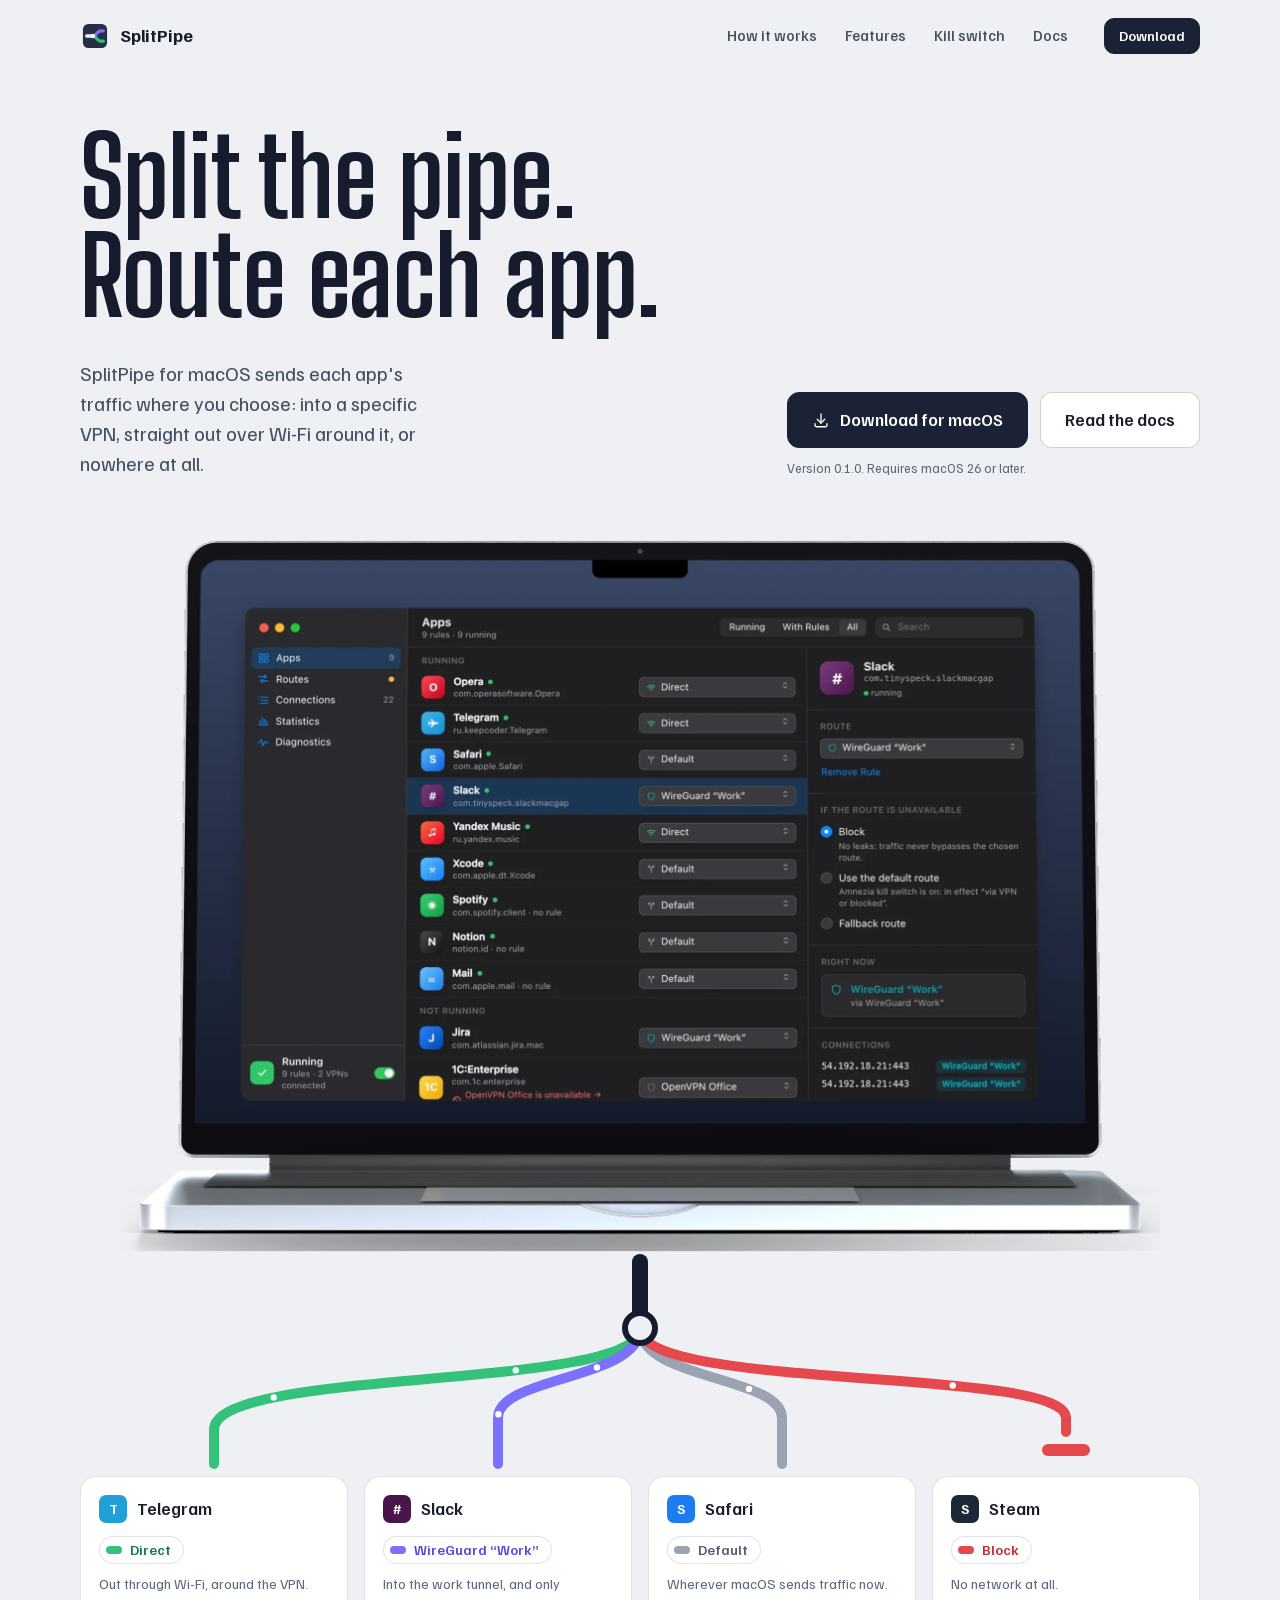
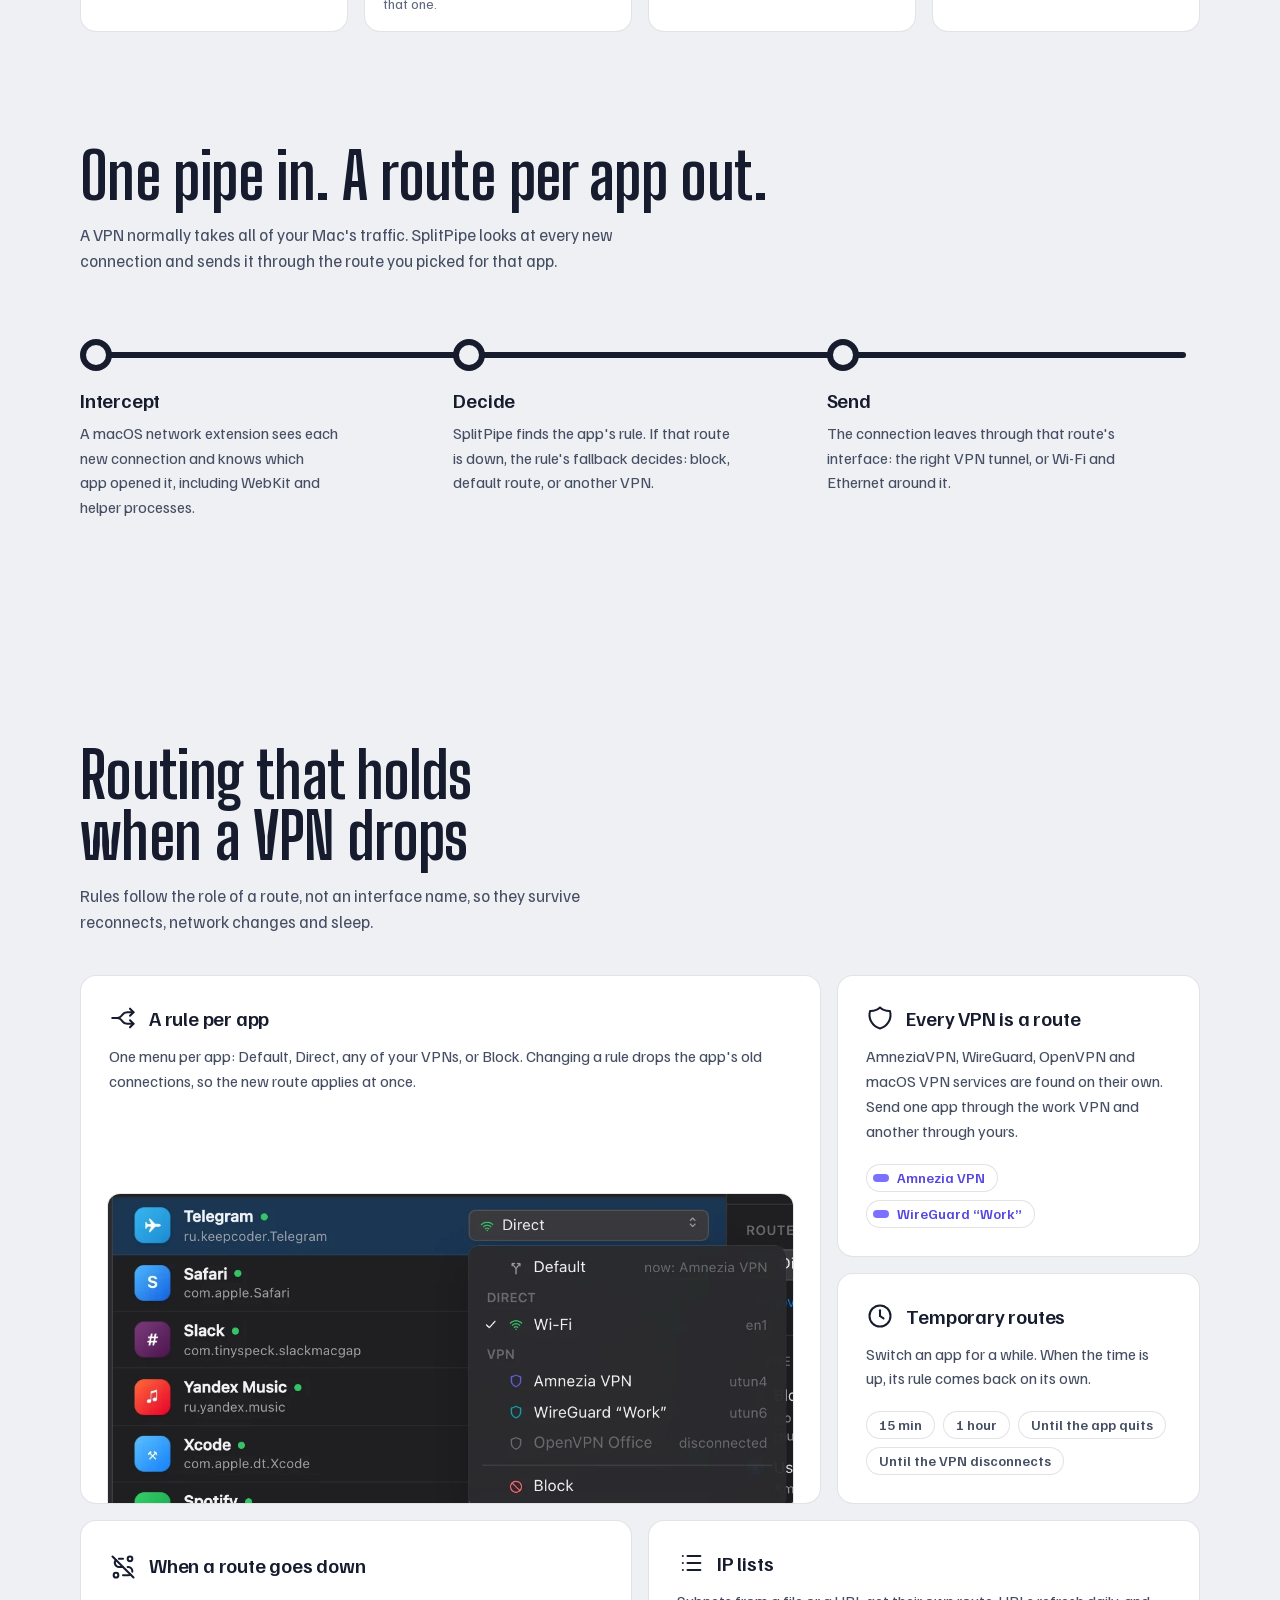
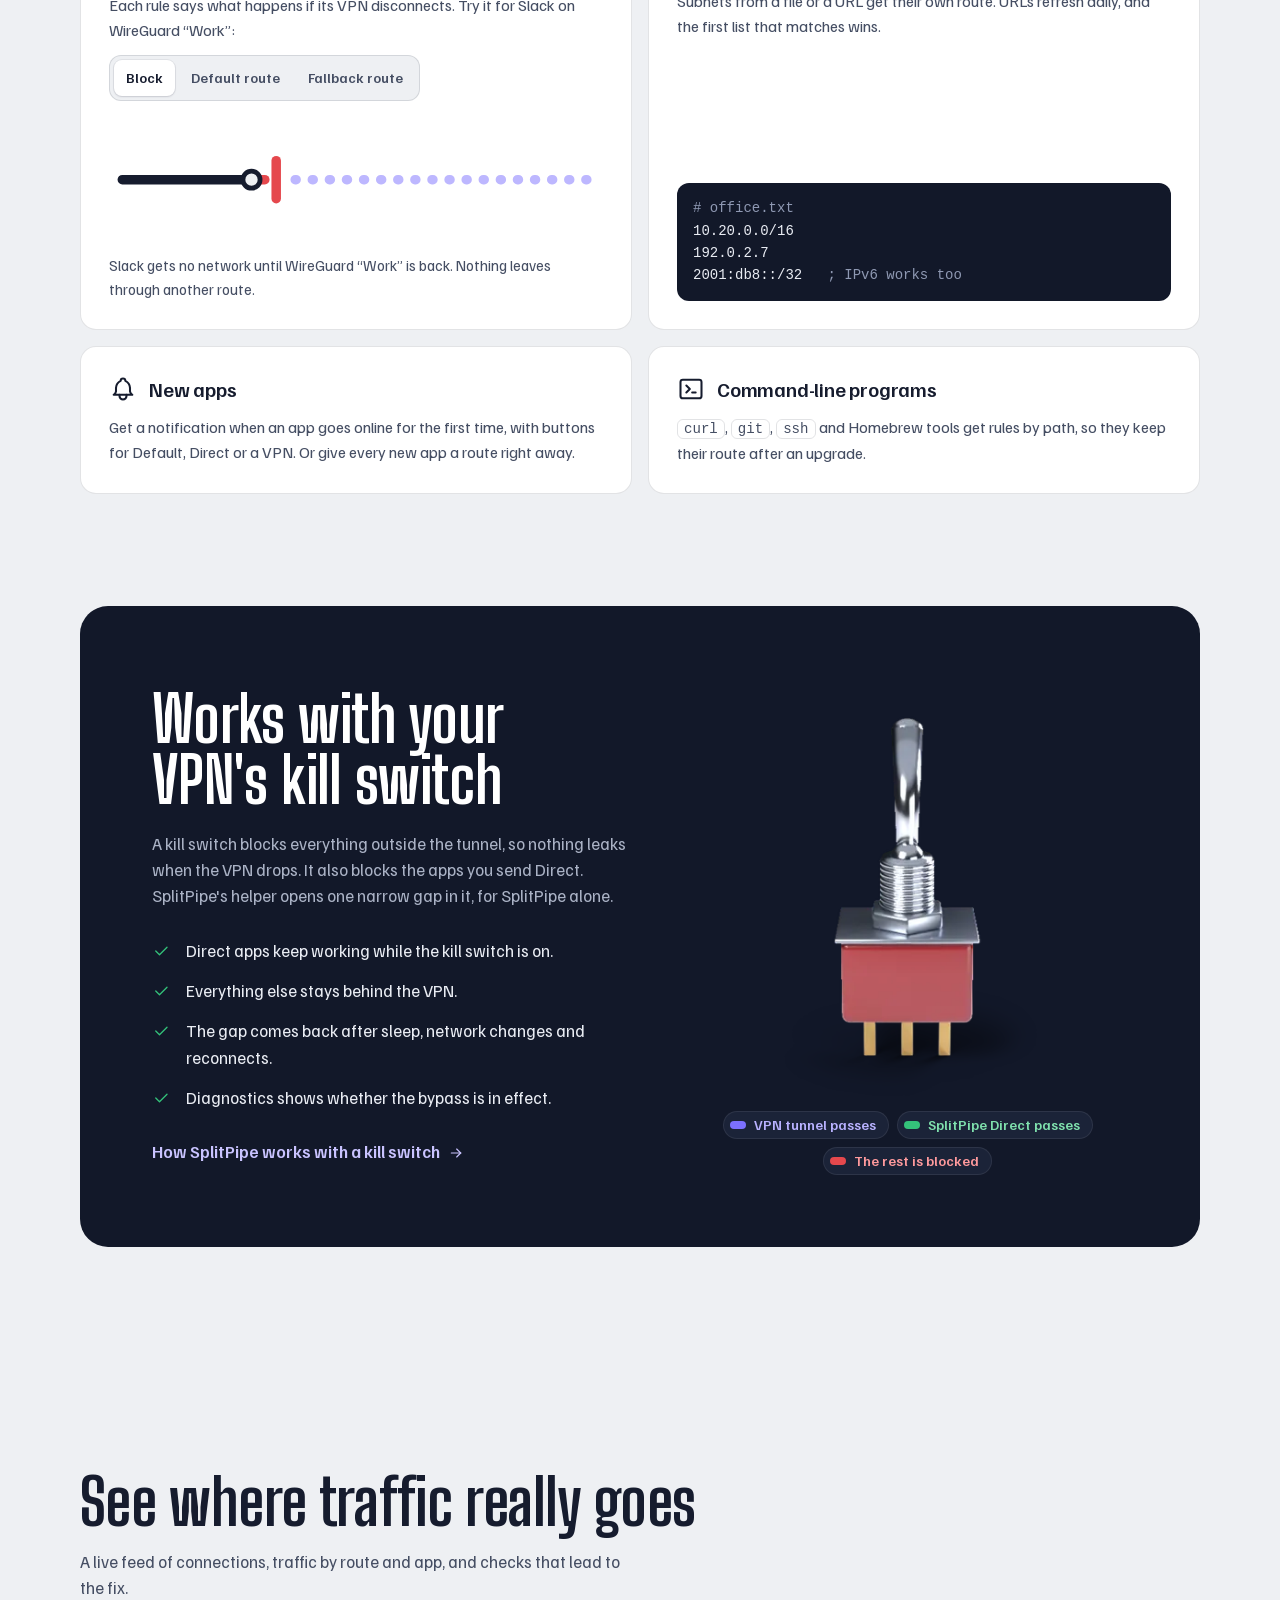
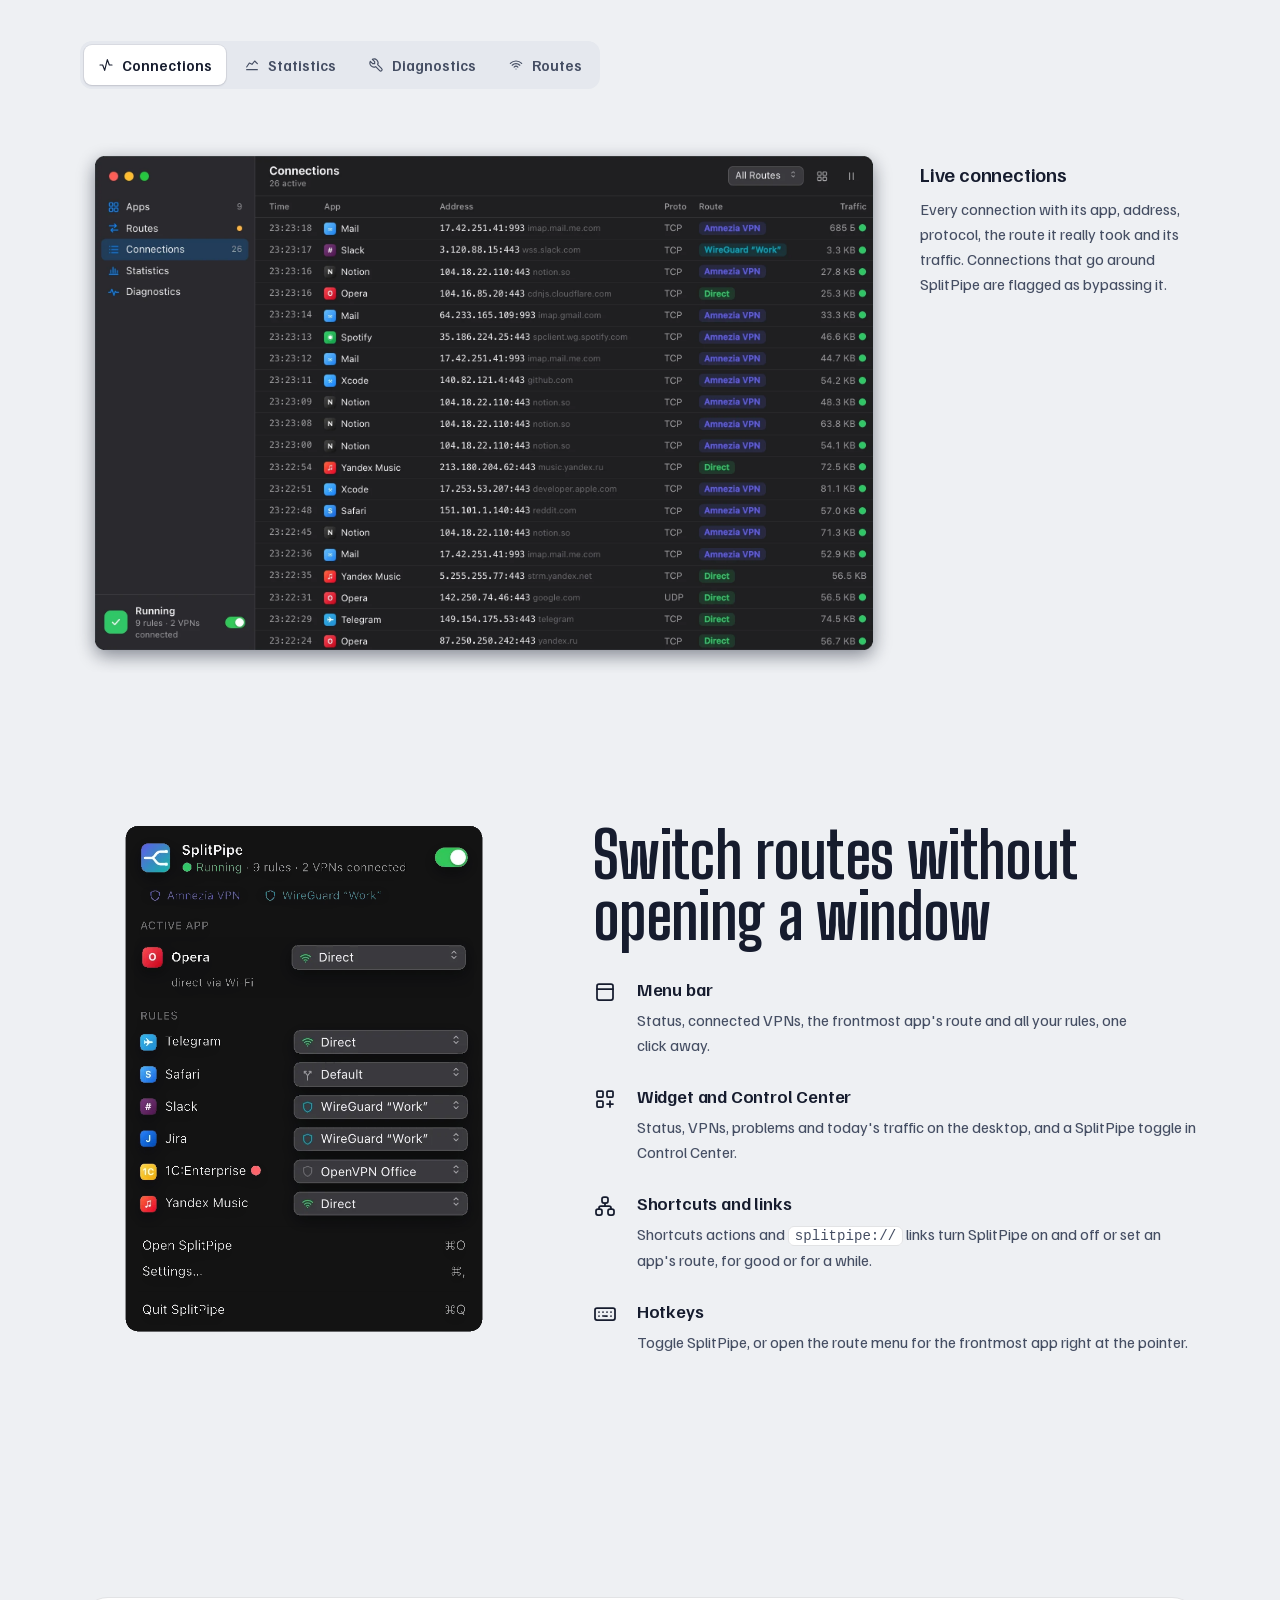
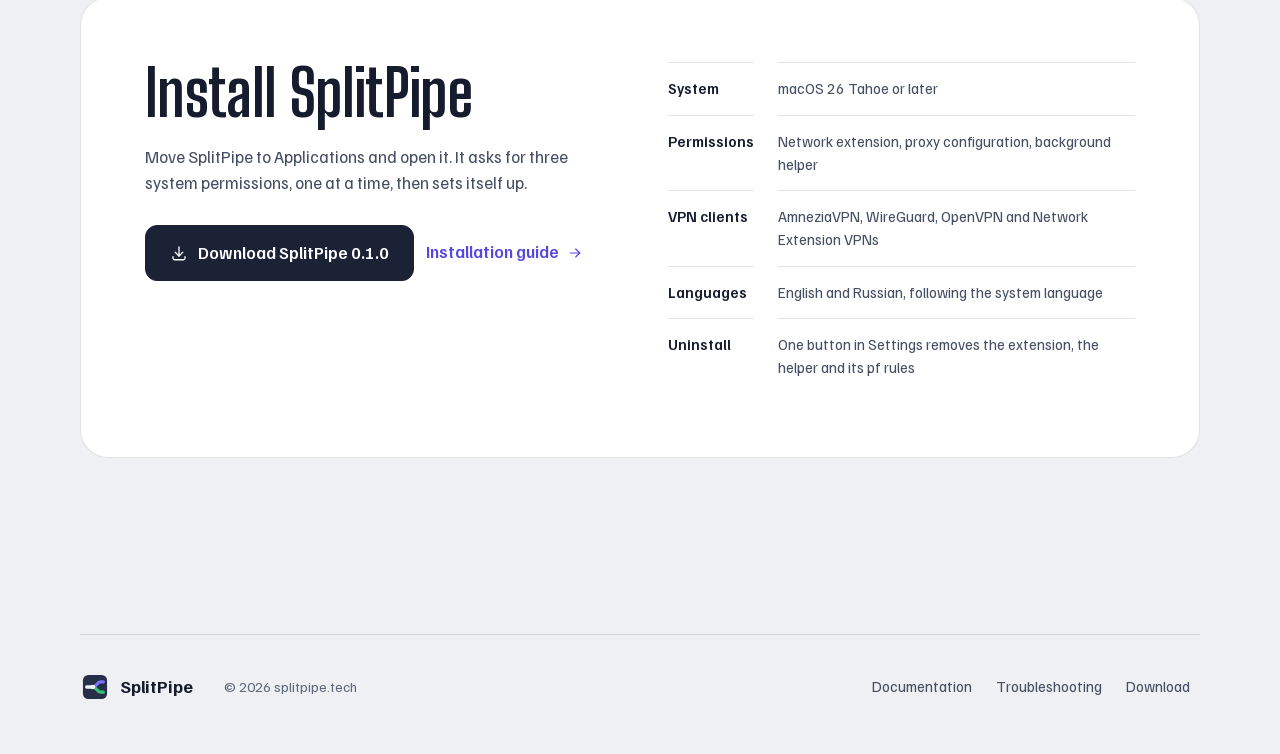
==== site/index.html @ aa74857c "Add splitpipe.tech site with own Blender renders - Replace Craftwork assets with OFL fonts, Tabler i" ====
<!doctype html>
<html lang="en">
<head>
<meta charset="utf-8">
<meta name="viewport" content="width=device-width, initial-scale=1">
<title>SplitPipe: a route for every app on your Mac</title>
<meta name="description" content="SplitPipe for macOS sends each app's traffic where you choose: into a specific VPN, straight out over Wi-Fi around it, or nowhere at all. Works with your VPN's kill switch.">
<meta name="theme-color" content="#eef0f3">
<link rel="canonical" href="https://splitpipe.tech/">
<link rel="icon" href="assets/icon.svg" type="image/svg+xml">
<link rel="apple-touch-icon" href="assets/apple-touch-icon.png">
<link rel="preload" href="assets/fonts/BigShouldersDisplay-latin.woff2" as="font" type="font/woff2" crossorigin>
<link rel="preload" href="assets/fonts/FamiljenGrotesk-latin.woff2" as="font" type="font/woff2" crossorigin>
<link rel="stylesheet" href="assets/site.css?v=2">
</head>
<body>
<a class="skip" href="#main">Skip to content</a>

<header class="top">
  <div class="wrap">
    <a class="brand" href="./" aria-label="SplitPipe home"><img src="assets/icon.svg" alt="" width="30" height="30"><span>SplitPipe</span></a>
    <nav class="nav" aria-label="Main">
      <a href="#how">How it works</a>
      <a href="#features">Features</a>
      <a href="#kill-switch">Kill switch</a>
      <a href="docs.html">Docs</a>
    </nav>
    <a class="btn sm primary dl" href="#install">Download</a>
  </div>
</header>

<main id="main">
  <section class="hero" aria-labelledby="hero-h">
    <div class="wrap">
      <h1 class="display" id="hero-h">Split the pipe.<br> Route each app.</h1>
      <div class="hero-row">
        <p class="lead">SplitPipe for macOS sends each app's traffic where you choose: into a specific VPN, straight out over Wi-Fi around it, or nowhere at all.</p>
        <div class="dl-card">
          <div class="btn-row">
            <a class="btn lg primary" href="download/SplitPipe-0.1.0.dmg"><svg class="icon" aria-hidden="true"><use href="assets/icons/sprite.svg#i-download"/></svg>Download for macOS</a>
            <a class="btn lg" href="docs.html">Read the docs</a>
          </div>
          <span class="meta">Version 0.1.0. Requires macOS 26 or later.</span>
        </div>
      </div>
      <div class="hero-device">
        <img src="assets/mockup/hero-laptop.webp" width="2092" height="1493" fetchpriority="high" alt="SplitPipe's Apps window on a laptop: Opera, Telegram and Yandex Music go Direct, Slack and Jira go through WireGuard “Work”, Safari, Xcode and Spotify use Default, and 1C:Enterprise waits for OpenVPN Office.">
      </div>
    </div>

    <div class="pipes">
      <div class="wrap">
        <svg class="wide" viewBox="0 0 1120 200" aria-hidden="true" data-pipes>
          <path id="p-direct" class="pipe direct" stroke-width="10" d="M560 60 C560 124 134 98 134 162 V196"/>
          <path id="p-vpn" class="pipe vpn" stroke-width="10" d="M560 60 C560 112 418 108 418 150 V196"/>
          <path id="p-default" class="pipe default" stroke-width="10" d="M560 60 C560 112 702 108 702 150 V196"/>
          <path id="p-block" class="pipe block" stroke-width="10" d="M560 60 C560 124 986 98 986 150 V164"/>
          <path class="pipe block" stroke-width="12" d="M968 182 H1004"/>
          <path class="pipe trunk" stroke-width="16" d="M560 -6 V60"/>
          <circle class="joint" cx="560" cy="60" r="15" stroke-width="6"/>
          <g class="packets">
            <circle class="packet" r="3.2"><animateMotion dur="2.6s" repeatCount="indefinite" begin="0s"><mpath href="#p-direct"/></animateMotion></circle>
            <circle class="packet" r="3.2"><animateMotion dur="2.6s" repeatCount="indefinite" begin="1.3s"><mpath href="#p-direct"/></animateMotion></circle>
            <circle class="packet" r="3.2"><animateMotion dur="2.1s" repeatCount="indefinite" begin="0.4s"><mpath href="#p-vpn"/></animateMotion></circle>
            <circle class="packet" r="3.2"><animateMotion dur="2.1s" repeatCount="indefinite" begin="1.45s"><mpath href="#p-vpn"/></animateMotion></circle>
            <circle class="packet" r="3.2"><animateMotion dur="2.1s" repeatCount="indefinite" begin="0.8s"><mpath href="#p-default"/></animateMotion></circle>
            <circle class="packet" r="3.2"><animateMotion dur="2.6s" repeatCount="indefinite" begin="0.2s"><mpath href="#p-block"/></animateMotion></circle>
          </g>
        </svg>
        <ul class="stations" role="list" aria-label="Example routes">
          <li class="station" style="--c: var(--direct)">
            <div class="app"><span class="glyph" style="background:#229ed9" aria-hidden="true">T</span>Telegram</div>
            <span class="chip direct">Direct</span>
            <p>Out through Wi-Fi, around the VPN.</p>
          </li>
          <li class="station" style="--c: var(--vpn)">
            <div class="app"><span class="glyph" style="background:#4a154b" aria-hidden="true">#</span>Slack</div>
            <span class="chip vpn">WireGuard “Work”</span>
            <p>Into the work tunnel, and only that one.</p>
          </li>
          <li class="station" style="--c: var(--default)">
            <div class="app"><span class="glyph" style="background:#1d7cf2" aria-hidden="true">S</span>Safari</div>
            <span class="chip">Default</span>
            <p>Wherever macOS sends traffic now.</p>
          </li>
          <li class="station" style="--c: var(--block)">
            <div class="app"><span class="glyph" style="background:#1b2838" aria-hidden="true">S</span>Steam</div>
            <span class="chip block">Block</span>
            <p>No network at all.</p>
          </li>
        </ul>
      </div>
    </div>
  </section>

  <section class="section tight" id="how" aria-labelledby="how-h">
    <div class="wrap">
      <div class="section-head reveal">
        <h2 class="display" id="how-h">One pipe in. A route per app out.</h2>
        <p class="sub">A VPN normally takes all of your Mac's traffic. SplitPipe looks at every new connection and sends it through the route you picked for that app.</p>
      </div>
      <ol class="steps reveal">
        <li>
          <h3>Intercept</h3>
          <p>A macOS network extension sees each new connection and knows which app opened it, including WebKit and helper processes.</p>
        </li>
        <li>
          <h3>Decide</h3>
          <p>SplitPipe finds the app's rule. If that route is down, the rule's fallback decides: block, default route, or another VPN.</p>
        </li>
        <li>
          <h3>Send</h3>
          <p>The connection leaves through that route's interface: the right VPN tunnel, or Wi-Fi and Ethernet around it.</p>
        </li>
      </ol>
    </div>
  </section>

  <section class="section" id="features" aria-labelledby="features-h">
    <div class="wrap">
      <div class="section-head reveal">
        <h2 class="display" id="features-h">Routing that holds when a VPN drops</h2>
        <p class="sub">Rules follow the role of a route, not an interface name, so they survive reconnects, network changes and sleep.</p>
      </div>
      <div class="bento">
        <article class="cell shot c-4 r-2">
          <h3><svg class="icon lg" aria-hidden="true"><use href="assets/icons/sprite.svg#i-route"/></svg>A rule per app</h3>
          <p>One menu per app: Default, Direct, any of your VPNs, or Block. Changing a rule drops the app's old connections, so the new route applies at once.</p>
          <figure>
            <img src="assets/shots/menu-crop.webp" width="1140" height="514" loading="lazy" alt="The route menu for Telegram: Default, Direct over Wi-Fi on en1, Amnezia VPN on utun4, WireGuard “Work” on utun6, OpenVPN Office shown as disconnected, and Block.">
          </figure>
        </article>
        <article class="cell c-2">
          <h3><svg class="icon lg" aria-hidden="true"><use href="assets/icons/sprite.svg#i-shield"/></svg>Every VPN is a route</h3>
          <p>AmneziaVPN, WireGuard, OpenVPN and macOS VPN services are found on their own. Send one app through the work VPN and another through yours.</p>
          <div class="chips"><span class="chip vpn">Amnezia VPN</span><span class="chip vpn">WireGuard “Work”</span></div>
        </article>
        <article class="cell c-2">
          <h3><svg class="icon lg" aria-hidden="true"><use href="assets/icons/sprite.svg#i-timer"/></svg>Temporary routes</h3>
          <p>Switch an app for a while. When the time is up, its rule comes back on its own.</p>
          <div class="chips"><span class="chip plain">15 min</span><span class="chip plain">1 hour</span><span class="chip plain">Until the app quits</span><span class="chip plain">Until the VPN disconnects</span></div>
        </article>
        <article class="cell c-3 outage" data-outage>
          <h3><svg class="icon lg" aria-hidden="true"><use href="assets/icons/sprite.svg#i-fallback"/></svg>When a route goes down</h3>
          <p>Each rule says what happens if its VPN disconnects. Try it for Slack on WireGuard “Work”:</p>
          <div class="seg" role="group" aria-label="If the route is unavailable">
            <button type="button" aria-pressed="true" data-mode="block">Block</button>
            <button type="button" aria-pressed="false" data-mode="default">Default route</button>
            <button type="button" aria-pressed="false" data-mode="fallback">Fallback route</button>
          </div>
          <svg viewBox="0 0 520 132" aria-hidden="true">
            <path class="pipe trunk" stroke-width="10" d="M14 66 H150"/>
            <path class="pipe vpn" stroke-width="10" stroke-dasharray="1 17" opacity="0.5" d="M196 66 H506"/>
            <g class="lane" data-lane="block"><path class="pipe block" stroke-width="10" d="M150 66 H164"/><path class="pipe block" stroke-width="10" d="M176 46 V86"/></g>
            <g class="lane off" data-lane="default"><path class="pipe default" stroke-width="10" d="M150 66 C178 66 172 112 210 112 H506"/></g>
            <g class="lane off" data-lane="fallback"><path class="pipe vpn" stroke-width="10" d="M150 66 C178 66 172 20 210 20 H506"/></g>
            <circle class="joint" cx="150" cy="66" r="9" stroke-width="5"/>
          </svg>
          <p class="result" aria-live="polite" data-result>Slack gets no network until WireGuard “Work” is back. Nothing leaves through another route.</p>
        </article>
        <article class="cell c-3">
          <h3><svg class="icon lg" aria-hidden="true"><use href="assets/icons/sprite.svg#i-list"/></svg>IP lists</h3>
          <p>Subnets from a file or a URL get their own route. URLs refresh daily, and the first list that matches wins.</p>
          <pre class="snippet"><span class="c"># office.txt</span>
10.20.0.0/16
192.0.2.7
2001:db8::/32   <span class="c">; IPv6 works too</span></pre>
        </article>
        <article class="cell c-3">
          <h3><svg class="icon lg" aria-hidden="true"><use href="assets/icons/sprite.svg#i-bell"/></svg>New apps</h3>
          <p>Get a notification when an app goes online for the first time, with buttons for Default, Direct or a VPN. Or give every new app a route right away.</p>
        </article>
        <article class="cell c-3">
          <h3><svg class="icon lg" aria-hidden="true"><use href="assets/icons/sprite.svg#i-code"/></svg>Command-line programs</h3>
          <p><code>curl</code>, <code>git</code>, <code>ssh</code> and Homebrew tools get rules by path, so they keep their route after an upgrade.</p>
        </article>
      </div>
    </div>
  </section>

  <section class="section tight" id="kill-switch" aria-labelledby="ks-h">
    <div class="wrap">
      <div class="band reveal">
        <div>
          <h2 class="display" id="ks-h">Works with your VPN's kill switch</h2>
          <p class="sub">A kill switch blocks everything outside the tunnel, so nothing leaks when the VPN drops. It also blocks the apps you send Direct. SplitPipe's helper opens one narrow gap in it, for SplitPipe alone.</p>
          <ul class="checks">
            <li><svg class="icon" aria-hidden="true"><use href="assets/icons/sprite.svg#i-check"/></svg>Direct apps keep working while the kill switch is on.</li>
            <li><svg class="icon" aria-hidden="true"><use href="assets/icons/sprite.svg#i-check"/></svg>Everything else stays behind the VPN.</li>
            <li><svg class="icon" aria-hidden="true"><use href="assets/icons/sprite.svg#i-check"/></svg>The gap comes back after sleep, network changes and reconnects.</li>
            <li><svg class="icon" aria-hidden="true"><use href="assets/icons/sprite.svg#i-check"/></svg>Diagnostics shows whether the bypass is in effect.</li>
          </ul>
          <p style="margin:28px 0 0"><a class="link-arrow" href="docs.html#kill-switch">How SplitPipe works with a kill switch<svg class="icon" aria-hidden="true"><use href="assets/icons/sprite.svg#i-arrow"/></svg></a></p>
        </div>
        <div>
          <div class="toggle-stage" data-turntable="assets/3d/toggle-switch-sprite.webp" data-frames="21">
            <img src="assets/3d/toggle-switch.webp" width="440" height="440" loading="lazy" alt="A metal toggle switch, the kill switch.">
          </div>
          <div class="cap">
            <span class="chip vpn">VPN tunnel passes</span>
            <span class="chip direct">SplitPipe Direct passes</span>
            <span class="chip block">The rest is blocked</span>
          </div>
        </div>
      </div>
    </div>
  </section>

  <section class="section" id="visibility" aria-labelledby="vis-h">
    <div class="wrap">
      <div class="section-head reveal">
        <h2 class="display" id="vis-h">See where traffic really goes</h2>
        <p class="sub">A live feed of connections, traffic by route and app, and checks that lead to the fix.</p>
      </div>
      <div class="tabs" role="tablist" aria-label="App sections" data-tabs>
        <button type="button" role="tab" id="t-conns" aria-controls="v-conns" aria-selected="true"><svg class="icon" aria-hidden="true"><use href="assets/icons/sprite.svg#i-pulse"/></svg>Connections</button>
        <button type="button" role="tab" id="t-stats" aria-controls="v-stats" aria-selected="false" tabindex="-1"><svg class="icon" aria-hidden="true"><use href="assets/icons/sprite.svg#i-graph"/></svg>Statistics</button>
        <button type="button" role="tab" id="t-diag" aria-controls="v-diag" aria-selected="false" tabindex="-1"><svg class="icon" aria-hidden="true"><use href="assets/icons/sprite.svg#i-wrench"/></svg>Diagnostics</button>
        <button type="button" role="tab" id="t-routes" aria-controls="v-routes" aria-selected="false" tabindex="-1"><svg class="icon" aria-hidden="true"><use href="assets/icons/sprite.svg#i-signal"/></svg>Routes</button>
      </div>
      <div class="viewer">
        <div>
          <div class="panel" role="tabpanel" id="v-conns" aria-labelledby="t-conns">
            <figure><img src="assets/shots/conns.webp" width="2244" height="1504" loading="lazy" alt="The Connections feed: time, app, address and host, protocol, the route each connection took, and traffic."></figure>
          </div>
          <div class="panel" role="tabpanel" id="v-stats" aria-labelledby="t-stats" hidden>
            <figure><img src="assets/shots/stats.webp" width="2244" height="1504" loading="lazy" alt="Statistics: traffic totals, a chart by route, and lists of routes and apps."></figure>
          </div>
          <div class="panel" role="tabpanel" id="v-diag" aria-labelledby="t-diag" hidden>
            <figure><img src="assets/shots/diag.webp" width="2244" height="1504" loading="lazy" alt="Diagnostics: checks for the extension, the helper, each route, the kill switch and DNS, with Fix buttons."></figure>
          </div>
          <div class="panel" role="tabpanel" id="v-routes" aria-labelledby="t-routes" hidden>
            <figure><img src="assets/shots/routes.webp" width="2244" height="1504" loading="lazy" alt="Routes: Wi-Fi and each VPN with its interface, IP addresses and the apps that use it."></figure>
          </div>
        </div>
        <div class="caption" data-captions>
          <div data-for="v-conns"><h3>Live connections</h3><p>Every connection with its app, address, protocol, the route it really took and its traffic. Connections that go around SplitPipe are flagged as bypassing it.</p></div>
          <div data-for="v-stats" hidden><h3>Statistics</h3><p>Traffic by route and by app for the last hour, today, 7 or 30 days. The extension keeps 30 days of it.</p></div>
          <div data-for="v-diag" hidden><h3>Diagnostics</h3><p>Checks the extension, the helper, each route's external IP, the kill switch and DNS. Problems come with a Fix button.</p></div>
          <div data-for="v-routes" hidden><h3>Routes</h3><p>Every route SplitPipe found, with its interface, local and external IP, and the apps that use it. Test Connection checks TCP and UDP.</p></div>
        </div>
      </div>
    </div>
  </section>

  <section class="section tight" id="control" aria-labelledby="control-h">
    <div class="wrap split">
      <figure class="reveal">
        <img src="assets/shots/menubar.webp" width="848" height="1096" loading="lazy" alt="The SplitPipe menu in the menu bar: status, connected VPNs, the active app's route and the list of rules.">
      </figure>
      <div>
        <h2 class="display" id="control-h">Switch routes without opening a window</h2>
        <ul class="rows">
          <li><svg class="icon" aria-hidden="true"><use href="assets/icons/sprite.svg#i-menubar"/></svg><div><h3>Menu bar</h3><p>Status, connected VPNs, the frontmost app's route and all your rules, one click away.</p></div></li>
          <li><svg class="icon" aria-hidden="true"><use href="assets/icons/sprite.svg#i-widget"/></svg><div><h3>Widget and Control Center</h3><p>Status, VPNs, problems and today's traffic on the desktop, and a SplitPipe toggle in Control Center.</p></div></li>
          <li><svg class="icon" aria-hidden="true"><use href="assets/icons/sprite.svg#i-flow"/></svg><div><h3>Shortcuts and links</h3><p>Shortcuts actions and <code>splitpipe://</code> links turn SplitPipe on and off or set an app's route, for good or for a while.</p></div></li>
          <li><svg class="icon" aria-hidden="true"><use href="assets/icons/sprite.svg#i-keyboard"/></svg><div><h3>Hotkeys</h3><p>Toggle SplitPipe, or open the route menu for the frontmost app right at the pointer.</p></div></li>
        </ul>
      </div>
    </div>
  </section>

  <section class="section" id="install" aria-labelledby="install-h">
    <div class="wrap">
      <div class="install reveal">
        <div>
          <h2 class="display" id="install-h">Install SplitPipe</h2>
          <p class="sub">Move SplitPipe to Applications and open it. It asks for three system permissions, one at a time, then sets itself up.</p>
          <div class="btn-row">
            <a class="btn lg primary" href="download/SplitPipe-0.1.0.dmg"><svg class="icon" aria-hidden="true"><use href="assets/icons/sprite.svg#i-download"/></svg>Download SplitPipe 0.1.0</a>
            <a class="link-arrow" href="docs.html#install">Installation guide<svg class="icon" aria-hidden="true"><use href="assets/icons/sprite.svg#i-arrow"/></svg></a>
          </div>
        </div>
        <dl class="specs">
          <dt>System</dt><dd>macOS 26 Tahoe or later</dd>
          <dt>Permissions</dt><dd>Network extension, proxy configuration, background helper</dd>
          <dt>VPN clients</dt><dd>AmneziaVPN, WireGuard, OpenVPN and Network Extension VPNs</dd>
          <dt>Languages</dt><dd>English and Russian, following the system language</dd>
          <dt>Uninstall</dt><dd>One button in Settings removes the extension, the helper and its pf rules</dd>
        </dl>
      </div>
    </div>
  </section>
</main>

<footer class="foot">
  <div class="wrap">
    <a class="brand" href="./" aria-label="SplitPipe home"><img src="assets/icon.svg" alt="" width="30" height="30"><span>SplitPipe</span></a>
    <span class="copy">© 2026 splitpipe.tech</span>
    <nav aria-label="Footer">
      <a href="docs.html">Documentation</a>
      <a href="docs.html#troubleshooting">Troubleshooting</a>
      <a href="#install">Download</a>
    </nav>
  </div>
</footer>

<script src="assets/site.js?v=2" defer></script>
</body>
</html>
---- site/assets/site.css ----
/* SplitPipe site, "pipework" design. Fonts: Big Shoulders Display and Familjen Grotesk, both SIL Open Font License 1.1 (see assets/fonts/*-OFL.txt). */

@font-face { font-family: "Big Shoulders Display"; src: url("fonts/BigShouldersDisplay-latin.woff2") format("woff2"); font-weight: 500 800; font-display: swap; }
@font-face { font-family: "Familjen Grotesk"; src: url("fonts/FamiljenGrotesk-latin.woff2") format("woff2"); font-weight: 400 700; font-style: normal; font-display: swap; }
@font-face { font-family: "Familjen Grotesk"; src: url("fonts/FamiljenGrotesk-Italic-latin.woff2") format("woff2"); font-weight: 400 700; font-style: italic; font-display: swap; }

:root {
  --bg: #eef0f3;
  --bg-2: #e5e8ee;
  --surface: #ffffff;
  --ink: #161c2e;
  --ink-2: #454e63;
  --ink-3: #5f687c;
  --line: rgba(22, 28, 46, 0.12);
  --line-2: rgba(22, 28, 46, 0.2);
  --navy: #1b2236;
  --navy-2: #252e47;
  --night: #121829;
  --night-2: #1b2338;
  --on-night: #e9ecf3;
  --on-night-2: #aab2c5;

  --vpn: #7c70ff;
  --vpn-ink: #5547e0;
  --direct: #34c27a;
  --direct-ink: #157a46;
  --default: #9aa2b3;
  --default-ink: #545d72;
  --block: #e5484d;
  --block-ink: #c22b31;
  --link: var(--vpn-ink);

  --display: "Big Shoulders Display", "Arial Narrow", sans-serif;
  --text: "Familjen Grotesk", ui-sans-serif, system-ui, sans-serif;
  --mono: ui-monospace, "SF Mono", SFMono-Regular, Menlo, monospace;

  --wrap: 1120px;
  --r-ctl: 10px;
  --r-card: 16px;
  --r-band: 28px;
  --ease: cubic-bezier(0.22, 1, 0.36, 1);
  --t: 200ms;
  --header: 72px;
}

*, *::before, *::after { box-sizing: border-box; }
html { -webkit-text-size-adjust: 100%; scroll-behavior: smooth; scroll-padding-top: calc(var(--header) + 16px); }
@media (prefers-reduced-motion: reduce) { html { scroll-behavior: auto; } }
body {
  margin: 0;
  background: var(--bg);
  color: var(--ink);
  font: 400 17px/1.55 var(--text);
  font-feature-settings: "ss01";
  -webkit-font-smoothing: antialiased;
  text-rendering: optimizeLegibility;
  overflow-x: hidden;
}
img, svg { display: block; max-width: 100%; }
a { color: var(--link); text-decoration-thickness: 1px; text-underline-offset: 3px; transition: color var(--t) var(--ease), text-decoration-color var(--t) var(--ease); }
@media (hover: hover) { a:hover { color: var(--ink); } }
:focus-visible { outline: 2px solid var(--vpn-ink); outline-offset: 2px; border-radius: 4px; }
code, kbd, pre { font-family: var(--mono); font-size: 0.88em; }
code { background: var(--surface); border: 1px solid var(--line); border-radius: 6px; padding: 1px 6px; white-space: nowrap; }
b, strong { font-weight: 600; }
p { margin: 0 0 16px; text-wrap: pretty; }
h1, h2, h3 { text-wrap: balance; margin: 0; }
.wrap { width: min(100% - 32px, var(--wrap)); margin-inline: auto; }
.skip { position: absolute; left: 16px; top: -48px; z-index: 50; background: var(--navy); color: #fff; padding: 10px 14px; border-radius: var(--r-ctl); transition: top var(--t) var(--ease); }
.skip:focus { top: 12px; }
.vh { position: absolute; width: 1px; height: 1px; overflow: hidden; clip: rect(0 0 0 0); white-space: nowrap; }

.icon { width: 20px; height: 20px; flex: none; }
.icon.lg { width: 28px; height: 28px; }

/* ---------- type ---------- */
.display { font-family: var(--display); font-weight: 700; letter-spacing: -0.01em; }
h1.display { font-size: clamp(60px, 8.4vw, 120px); line-height: 0.92; }
h2.display { font-size: clamp(42px, 5vw, 68px); line-height: 0.96; }
h3 { font-size: 20px; line-height: 1.3; font-weight: 600; letter-spacing: -0.01em; }
.lead { font-size: 20px; line-height: 1.5; color: var(--ink-2); max-width: 34ch; }
.sub { color: var(--ink-2); max-width: 58ch; }
.muted { color: var(--ink-3); }
.small { font-size: 14px; line-height: 1.5; }
.label { font-size: 12.5px; line-height: 1.2; font-weight: 600; letter-spacing: 0.08em; text-transform: uppercase; color: var(--ink-3); }

/* ---------- buttons ---------- */
.btn {
  --bh: 44px;
  display: inline-flex; align-items: center; justify-content: center; gap: 10px;
  height: var(--bh); padding: 0 18px;
  border-radius: var(--r-ctl); border: 1px solid var(--line-2);
  background: var(--surface); color: var(--ink);
  font: 600 15px/1 var(--text); text-decoration: none; white-space: nowrap; cursor: pointer;
  transition: background-color var(--t) var(--ease), color var(--t) var(--ease), transform 150ms var(--ease), box-shadow var(--t) var(--ease);
}
.btn .icon { width: 18px; height: 18px; }
.btn.primary { background: var(--navy); border-color: var(--navy); color: #fff; }
.btn.sm { --bh: 36px; padding: 0 14px; font-size: 14px; }
.btn.lg { --bh: 56px; padding: 0 24px; font-size: 17px; border-radius: 12px; }
@media (hover: hover) {
  .btn:hover { background: var(--bg-2); color: var(--ink); }
  .btn.primary:hover { background: var(--navy-2); color: #fff; }
}
.btn:active { transform: scale(0.96); }
.btn-row { display: flex; flex-wrap: wrap; gap: 12px; align-items: center; }
.link-arrow { display: inline-flex; align-items: center; gap: 8px; font-weight: 600; text-decoration: none; }
.link-arrow .icon { width: 16px; height: 16px; transition: transform var(--t) var(--ease); }
@media (hover: hover) { .link-arrow:hover .icon { transform: translateX(3px); } }

/* ---------- route chips (pipe markers) ---------- */
.chip {
  --c: var(--default); --ci: var(--default-ink);
  display: inline-flex; align-items: center; gap: 8px; height: 28px; padding: 0 12px 0 6px;
  border-radius: 999px; background: var(--surface); border: 1px solid var(--line);
  font-size: 14px; font-weight: 600; color: var(--ci); white-space: nowrap; line-height: 1;
}
.chip::before { content: ""; width: 16px; height: 8px; border-radius: 99px; background: var(--c); }
.chip.vpn { --c: var(--vpn); --ci: var(--vpn-ink); }
.chip.direct { --c: var(--direct); --ci: var(--direct-ink); }
.chip.block { --c: var(--block); --ci: var(--block-ink); }
.chip.plain::before { display: none; }
.chip.plain { padding: 0 12px; color: var(--ink-2); }
.chips { display: flex; flex-wrap: wrap; gap: 8px; }

/* ---------- header ---------- */
.top { position: sticky; top: 0; z-index: 40; height: var(--header); background: rgba(238, 240, 243, 0.86); -webkit-backdrop-filter: saturate(1.4) blur(14px); backdrop-filter: saturate(1.4) blur(14px); border-bottom: 1px solid transparent; transition: border-color var(--t) var(--ease); }
.top.scrolled { border-bottom-color: var(--line); }
.top .wrap { height: 100%; display: flex; align-items: center; gap: 24px; }
.brand { display: inline-flex; align-items: center; gap: 10px; color: var(--ink); text-decoration: none; font-weight: 700; font-size: 18px; letter-spacing: -0.01em; border-radius: 8px; }
.brand img { width: 30px; height: 30px; }
.brand { transition: opacity var(--t) var(--ease); }
@media (hover: hover) { .brand:hover { color: var(--ink); opacity: 0.72; } }
.nav { display: flex; gap: 4px; margin-left: auto; }
.nav a { display: inline-flex; align-items: center; height: 36px; padding: 0 12px; border-radius: 8px; color: var(--ink-2); font-size: 15px; font-weight: 500; text-decoration: none; transition: background-color var(--t) var(--ease), color var(--t) var(--ease); }
@media (hover: hover) { .nav a:hover { background: var(--bg-2); color: var(--ink); } }
.nav a[aria-current="page"] { color: var(--ink); background: var(--bg-2); }
.menu-btn { display: none; }
@media (max-width: 820px) {
  .nav { display: none; }
  .top .btn.dl { margin-left: auto; }
}

/* ---------- hero ---------- */
.hero { padding: 56px 0 0; }
.hero h1 { max-width: none; }
.hero-row { display: grid; grid-template-columns: minmax(0, 1fr) auto; gap: 32px 48px; align-items: end; margin-top: 32px; }
.hero-row .lead { margin: 0; }
.dl-card { display: grid; gap: 10px; justify-items: start; }
.dl-card .meta { font-size: 13px; color: var(--ink-3); }
.hero-device { position: relative; margin: 48px auto 0; width: min(100%, 1040px); }
.hero-device img { width: 100%; height: auto; }
@media (max-width: 820px) {
  .hero { padding-top: 32px; }
  .hero-row { grid-template-columns: 1fr; align-items: start; gap: 24px; }
  .lead { font-size: 18px; }
  .hero-device { margin-top: 32px; }
}

/* ---------- pipework ---------- */
.pipes { padding: 0 0 96px; }
.pipes svg { width: 100%; height: auto; overflow: visible; }
.pipe { fill: none; stroke-linecap: round; stroke-linejoin: round; }
.pipe.trunk { stroke: var(--ink); }
.pipe.vpn { stroke: var(--vpn); }
.pipe.direct { stroke: var(--direct); }
.pipe.default { stroke: var(--default); }
.pipe.block { stroke: var(--block); }
.joint { fill: var(--bg); stroke: var(--ink); }
.packet { fill: var(--surface); }
.stations { display: grid; grid-template-columns: repeat(4, minmax(0, 1fr)); gap: 16px; margin-top: 8px; }
.station { padding: 18px 18px 16px; border-radius: var(--r-card); background: var(--surface); border: 1px solid var(--line); }
.station .app { display: flex; align-items: center; gap: 10px; font-weight: 600; margin-bottom: 12px; }
.station .app img { width: 28px; height: 28px; border-radius: 7px; }
.station .glyph { width: 28px; height: 28px; border-radius: 7px; display: grid; place-items: center; color: #fff; font-size: 14px; font-weight: 700; }
.station p { margin: 10px 0 0; font-size: 14px; line-height: 1.45; color: var(--ink-3); }
.section-head { display: grid; gap: 16px; margin-bottom: 40px; max-width: 760px; }
.section-head .sub { margin: 0; }
.station { position: relative; }
.stations { list-style: none; padding: 0; }
@media (max-width: 900px) {
  .pipes svg.wide { display: none; }
  .pipes { padding-top: 0; }
  .stations { grid-template-columns: 1fr; gap: 12px; margin-top: 0; padding: 32px 0 0 44px; position: relative; }
  .stations::before { content: ""; position: absolute; left: 12px; top: 0; bottom: 44px; width: 10px; border-radius: 10px; background: var(--ink); }
  .station::before { content: ""; position: absolute; left: -36px; top: 34px; width: 36px; height: 8px; border-radius: 0 8px 8px 0; background: var(--c); }
  .station .app { margin-bottom: 0; }
  .station { display: grid; grid-template-columns: minmax(0, 1fr) auto; align-items: center; gap: 8px 12px; }
  .station p { grid-column: 1 / -1; margin: 0; }
}
@media (max-width: 420px) { .station { padding: 14px 16px; } .station .app { font-size: 16px; } }

.steps { list-style: none; margin: 64px 0 0; padding: 0; display: grid; grid-template-columns: repeat(3, minmax(0, 1fr)); position: relative; }
.steps::before { content: ""; position: absolute; left: 14px; right: 14px; top: 13px; height: 6px; border-radius: 6px; background: var(--ink); }
.steps li { position: relative; padding: 48px 24px 0 0; }
.steps li::before { content: ""; position: absolute; left: 0; top: 0; width: 32px; height: 32px; border-radius: 50%; background: var(--bg); border: 6px solid var(--ink); }
.steps h3 { margin-bottom: 8px; }
.steps p { margin: 0; color: var(--ink-2); font-size: 16px; max-width: 32ch; }
@media (max-width: 820px) {
  .steps { grid-template-columns: 1fr; gap: 28px; }
  .steps::before { left: 13px; right: auto; top: 14px; bottom: 14px; width: 6px; height: auto; }
  .steps li { padding: 0 0 0 52px; }
}

/* ---------- sections ---------- */
.section { padding: 112px 0; }
.section.tight { padding-top: 0; }
@media (max-width: 820px) { .section { padding: 72px 0; } }

/* ---------- bento ---------- */
.bento { display: grid; grid-template-columns: repeat(6, minmax(0, 1fr)); gap: 16px; }
.cell { background: var(--surface); border: 1px solid var(--line); border-radius: var(--r-card); padding: 28px; display: flex; flex-direction: column; gap: 12px; min-width: 0; }
.cell h3 { display: flex; align-items: center; gap: 12px; }
.cell p { margin: 0; color: var(--ink-2); font-size: 16px; }
.cell .icon { color: var(--ink); }
.c-4 { grid-column: span 4; }
.c-3 { grid-column: span 3; }
.c-2 { grid-column: span 2; }
.r-2 { grid-row: span 2; }
.cell.shot { padding-bottom: 0; overflow: hidden; }
.cell.shot figure { margin: auto -1px 0; padding-top: 12px; }
.cell.shot img { width: 100%; height: auto; border-radius: 12px 12px 0 0; box-shadow: 0 0 0 1px rgba(22, 28, 46, 0.1); }
.cell .chips { margin-top: auto; padding-top: 8px; }
.snippet { margin: auto 0 0; padding: 14px 16px; border-radius: 12px; background: var(--night); color: var(--on-night); font: 14px/1.6 var(--mono); overflow-x: auto; white-space: pre; }
.snippet .c { color: #8f99b3; }
@media (max-width: 960px) {
  .c-4, .c-3, .c-2 { grid-column: span 6; }
  .r-2 { grid-row: auto; }
}
@media (max-width: 420px) { .cell { padding: 22px; } }

/* outage demo */
.seg { display: inline-grid; grid-auto-flow: column; gap: 4px; padding: 4px; border-radius: 12px; background: var(--bg); border: 1px solid var(--line); max-width: 100%; }
.seg button { height: 36px; padding: 0 12px; border: 0; border-radius: 8px; background: transparent; color: var(--ink-2); font: 600 14px/1 var(--text); cursor: pointer; white-space: nowrap; transition: background-color var(--t) var(--ease), color var(--t) var(--ease), box-shadow var(--t) var(--ease); }
@media (hover: hover) { .seg button:hover { color: var(--ink); background: rgba(22, 28, 46, 0.05); } }
.seg button[aria-pressed="true"] { background: var(--surface); color: var(--ink); box-shadow: 0 1px 2px rgba(22, 28, 46, 0.12), 0 0 0 1px rgba(22, 28, 46, 0.06); }
.seg { align-self: start; }
.outage svg { width: 100%; height: auto; margin-top: 4px; }
.outage .lane { transition: opacity 300ms var(--ease); }
.outage .lane.off { opacity: 0; }
.outage .result { min-height: 3em; font-size: 15px; color: var(--ink-2); margin: 0; }
@media (max-width: 420px) { .seg { grid-auto-flow: row; width: 100%; } .seg button { width: 100%; } }

/* ---------- kill switch band ---------- */
.band { background: var(--night); color: var(--on-night); border-radius: var(--r-band); padding: 72px; display: grid; grid-template-columns: minmax(0, 1.05fr) minmax(0, 0.95fr); gap: 48px; align-items: center; position: relative; overflow: hidden; }
.band h2 { color: #fff; }
.band .sub { color: var(--on-night-2); margin: 20px 0 28px; }
.band a { color: #c9c3ff; }
@media (hover: hover) { .band a:hover { color: #fff; } }
.checks { list-style: none; margin: 0; padding: 0; display: grid; gap: 14px; }
.checks li { display: grid; grid-template-columns: 20px 1fr; gap: 14px; align-items: start; color: var(--on-night); }
.checks .icon { width: 18px; height: 18px; margin-top: 4px; color: var(--direct); }
.toggle-stage { position: relative; aspect-ratio: 1 / 1; width: 100%; max-width: 460px; margin-inline: auto; }
.toggle-stage img, .toggle-stage .turntable { position: absolute; inset: 4%; width: 92%; height: 92%; }
.toggle-stage img { object-fit: contain; }
.toggle-stage .turntable { background-repeat: no-repeat; }
.toggle-stage.live img { visibility: hidden; }
.band .cap { display: flex; flex-wrap: wrap; gap: 8px; justify-content: center; margin-top: -8px; }
.band .chip { background: var(--night-2); border-color: rgba(255, 255, 255, 0.08); }
.band .chip.vpn { --ci: #b9b2ff; }
.band .chip.direct { --ci: #7fe0ad; }
.band .chip.block { --ci: #ff9a9d; }
@media (max-width: 960px) {
  .band { grid-template-columns: 1fr; padding: 48px 28px; }
  .toggle-stage { max-width: 320px; }
}
@media (max-width: 420px) { .band { padding: 40px 20px; border-radius: 22px; } }

/* ---------- tabs ---------- */
.tabs { display: flex; flex-wrap: wrap; gap: 4px; padding: 4px; border-radius: 12px; background: var(--bg-2); width: fit-content; max-width: 100%; margin-bottom: 24px; }
.tabs button { display: inline-flex; align-items: center; gap: 8px; height: 40px; padding: 0 14px; border: 0; border-radius: 8px; background: transparent; color: var(--ink-2); font: 600 15px/1 var(--text); cursor: pointer; transition: background-color var(--t) var(--ease), color var(--t) var(--ease), box-shadow var(--t) var(--ease); }
.tabs button .icon { width: 16px; height: 16px; }
@media (hover: hover) { .tabs button:hover { color: var(--ink); background: rgba(22, 28, 46, 0.05); } }
.tabs button[aria-selected="true"] { background: var(--surface); color: var(--ink); box-shadow: 0 1px 2px rgba(22, 28, 46, 0.12), 0 0 0 1px rgba(22, 28, 46, 0.06); }
.viewer { display: grid; grid-template-columns: minmax(0, 1fr) 280px; gap: 32px; align-items: start; }
.viewer figure { margin: 0 -3.5% 0; }
.viewer .panel[hidden] { display: none; }
.viewer img { width: 100%; height: auto; }
.viewer .caption { padding-top: 48px; }
.viewer .caption h3 { margin-bottom: 10px; }
.viewer .caption p { color: var(--ink-2); font-size: 16px; }
@media (max-width: 960px) {
  .viewer { grid-template-columns: 1fr; gap: 8px; }
  .viewer .caption { padding-top: 0; }
}

/* ---------- control split ---------- */
.split { display: grid; grid-template-columns: minmax(0, 0.85fr) minmax(0, 1.15fr); gap: 64px; align-items: center; }
.split figure { margin: 0; }
.split figure img { width: 100%; max-width: 440px; height: auto; margin-inline: auto; }
.rows { list-style: none; margin: 32px 0 0; padding: 0; display: grid; gap: 28px; }
.rows li { display: grid; grid-template-columns: 28px 1fr; gap: 16px; }
.rows .icon { width: 24px; height: 24px; margin-top: 2px; }
.rows h3 { margin-bottom: 6px; font-size: 18px; }
.rows p { margin: 0; color: var(--ink-2); font-size: 16px; }
.rows code { white-space: normal; word-break: break-all; }
@media (max-width: 900px) { .split { grid-template-columns: 1fr; gap: 40px; } .split figure { order: 2; } }

/* ---------- install ---------- */
.install { background: var(--surface); border: 1px solid var(--line); border-radius: var(--r-band); padding: 64px; display: grid; grid-template-columns: minmax(0, 1fr) minmax(0, 1fr); gap: 56px; }
.install .sub { margin: 20px 0 28px; }
.specs { margin: 0; display: grid; grid-template-columns: max-content 1fr; gap: 0 24px; align-content: start; }
.specs dt, .specs dd { padding: 14px 0; border-top: 1px solid var(--line); margin: 0; }
.specs dt { font-weight: 600; font-size: 15px; }
.specs dd { color: var(--ink-2); font-size: 15px; }
@media (max-width: 900px) {
  .install { grid-template-columns: 1fr; padding: 40px 24px; gap: 32px; border-radius: 22px; }
  .specs { grid-template-columns: 1fr; }
  .specs dd { border-top: 0; padding-top: 0; }
}

/* ---------- footer ---------- */
.foot { padding: 64px 0 48px; }
.foot .wrap { display: flex; flex-wrap: wrap; align-items: center; gap: 16px 32px; padding-top: 32px; border-top: 1px solid var(--line); }
.foot nav { display: flex; flex-wrap: wrap; gap: 4px; margin-left: auto; }
.foot nav a { padding: 8px 10px; border-radius: 8px; color: var(--ink-2); text-decoration: none; font-size: 15px; transition: background-color var(--t) var(--ease), color var(--t) var(--ease); }
@media (hover: hover) { .foot nav a:hover { background: var(--bg-2); color: var(--ink); } }
.foot .copy { color: var(--ink-3); font-size: 14px; }
@media (max-width: 640px) { .foot nav { margin-left: -10px; width: 100%; } }

/* ---------- reveal ---------- */
.reveal { transition: opacity 500ms var(--ease), transform 500ms var(--ease); }
.reveal.pre { opacity: 0; transform: translateY(10px); }
@media (prefers-reduced-motion: reduce) { .reveal, .reveal.pre { opacity: 1; transform: none; transition: none; } }

/* ---------- docs ---------- */
.docs-hero { padding: 56px 0 40px; }
.docs-hero h1 { font-size: clamp(56px, 6.4vw, 88px); line-height: 0.94; }
.docs-hero .lead { margin: 20px 0 0; max-width: 44ch; }
.docs { display: grid; grid-template-columns: 248px minmax(0, 1fr); gap: 64px; align-items: start; padding-bottom: 96px; }
.toc { position: sticky; top: calc(var(--header) + 24px); max-height: calc(100dvh - var(--header) - 48px); overflow: auto; padding: 4px 4px 16px 0; scrollbar-width: thin; }
.toc ol { list-style: none; margin: 0; padding: 0; position: relative; }
.toc ol::before { content: ""; position: absolute; left: 7px; top: 14px; bottom: 14px; width: 4px; border-radius: 4px; background: var(--line-2); }
.toc a { position: relative; display: block; padding: 6px 10px 6px 30px; border-radius: 8px; color: var(--ink-2); text-decoration: none; font-size: 15px; line-height: 1.35; transition: background-color var(--t) var(--ease), color var(--t) var(--ease); }
.toc a::before { content: ""; position: absolute; left: 3px; top: 50%; width: 12px; height: 12px; margin-top: -6px; border-radius: 50%; background: var(--bg); border: 3px solid var(--line-2); transition: background-color var(--t) var(--ease), border-color var(--t) var(--ease); }
@media (hover: hover) { .toc a:hover { background: var(--bg-2); color: var(--ink); } }
.toc a.active { color: var(--ink); font-weight: 600; }
.toc a.active::before { background: var(--ink); border-color: var(--ink); }
.toc-mobile { display: none; }
.doc { min-width: 0; max-width: 760px; }
.doc section { padding: 8px 0 48px; }
.doc section + section { border-top: 1px solid var(--line); padding-top: 48px; }
.doc h2 { font-family: var(--display); font-weight: 700; font-size: clamp(36px, 4vw, 50px); line-height: 1; margin-bottom: 24px; display: flex; align-items: center; gap: 16px; }
.doc h2 .icon { width: 30px; height: 30px; flex: none; }
.doc h3 { margin: 32px 0 12px; }
.doc p, .doc li { color: var(--ink-2); }
.doc p b, .doc li b, .doc td b { color: var(--ink); }
.doc ul, .doc ol { padding-left: 22px; margin: 0 0 16px; }
.doc li { margin: 6px 0; }
.doc li::marker { color: var(--ink-3); }
.doc pre { margin: 0 0 20px; padding: 16px 18px; border-radius: 12px; background: var(--night); color: var(--on-night); font-size: 14px; line-height: 1.6; overflow-x: auto; }
.doc pre code { background: none; border: 0; padding: 0; white-space: pre; font-size: inherit; color: inherit; }
.doc pre .c { color: #8f99b3; }
.table-scroll { overflow-x: auto; margin: 0 0 20px; border-radius: 12px; border: 1px solid var(--line); background: var(--surface); }
.doc table { width: 100%; border-collapse: collapse; font-size: 15px; line-height: 1.5; }
.doc th, .doc td { text-align: left; vertical-align: top; padding: 12px 16px; }
.doc th { font-size: 12.5px; letter-spacing: 0.08em; text-transform: uppercase; color: var(--ink-3); font-weight: 600; background: var(--bg); }
.doc td { border-top: 1px solid var(--line); color: var(--ink-2); }
.doc td:first-child { color: var(--ink); font-weight: 600; white-space: nowrap; }
.doc td code { white-space: nowrap; }
.note { display: grid; grid-template-columns: 24px 1fr; gap: 14px; padding: 18px 20px; margin: 4px 0 20px; border-radius: 14px; background: var(--surface); border: 1px solid var(--line); }
.note .icon { width: 22px; height: 22px; margin-top: 2px; }
.note p { margin: 0; color: var(--ink-2); }
.note.vpn .icon { color: var(--vpn-ink); }
.note.direct .icon { color: var(--direct-ink); }
.note.block .icon { color: var(--block-ink); }
.figure { margin: 8px 0 24px; padding: 24px; border-radius: 16px; background: var(--surface); border: 1px solid var(--line); }
.figure svg { width: 100%; height: auto; }
.figure figcaption { margin-top: 14px; font-size: 14px; color: var(--ink-3); }
.figure text { font-family: var(--text); fill: var(--ink); }
.figure .mono { font-family: var(--mono); font-size: 13px; fill: var(--ink-3); }

/* rule order as a pipeline */
.pipeline { list-style: none; margin: 8px 0 24px; padding: 0; position: relative; counter-reset: st; }
.pipeline::before { content: ""; position: absolute; left: 13px; top: 18px; bottom: 18px; width: 6px; border-radius: 6px; background: var(--ink); }
.pipeline li { position: relative; padding: 0 0 22px 52px; margin: 0; counter-increment: st; }
.pipeline li:last-child { padding-bottom: 0; }
.pipeline li::before { content: counter(st); position: absolute; left: 0; top: 0; width: 32px; height: 32px; border-radius: 50%; background: var(--bg); border: 5px solid var(--ink); display: grid; place-items: center; font: 700 13px/1 var(--text); color: var(--ink); }
.pipeline > li > b { display: block; color: var(--ink); font-size: 17px; margin-bottom: 4px; padding-top: 4px; }
.pipeline > li > span { display: block; color: var(--ink-2); font-size: 16px; }
.doc .shot-inline { margin: 8px -3% 24px; }
.doc .shot-inline img { width: 100%; height: auto; }

@media (max-width: 960px) {
  .docs { grid-template-columns: 1fr; gap: 0; }
  .toc { display: none; }
  .toc-mobile { display: block; margin: 0 0 32px; border-radius: 14px; background: var(--surface); border: 1px solid var(--line); }
  .toc-mobile summary { display: flex; align-items: center; justify-content: space-between; min-height: 52px; padding: 0 18px; font-weight: 600; cursor: pointer; list-style: none; border-radius: 14px; transition: background-color var(--t) var(--ease); }
  .toc-mobile summary::-webkit-details-marker { display: none; }
  .toc-mobile summary .icon { width: 16px; height: 16px; transform: rotate(90deg); transition: transform var(--t) var(--ease); }
  .toc-mobile[open] summary .icon { transform: rotate(-90deg); }
  .toc-mobile ol { margin: 0; padding: 4px 18px 16px 38px; columns: 1; }
  .toc-mobile li { margin: 4px 0; }
  .toc-mobile a { display: inline-block; padding: 6px 0; color: var(--ink-2); text-decoration: none; }
  .docs-hero { padding: 32px 0 24px; }
  .doc td:first-child { white-space: normal; }
}
@media (hover: hover) and (max-width: 960px) { .toc-mobile summary:hover { background: var(--bg); } .toc-mobile a:hover { color: var(--ink); } }
.figure .chip { white-space: normal; height: auto; min-height: 28px; padding-block: 5px; line-height: 1.25; }
@media (max-width: 600px) { .doc td code { white-space: normal; word-break: break-all; } }
@media (max-width: 520px) {
  .dl-card, .dl-card .btn-row { width: 100%; }
  .dl-card .btn-row { display: grid; grid-template-columns: 1fr; }
}
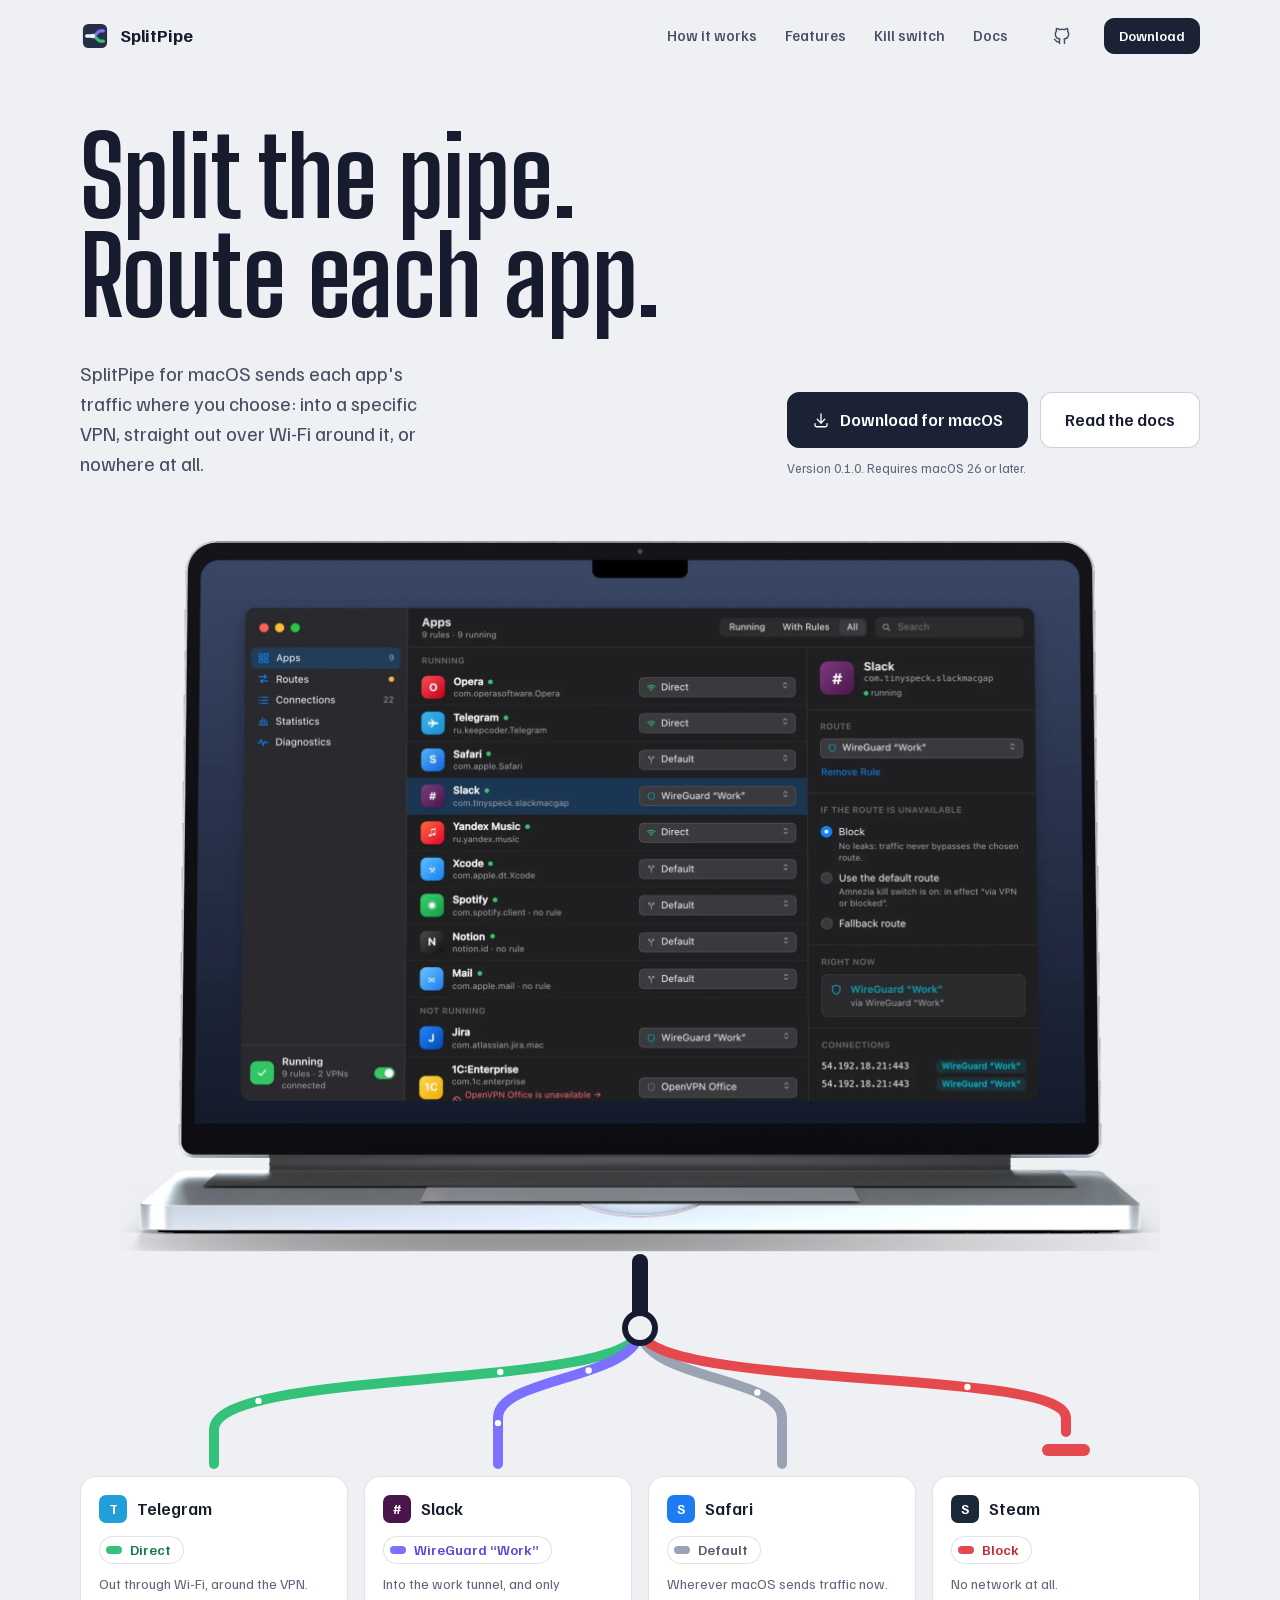
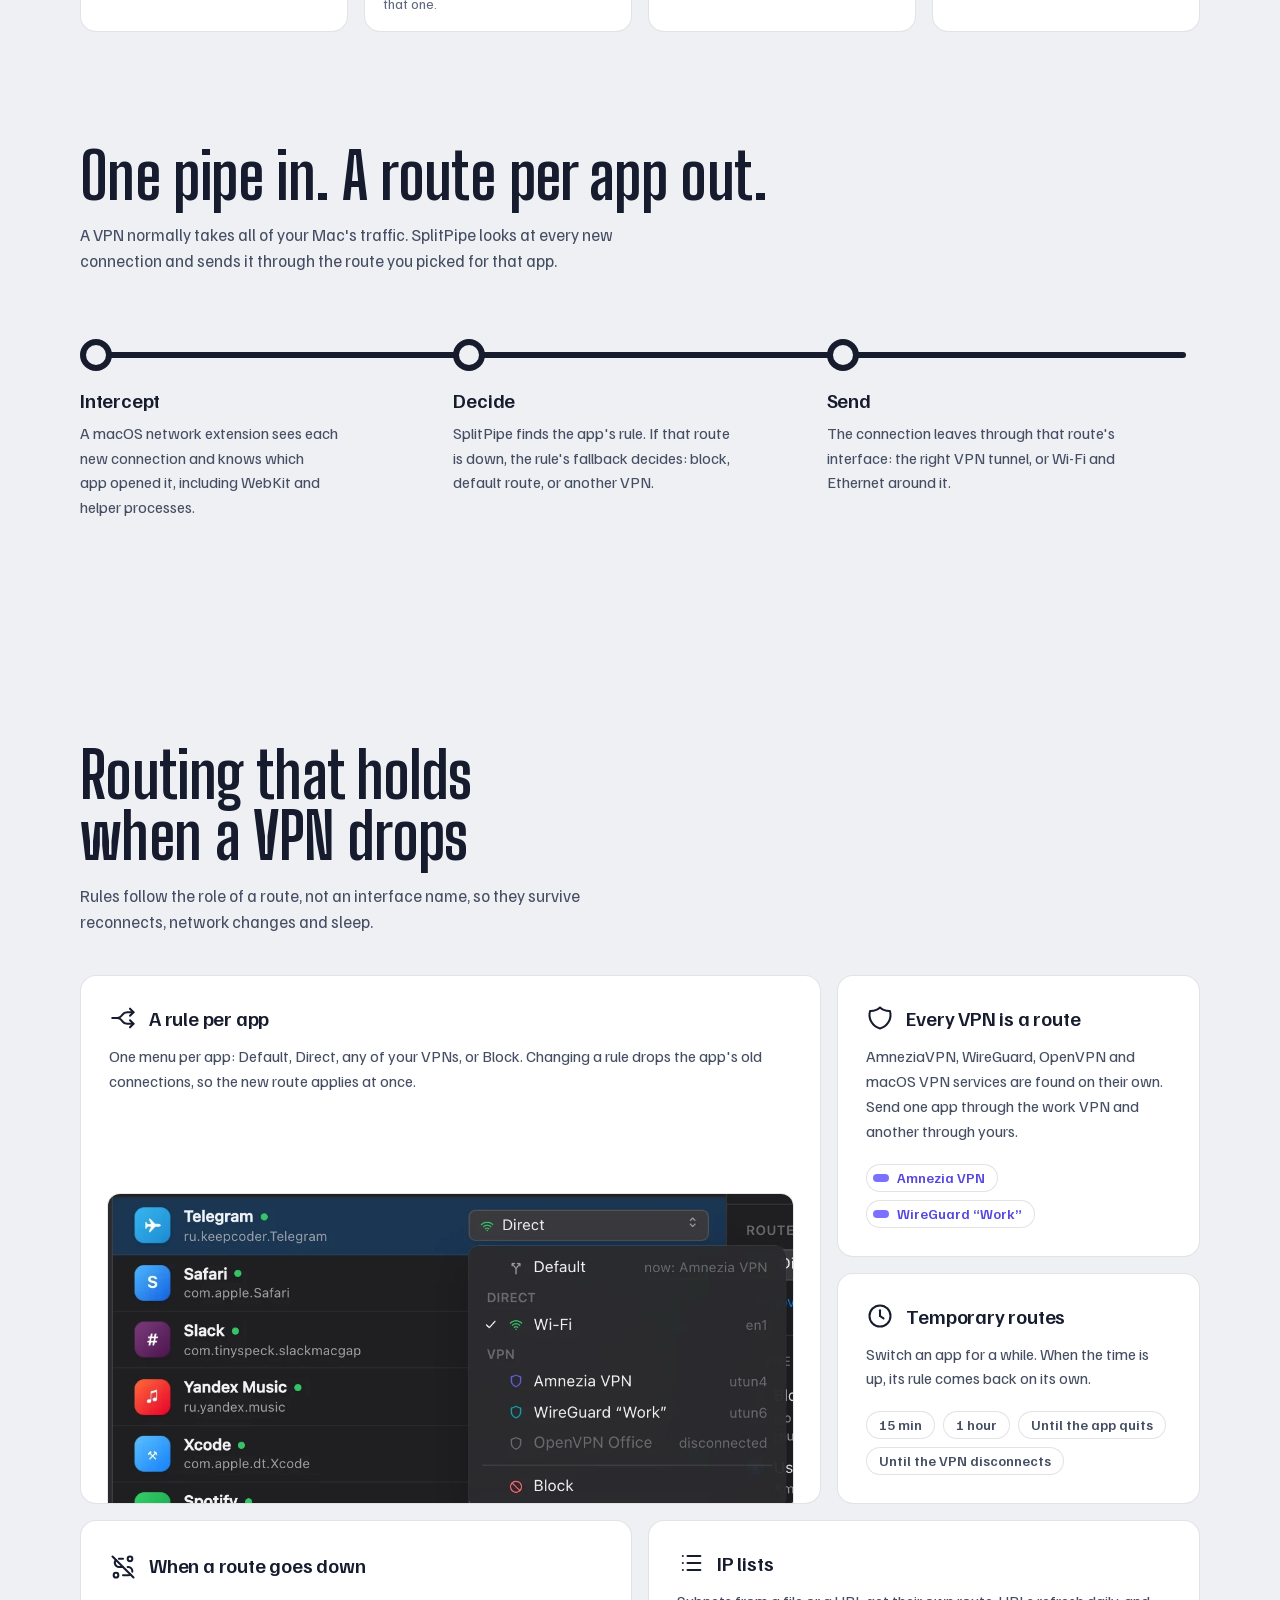
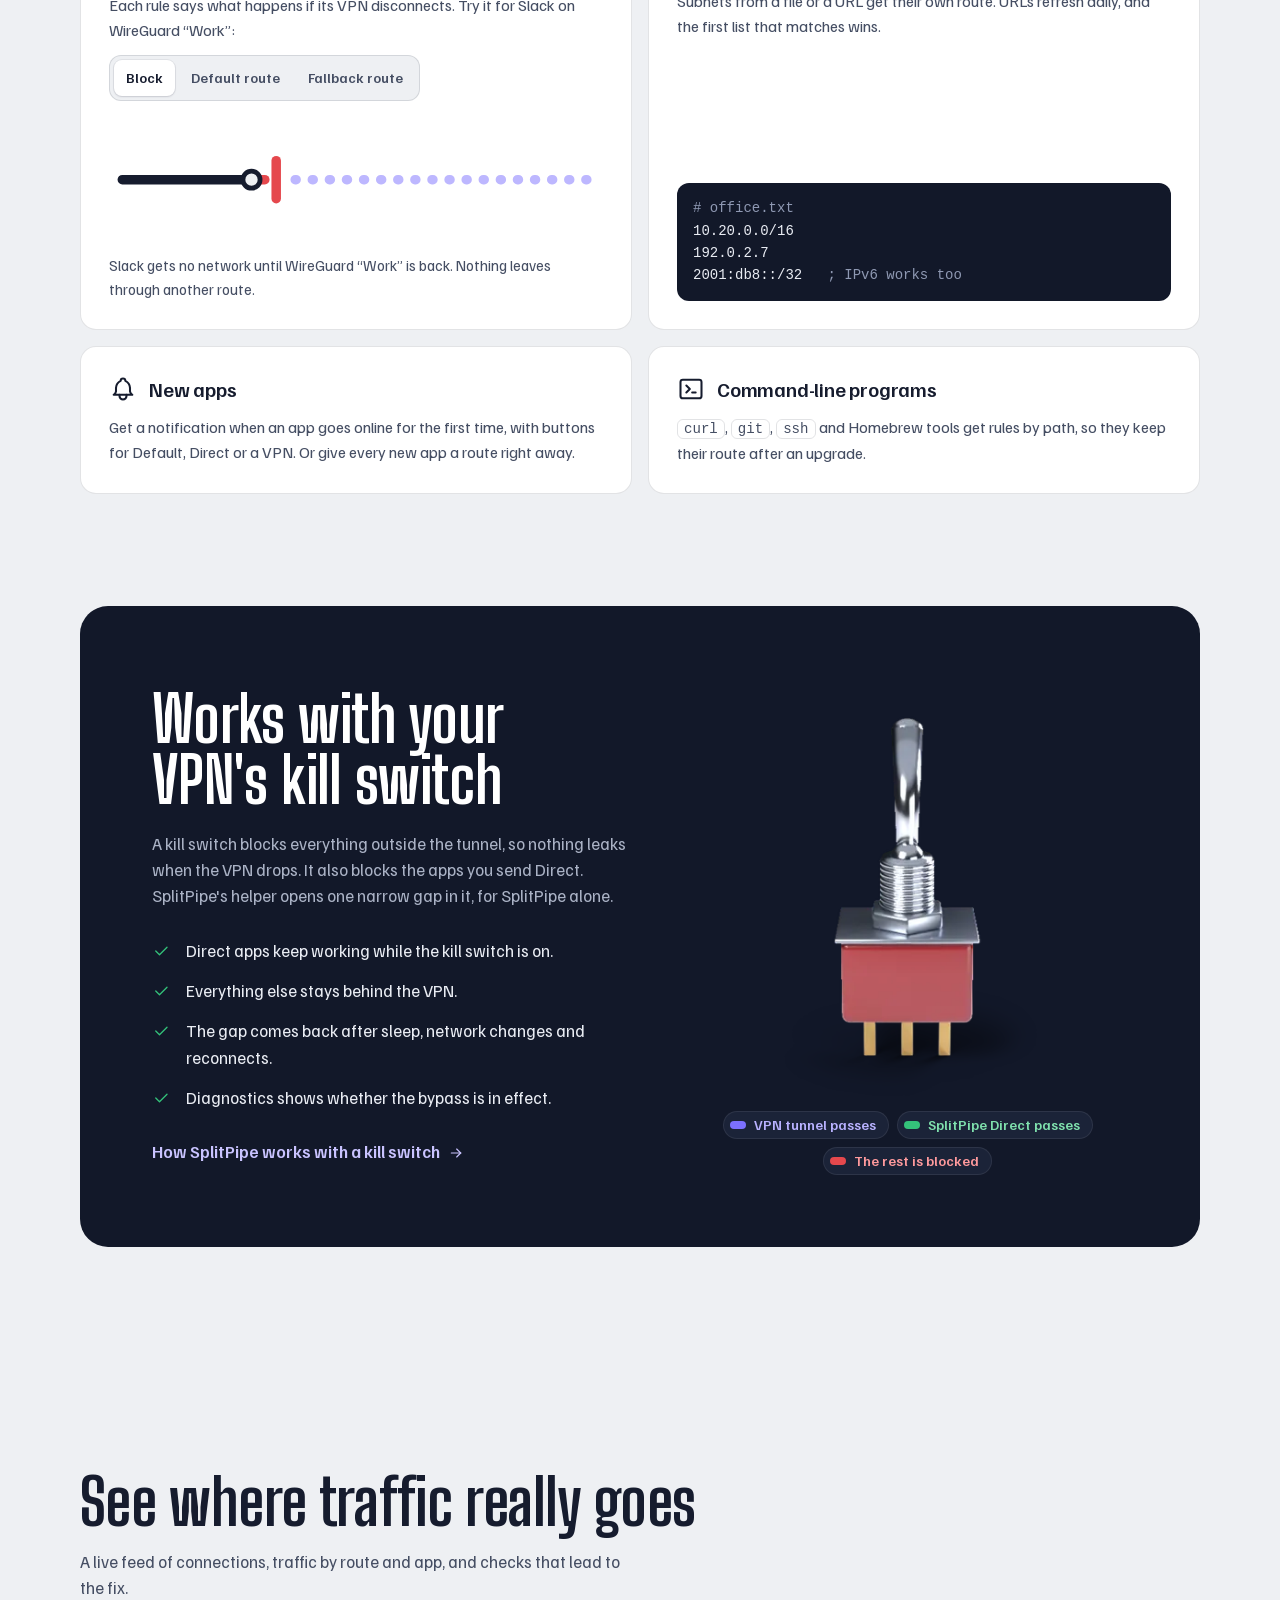
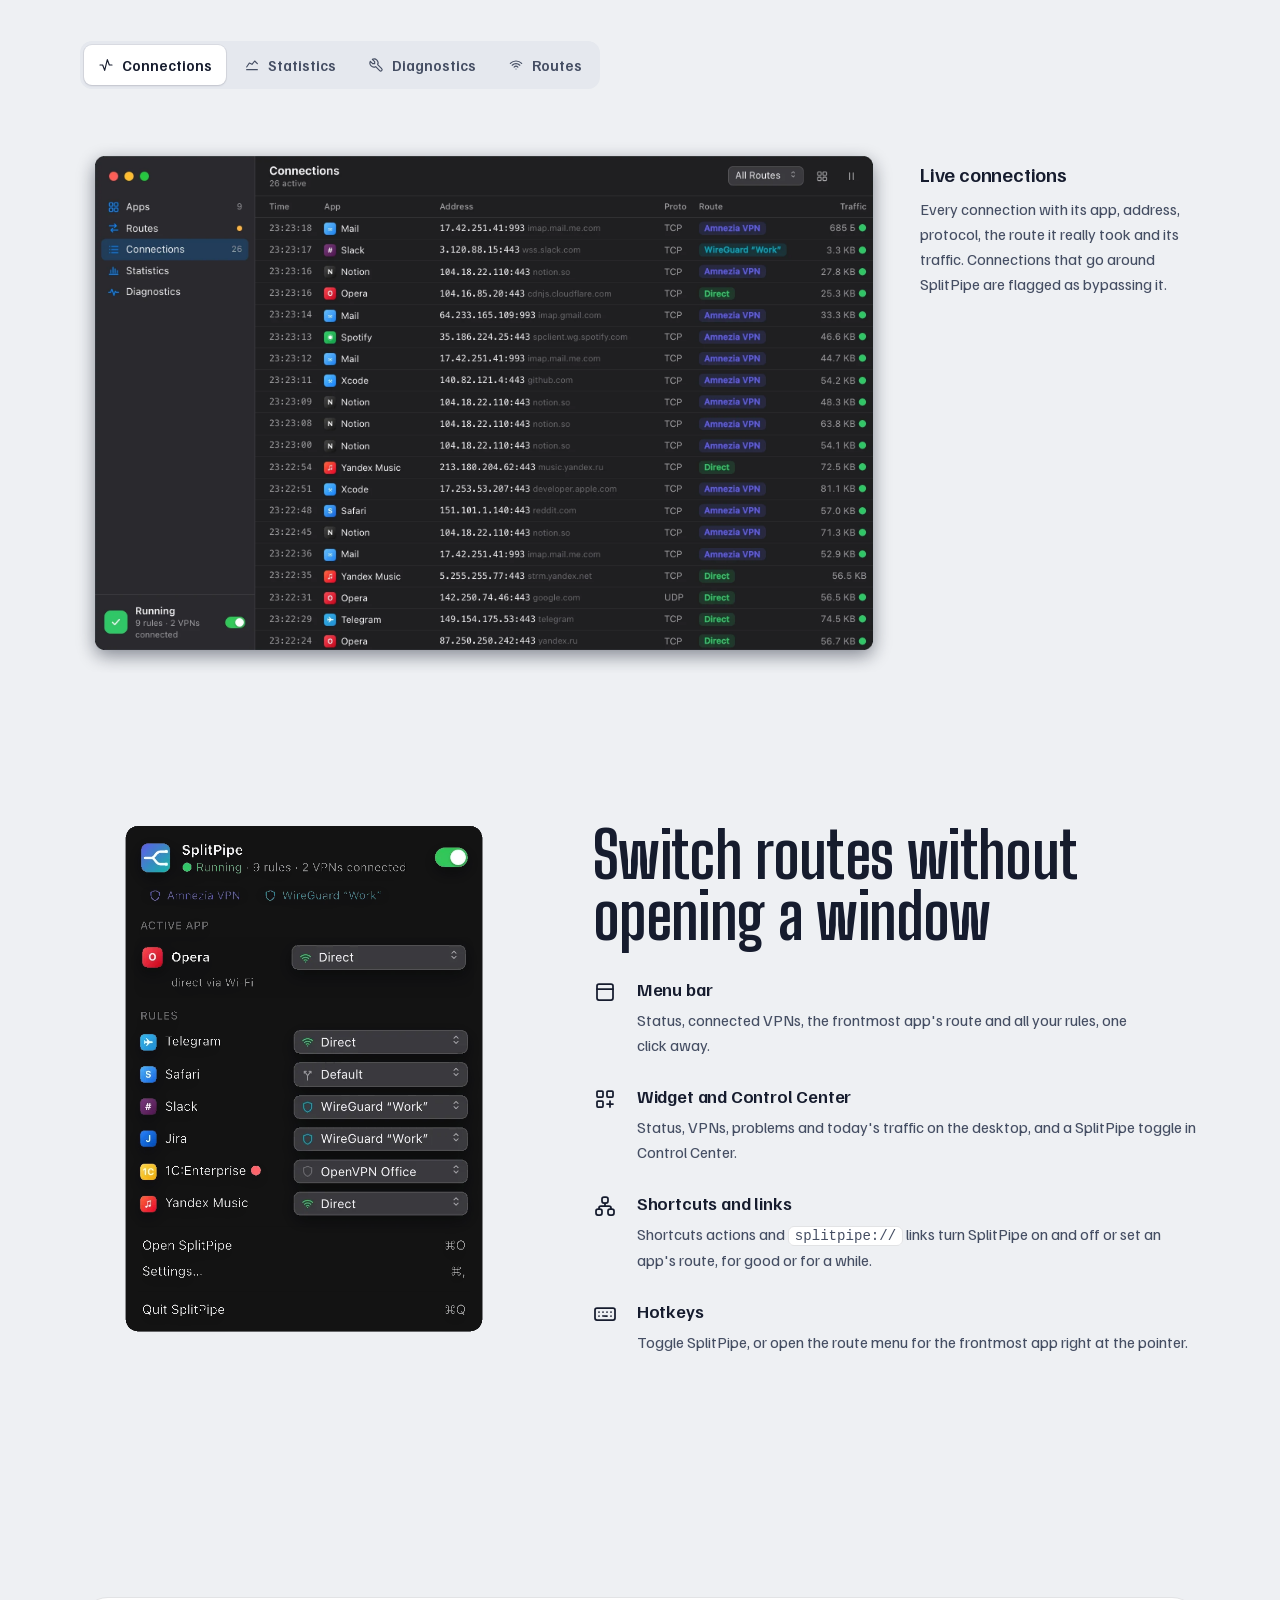
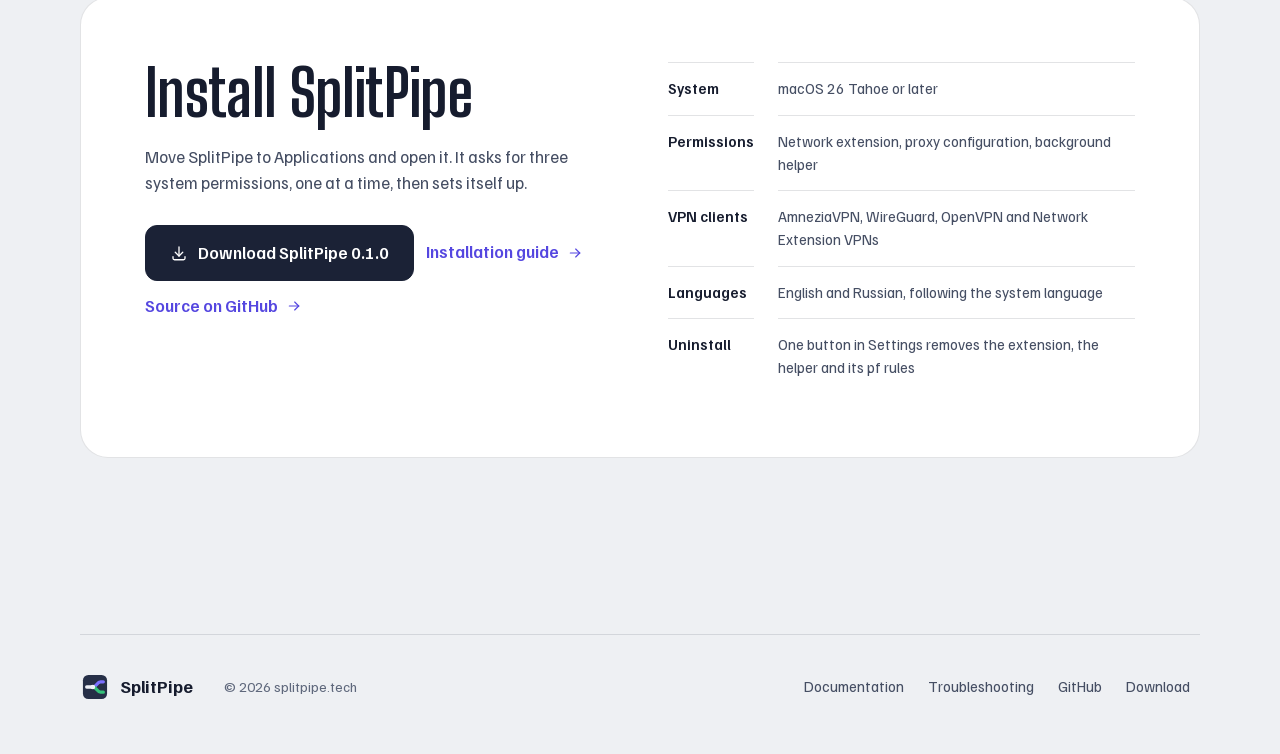
==== commit ce623542: "Add GitHub links to site" ====
--- a/site/index.html
+++ b/site/index.html
@@ -11,7 +11,7 @@
 <link rel="apple-touch-icon" href="assets/apple-touch-icon.png">
 <link rel="preload" href="assets/fonts/BigShouldersDisplay-latin.woff2" as="font" type="font/woff2" crossorigin>
 <link rel="preload" href="assets/fonts/FamiljenGrotesk-latin.woff2" as="font" type="font/woff2" crossorigin>
-<link rel="stylesheet" href="assets/site.css?v=2">
+<link rel="stylesheet" href="assets/site.css?v=3">
 </head>
 <body>
 <a class="skip" href="#main">Skip to content</a>
@@ -25,6 +25,7 @@
       <a href="#kill-switch">Kill switch</a>
       <a href="docs.html">Docs</a>
     </nav>
+    <a class="gh" href="https://github.com/gigimon/splitpipe" aria-label="SplitPipe on GitHub" title="SplitPipe on GitHub"><svg class="icon" aria-hidden="true"><use href="assets/icons/sprite.svg#i-github"/></svg></a>
     <a class="btn sm primary dl" href="#install">Download</a>
   </div>
 </header>
@@ -269,6 +270,7 @@
           <div class="btn-row">
             <a class="btn lg primary" href="download/SplitPipe-0.1.0.dmg"><svg class="icon" aria-hidden="true"><use href="assets/icons/sprite.svg#i-download"/></svg>Download SplitPipe 0.1.0</a>
             <a class="link-arrow" href="docs.html#install">Installation guide<svg class="icon" aria-hidden="true"><use href="assets/icons/sprite.svg#i-arrow"/></svg></a>
+            <a class="link-arrow" href="https://github.com/gigimon/splitpipe">Source on GitHub<svg class="icon" aria-hidden="true"><use href="assets/icons/sprite.svg#i-arrow"/></svg></a>
           </div>
         </div>
         <dl class="specs">
@@ -290,6 +292,7 @@
     <nav aria-label="Footer">
       <a href="docs.html">Documentation</a>
       <a href="docs.html#troubleshooting">Troubleshooting</a>
+      <a href="https://github.com/gigimon/splitpipe">GitHub</a>
       <a href="#install">Download</a>
     </nav>
   </div>
--- a/site/assets/site.css
+++ b/site/assets/site.css
@@ -135,10 +135,13 @@
 .nav a { display: inline-flex; align-items: center; height: 36px; padding: 0 12px; border-radius: 8px; color: var(--ink-2); font-size: 15px; font-weight: 500; text-decoration: none; transition: background-color var(--t) var(--ease), color var(--t) var(--ease); }
 @media (hover: hover) { .nav a:hover { background: var(--bg-2); color: var(--ink); } }
 .nav a[aria-current="page"] { color: var(--ink); background: var(--bg-2); }
+.gh { display: inline-grid; place-items: center; width: 36px; height: 36px; border-radius: 8px; color: var(--ink-2); transition: background-color var(--t) var(--ease), color var(--t) var(--ease); }
+.gh .icon { width: 20px; height: 20px; }
+@media (hover: hover) { .gh:hover { background: var(--bg-2); color: var(--ink); } }
 .menu-btn { display: none; }
 @media (max-width: 820px) {
   .nav { display: none; }
-  .top .btn.dl { margin-left: auto; }
+  .top .gh { margin-left: auto; }
 }
 
 /* ---------- hero ---------- */
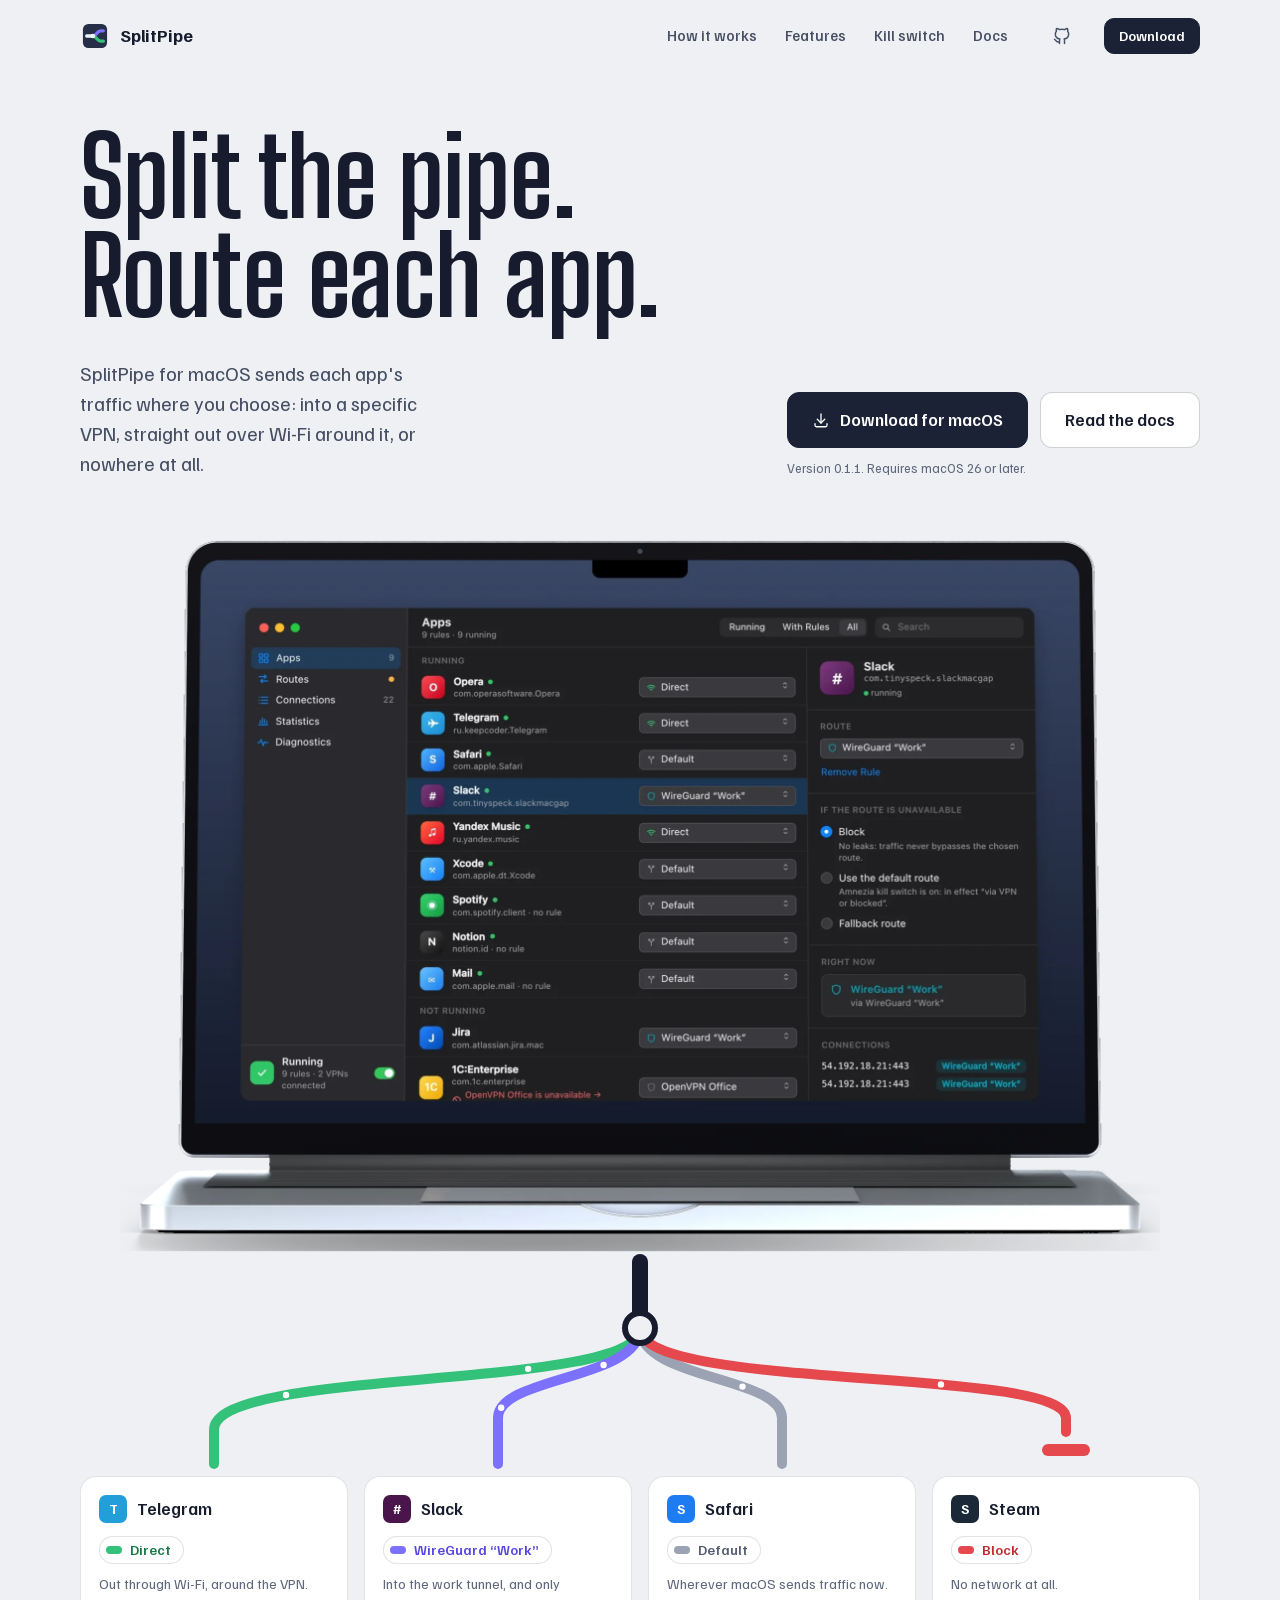
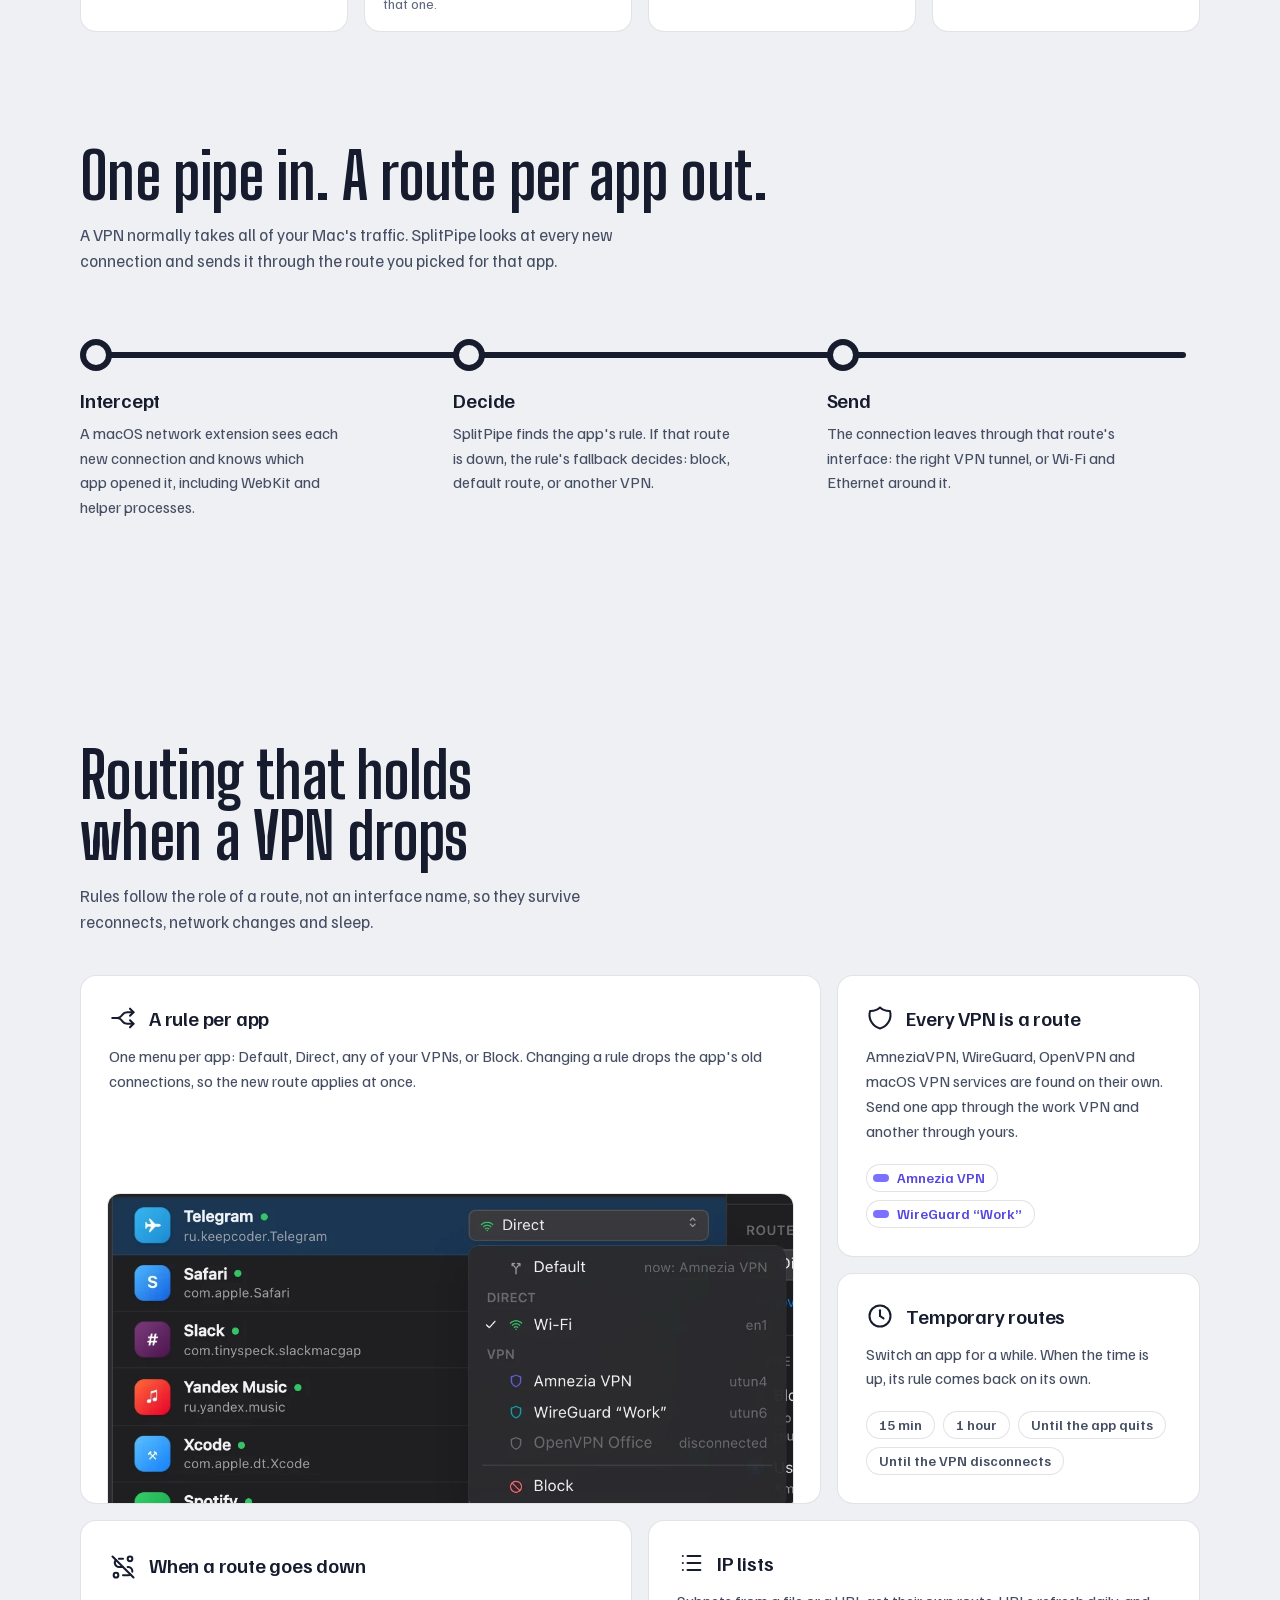
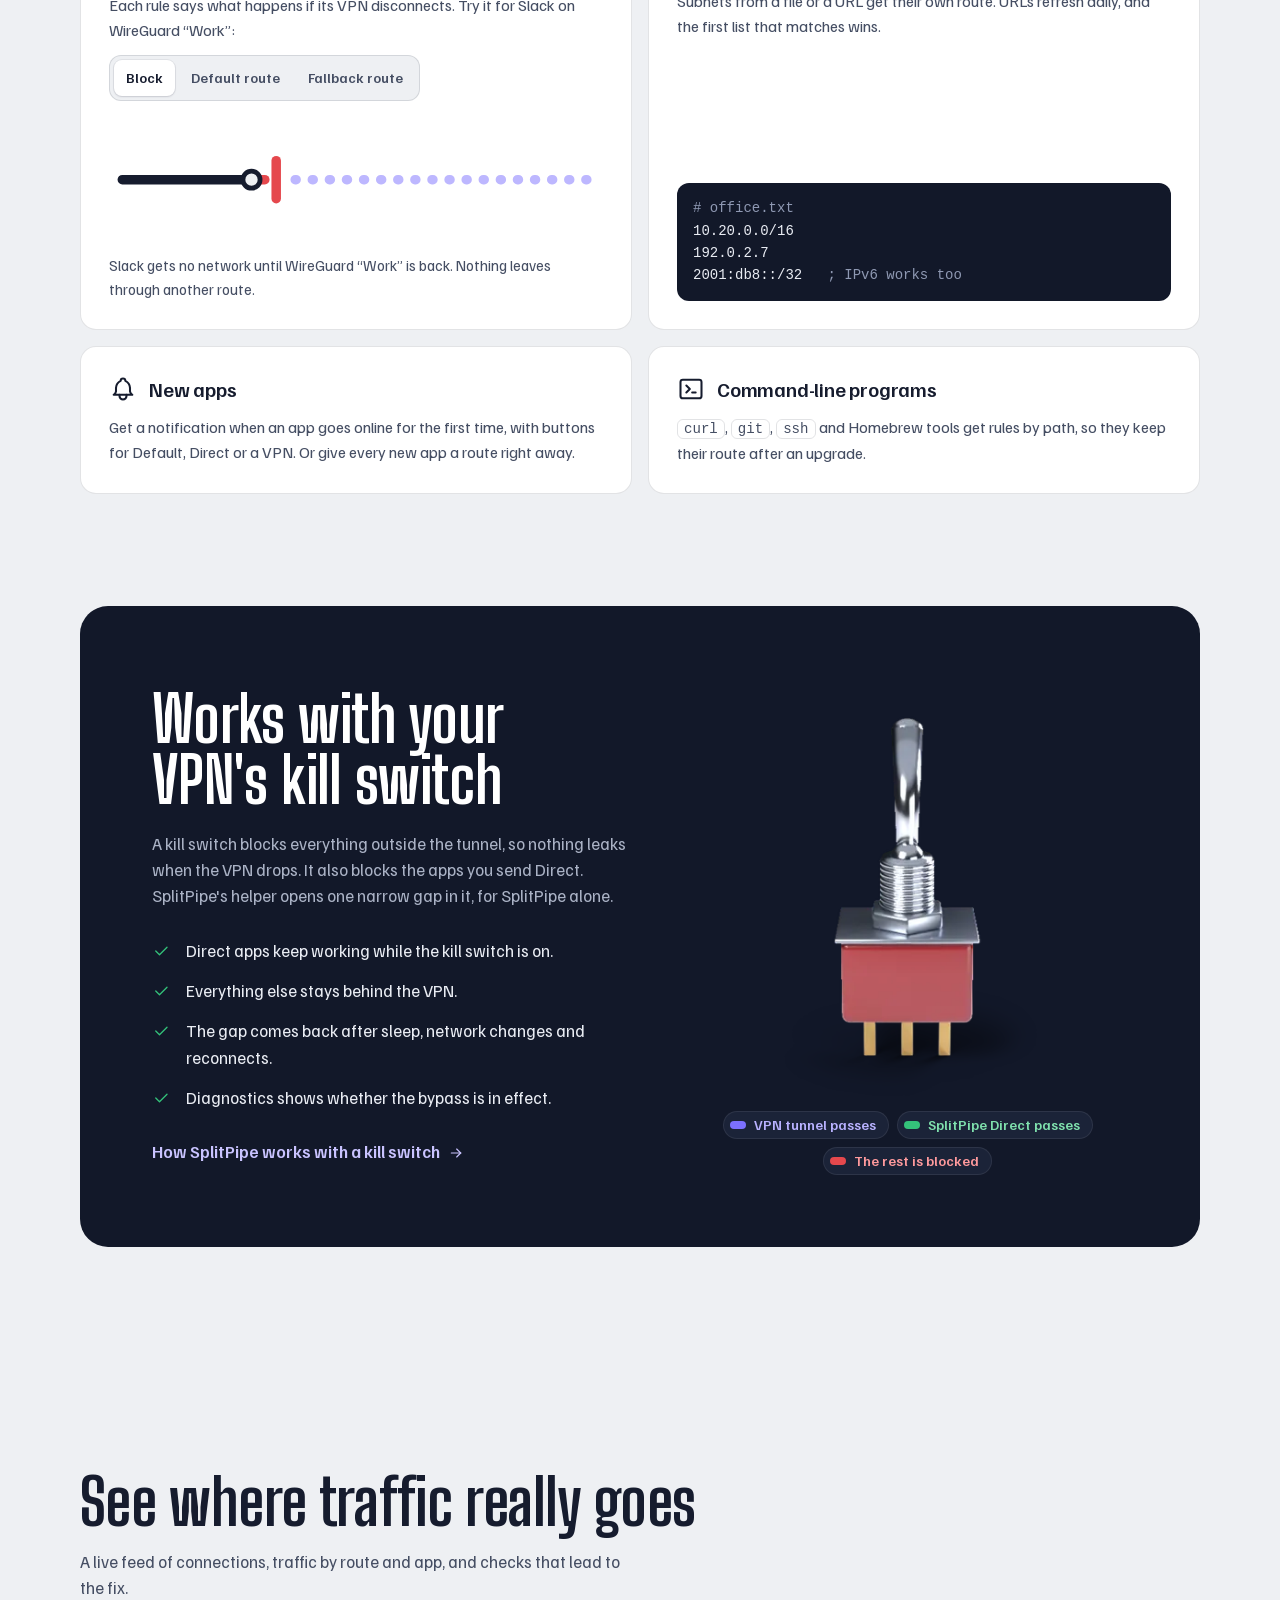
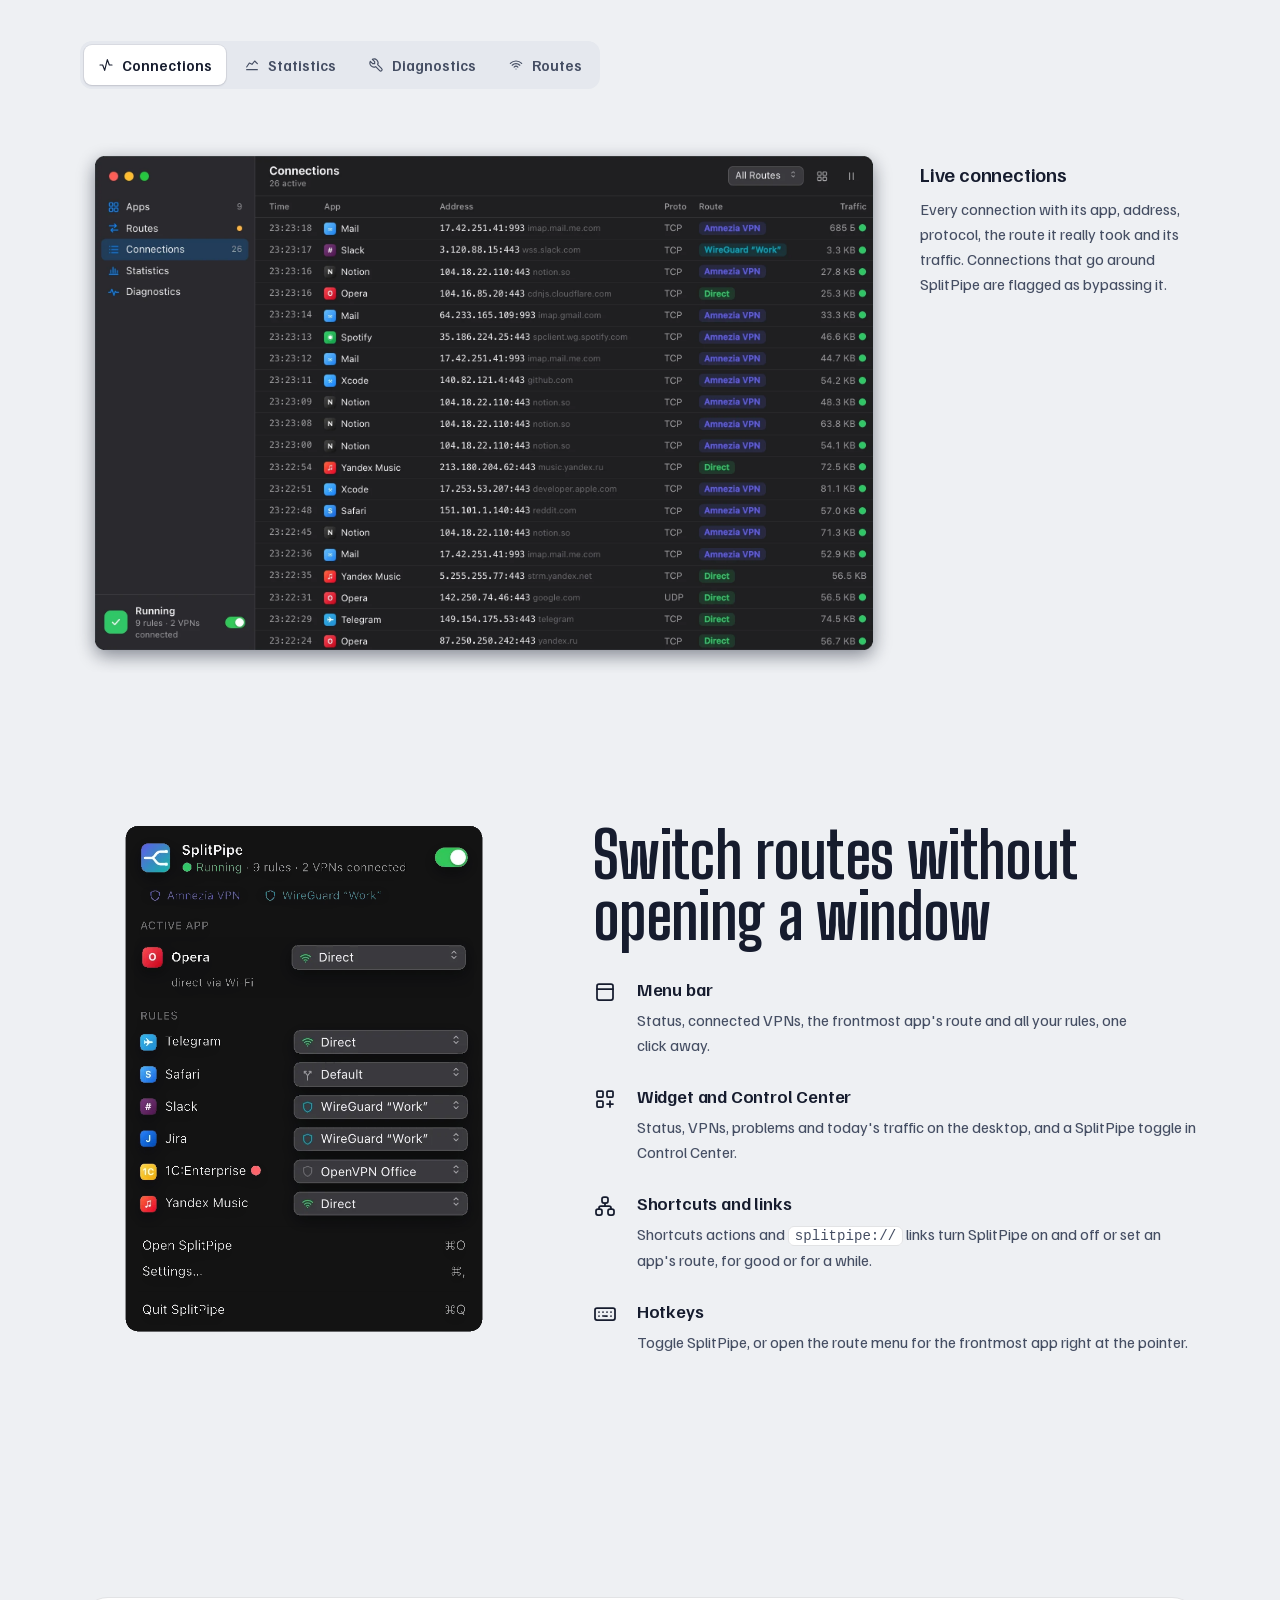
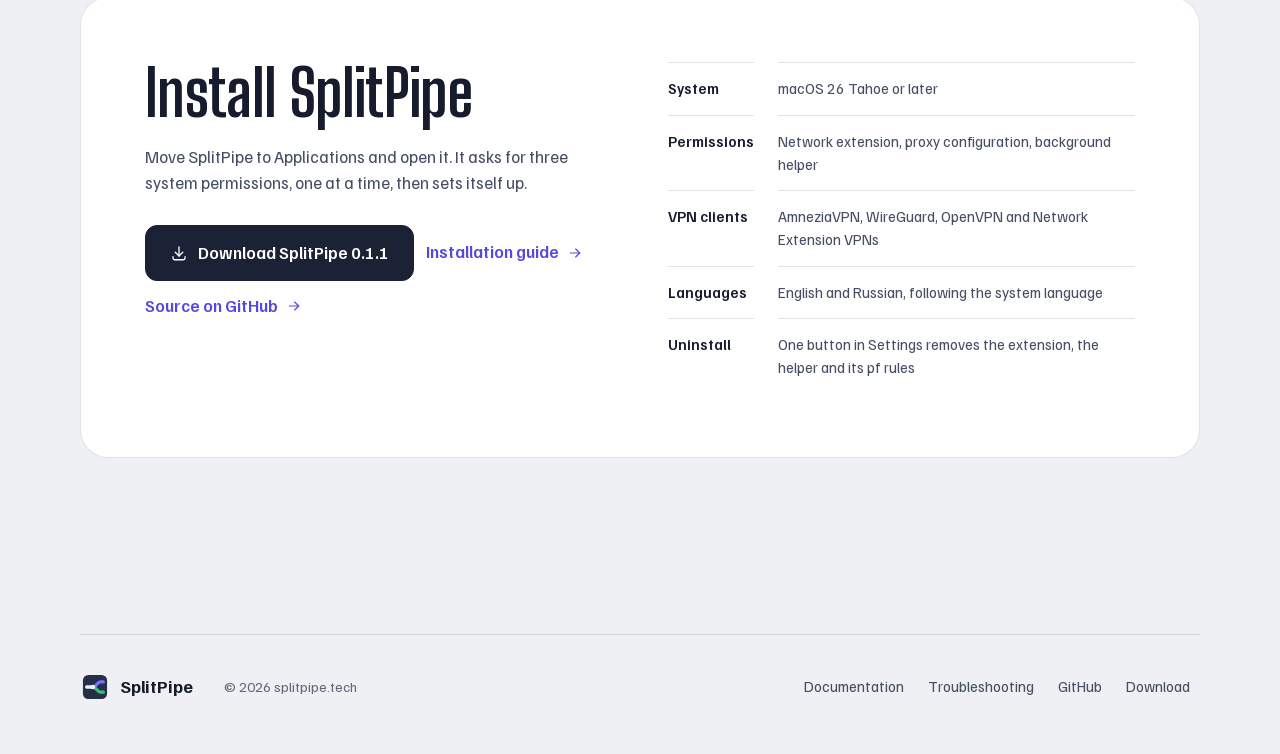
==== commit 73d68d30: "Point site downloads to 0.1.1" ====
--- a/site/index.html
+++ b/site/index.html
@@ -38,10 +38,10 @@
         <p class="lead">SplitPipe for macOS sends each app's traffic where you choose: into a specific VPN, straight out over Wi-Fi around it, or nowhere at all.</p>
         <div class="dl-card">
           <div class="btn-row">
-            <a class="btn lg primary" href="download/SplitPipe-0.1.0.dmg"><svg class="icon" aria-hidden="true"><use href="assets/icons/sprite.svg#i-download"/></svg>Download for macOS</a>
+            <a class="btn lg primary" href="download/SplitPipe-0.1.1.dmg"><svg class="icon" aria-hidden="true"><use href="assets/icons/sprite.svg#i-download"/></svg>Download for macOS</a>
             <a class="btn lg" href="docs.html">Read the docs</a>
           </div>
-          <span class="meta">Version 0.1.0. Requires macOS 26 or later.</span>
+          <span class="meta">Version 0.1.1. Requires macOS 26 or later.</span>
         </div>
       </div>
       <div class="hero-device">
@@ -268,7 +268,7 @@
           <h2 class="display" id="install-h">Install SplitPipe</h2>
           <p class="sub">Move SplitPipe to Applications and open it. It asks for three system permissions, one at a time, then sets itself up.</p>
           <div class="btn-row">
-            <a class="btn lg primary" href="download/SplitPipe-0.1.0.dmg"><svg class="icon" aria-hidden="true"><use href="assets/icons/sprite.svg#i-download"/></svg>Download SplitPipe 0.1.0</a>
+            <a class="btn lg primary" href="download/SplitPipe-0.1.1.dmg"><svg class="icon" aria-hidden="true"><use href="assets/icons/sprite.svg#i-download"/></svg>Download SplitPipe 0.1.1</a>
             <a class="link-arrow" href="docs.html#install">Installation guide<svg class="icon" aria-hidden="true"><use href="assets/icons/sprite.svg#i-arrow"/></svg></a>
             <a class="link-arrow" href="https://github.com/gigimon/splitpipe">Source on GitHub<svg class="icon" aria-hidden="true"><use href="assets/icons/sprite.svg#i-arrow"/></svg></a>
           </div>
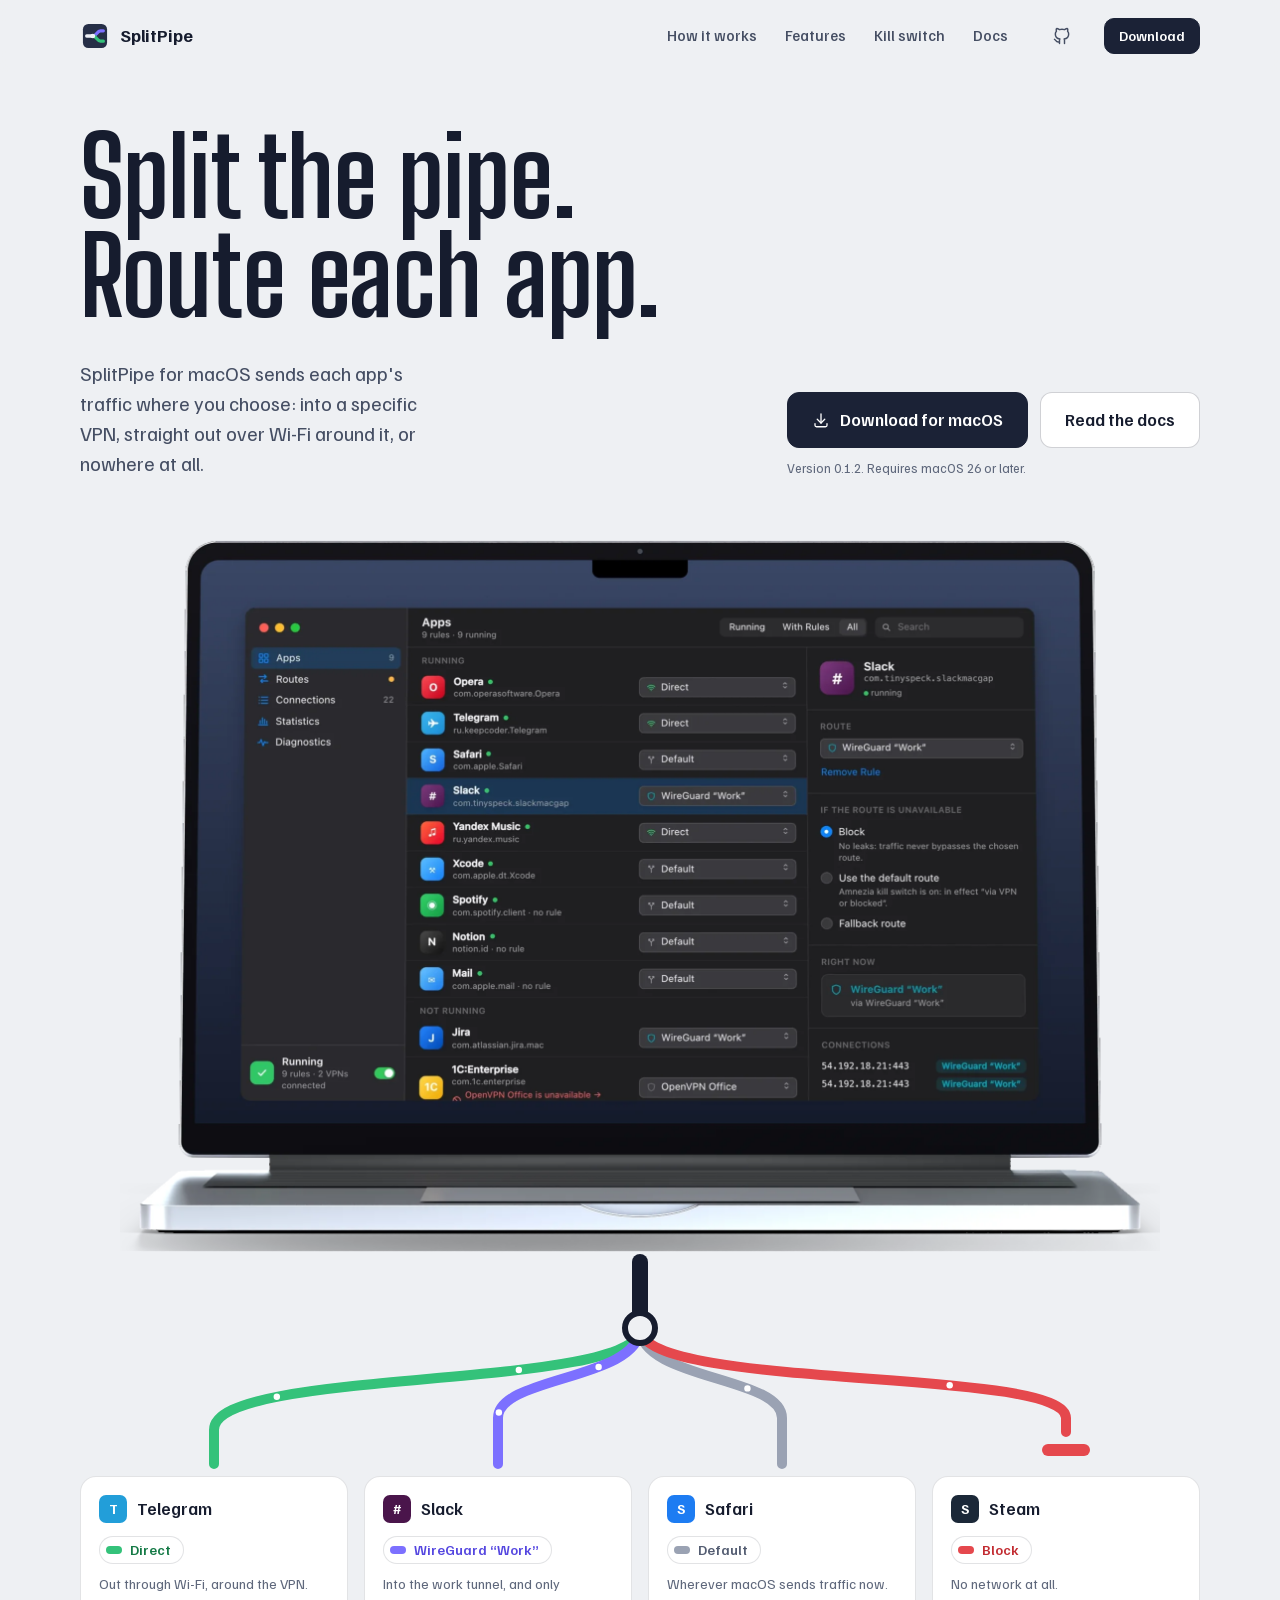
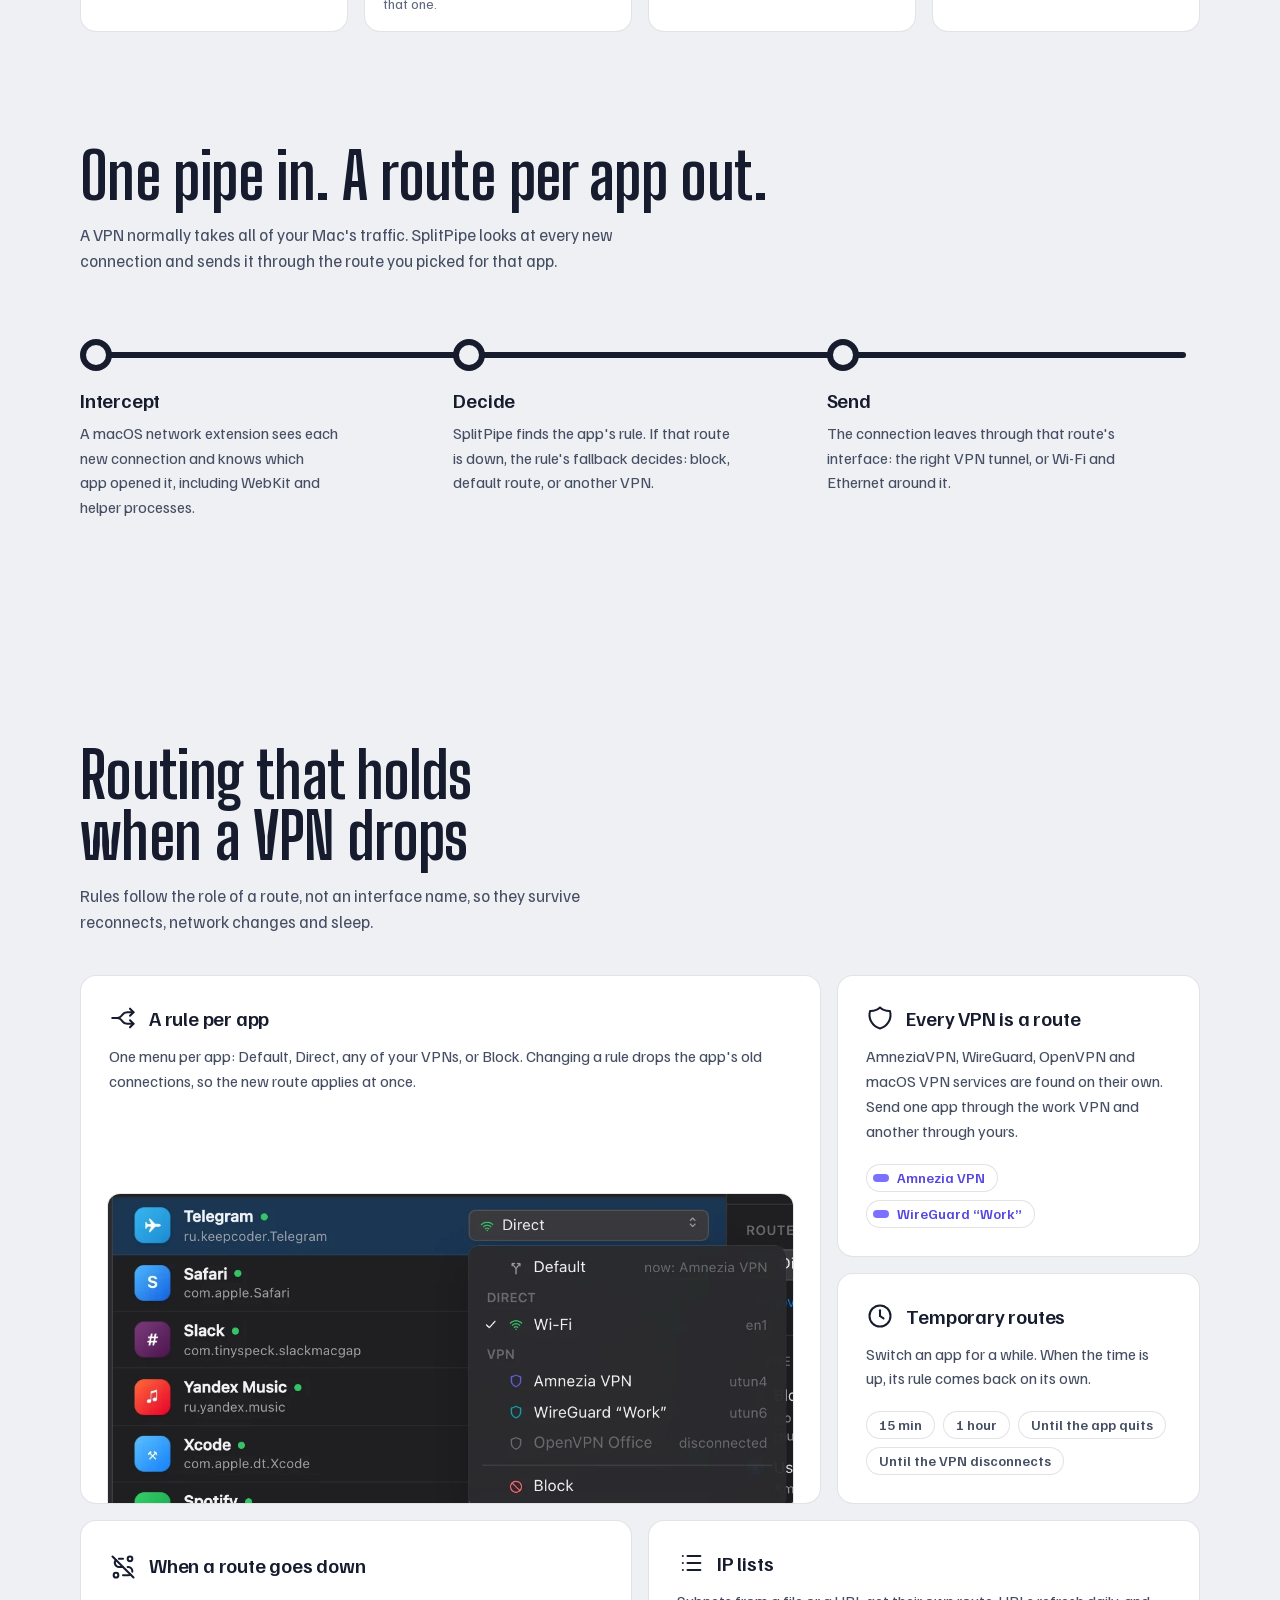
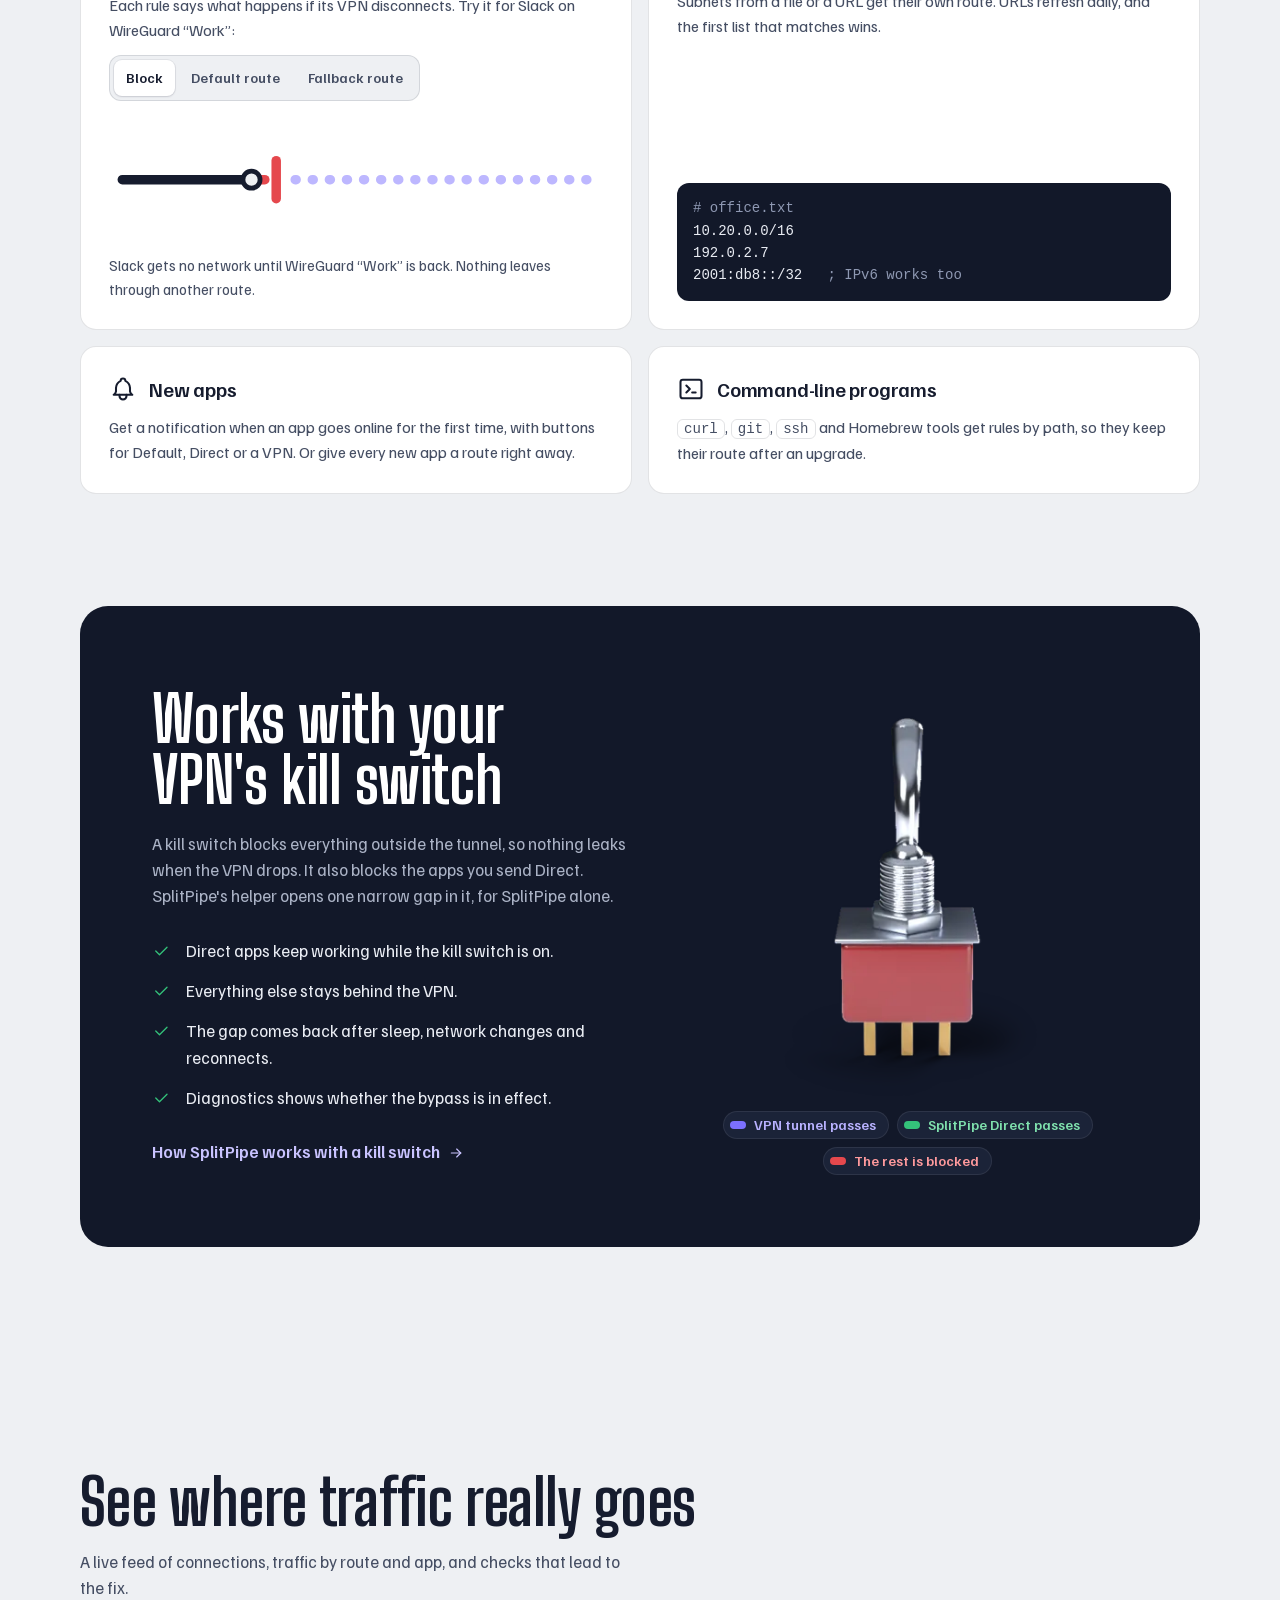
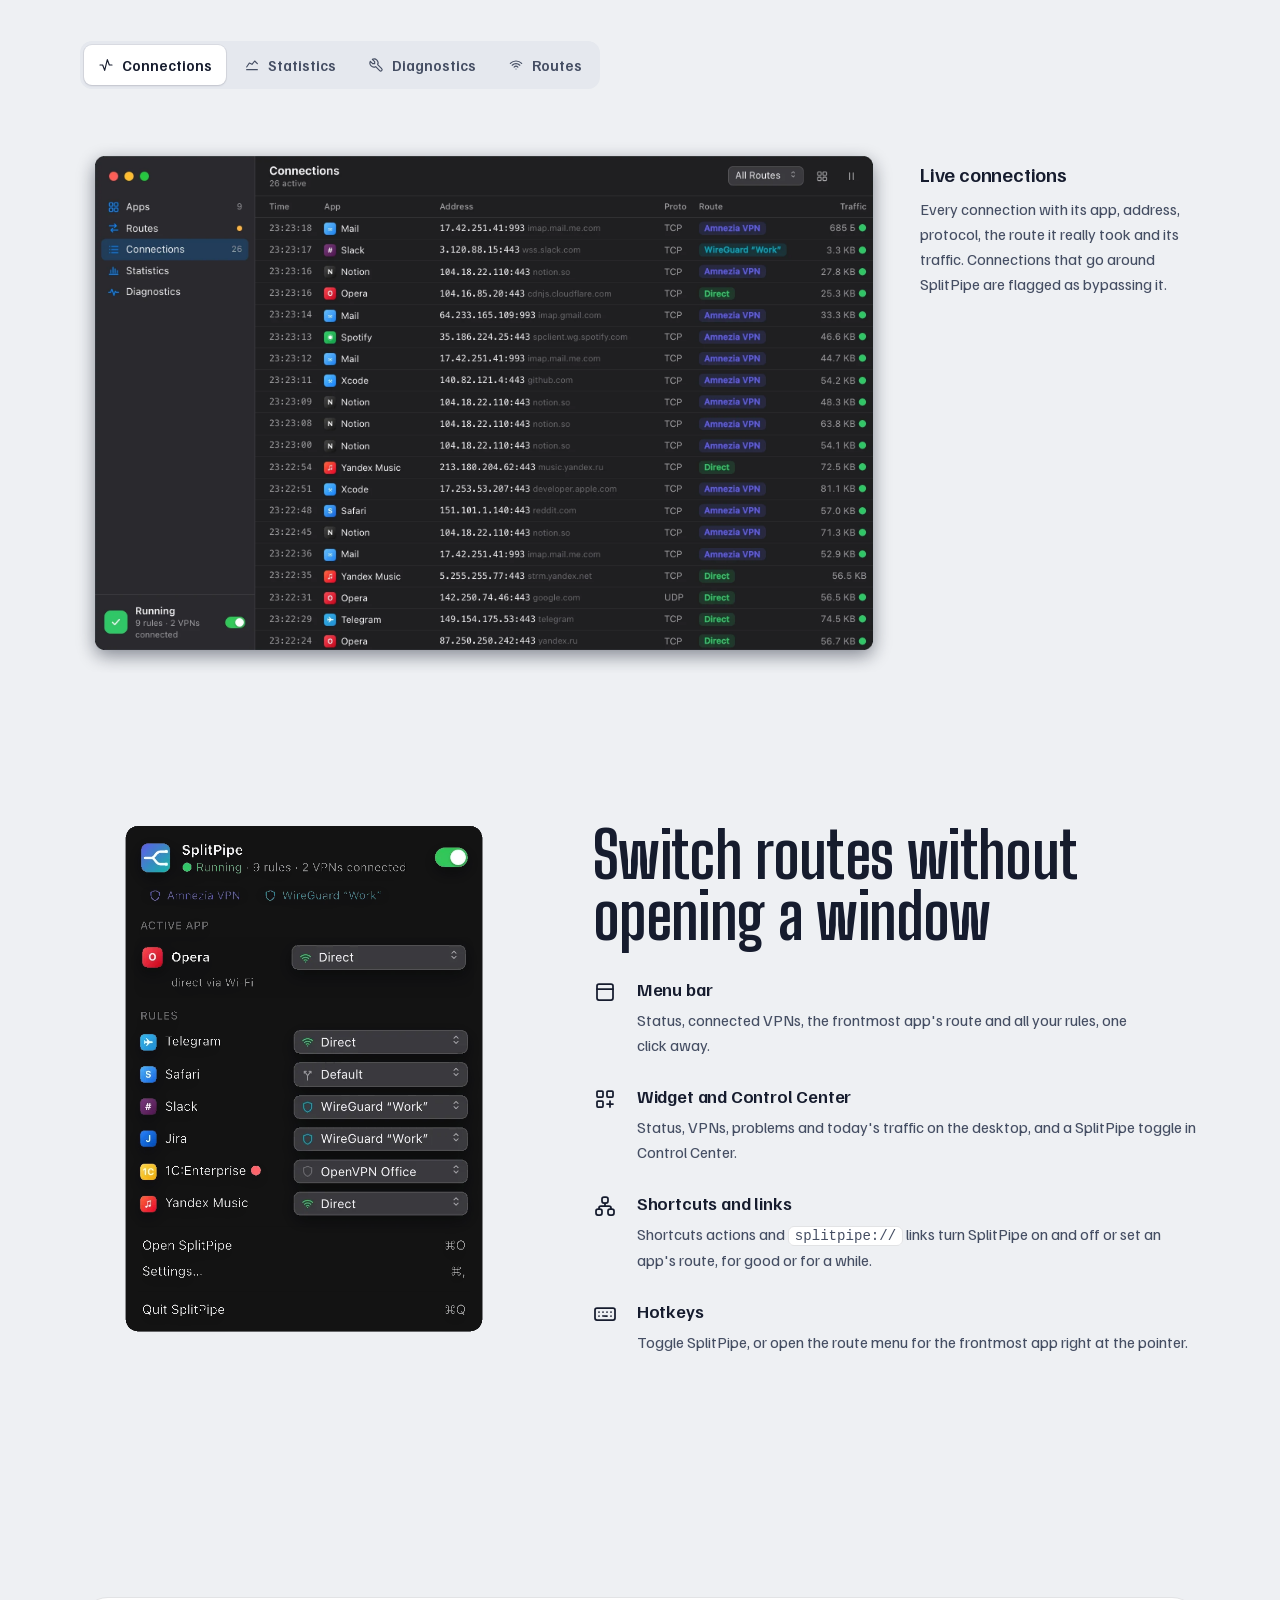
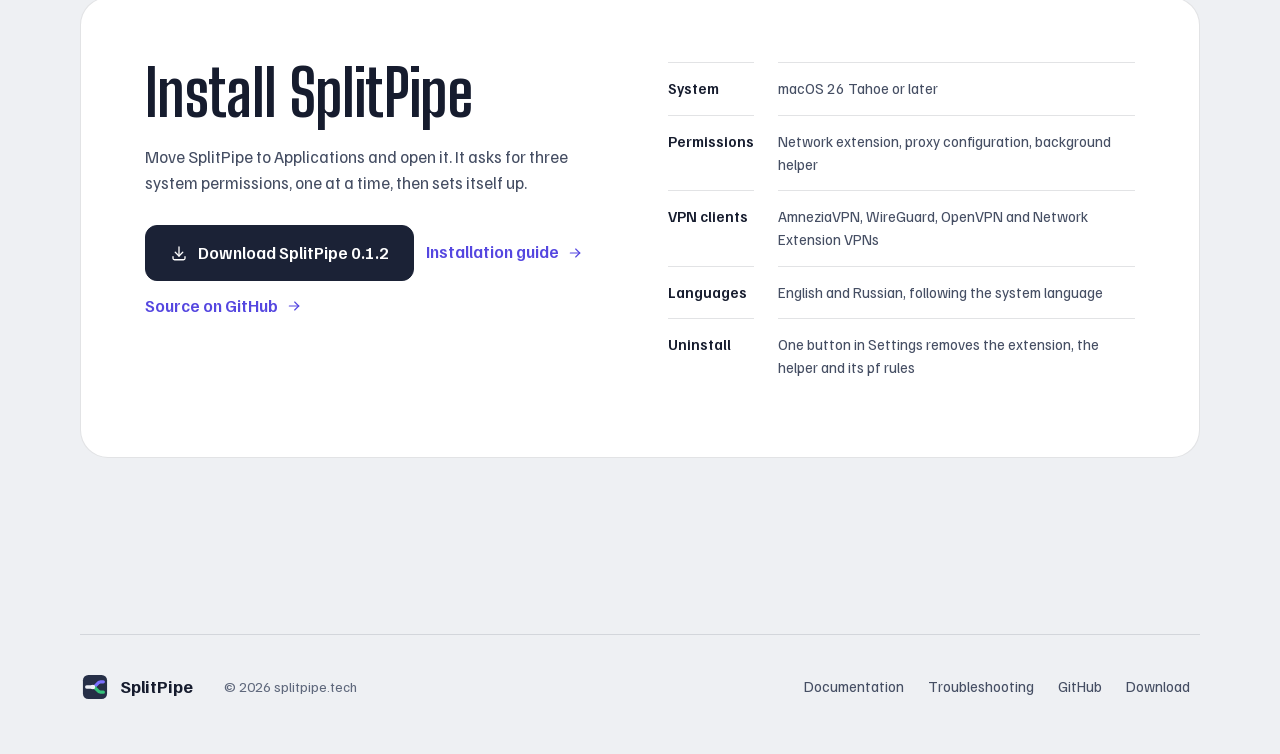
==== commit e43263f1: "Point site downloads to 0.1.2" ====
--- a/site/index.html
+++ b/site/index.html
@@ -38,10 +38,10 @@
         <p class="lead">SplitPipe for macOS sends each app's traffic where you choose: into a specific VPN, straight out over Wi-Fi around it, or nowhere at all.</p>
         <div class="dl-card">
           <div class="btn-row">
-            <a class="btn lg primary" href="download/SplitPipe-0.1.1.dmg"><svg class="icon" aria-hidden="true"><use href="assets/icons/sprite.svg#i-download"/></svg>Download for macOS</a>
+            <a class="btn lg primary" href="download/SplitPipe-0.1.2.dmg"><svg class="icon" aria-hidden="true"><use href="assets/icons/sprite.svg#i-download"/></svg>Download for macOS</a>
             <a class="btn lg" href="docs.html">Read the docs</a>
           </div>
-          <span class="meta">Version 0.1.1. Requires macOS 26 or later.</span>
+          <span class="meta">Version 0.1.2. Requires macOS 26 or later.</span>
         </div>
       </div>
       <div class="hero-device">
@@ -268,7 +268,7 @@
           <h2 class="display" id="install-h">Install SplitPipe</h2>
           <p class="sub">Move SplitPipe to Applications and open it. It asks for three system permissions, one at a time, then sets itself up.</p>
           <div class="btn-row">
-            <a class="btn lg primary" href="download/SplitPipe-0.1.1.dmg"><svg class="icon" aria-hidden="true"><use href="assets/icons/sprite.svg#i-download"/></svg>Download SplitPipe 0.1.1</a>
+            <a class="btn lg primary" href="download/SplitPipe-0.1.2.dmg"><svg class="icon" aria-hidden="true"><use href="assets/icons/sprite.svg#i-download"/></svg>Download SplitPipe 0.1.2</a>
             <a class="link-arrow" href="docs.html#install">Installation guide<svg class="icon" aria-hidden="true"><use href="assets/icons/sprite.svg#i-arrow"/></svg></a>
             <a class="link-arrow" href="https://github.com/gigimon/splitpipe">Source on GitHub<svg class="icon" aria-hidden="true"><use href="assets/icons/sprite.svg#i-arrow"/></svg></a>
           </div>
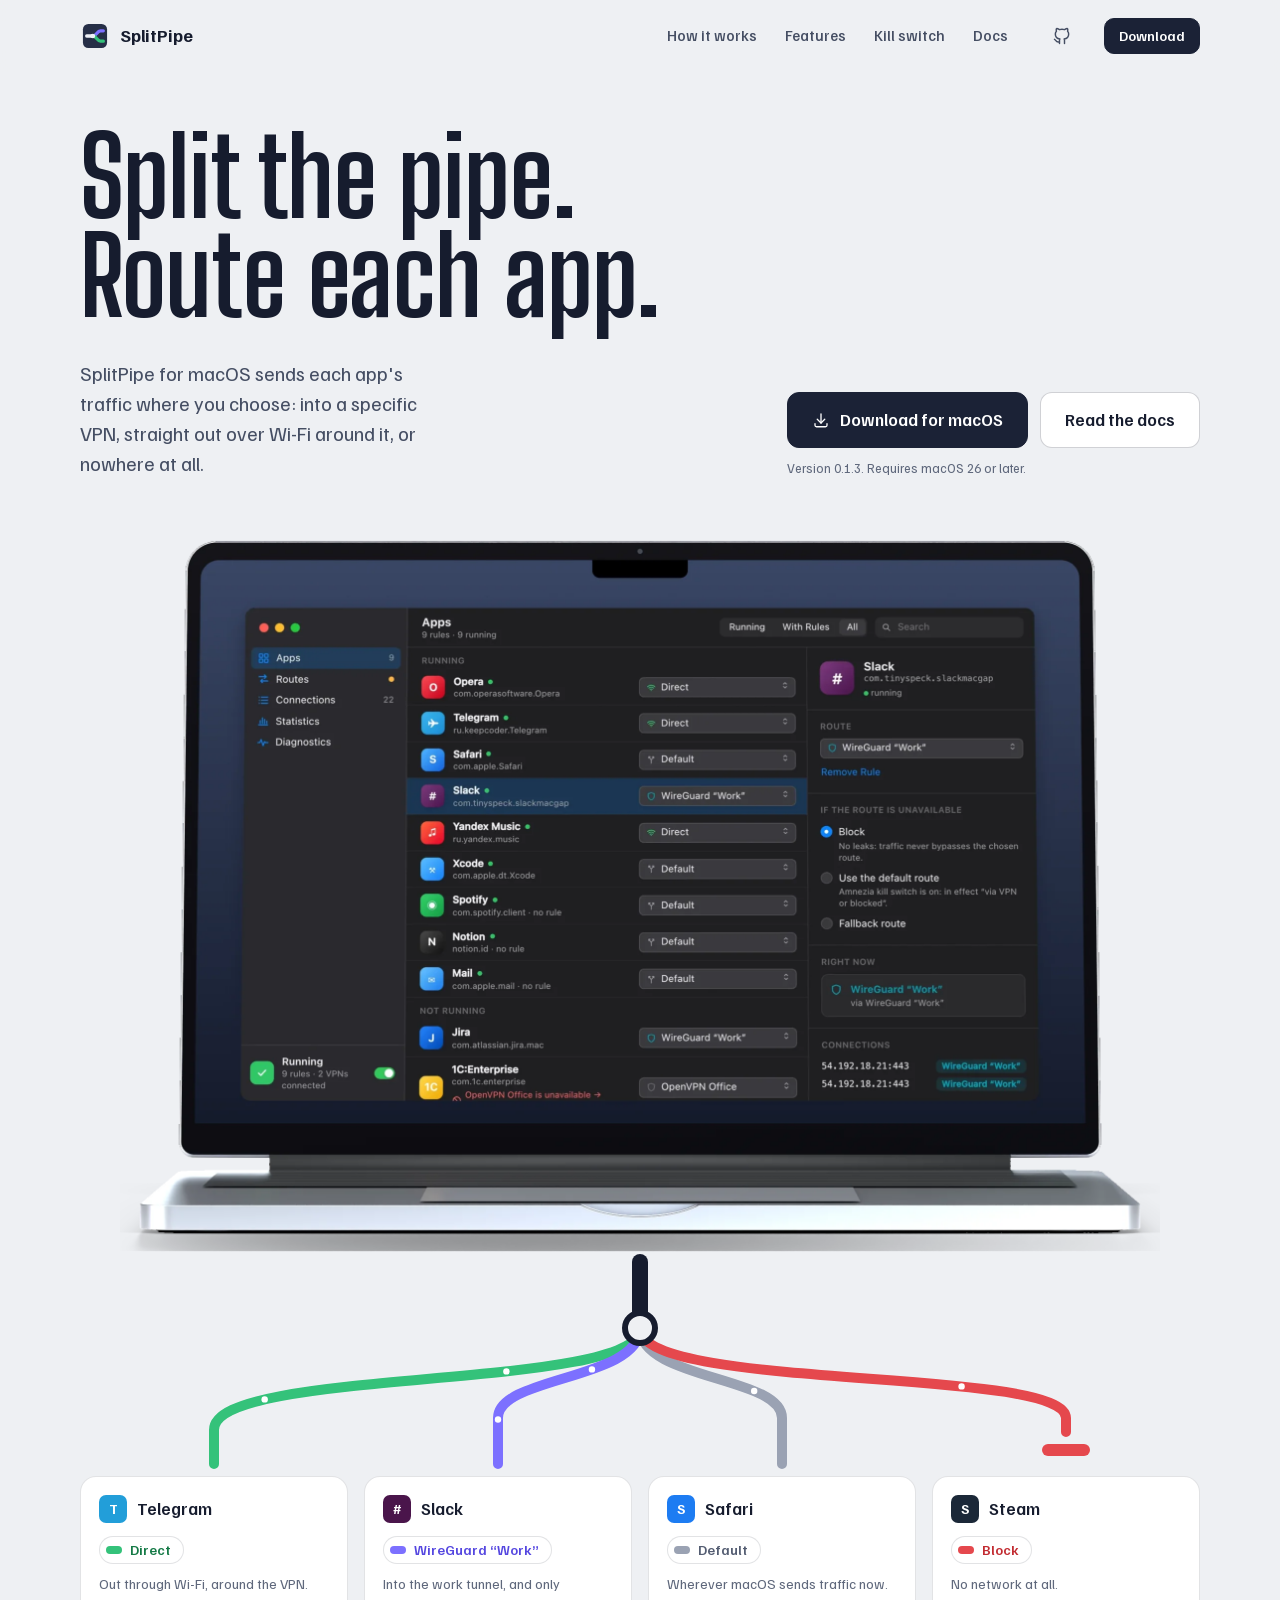
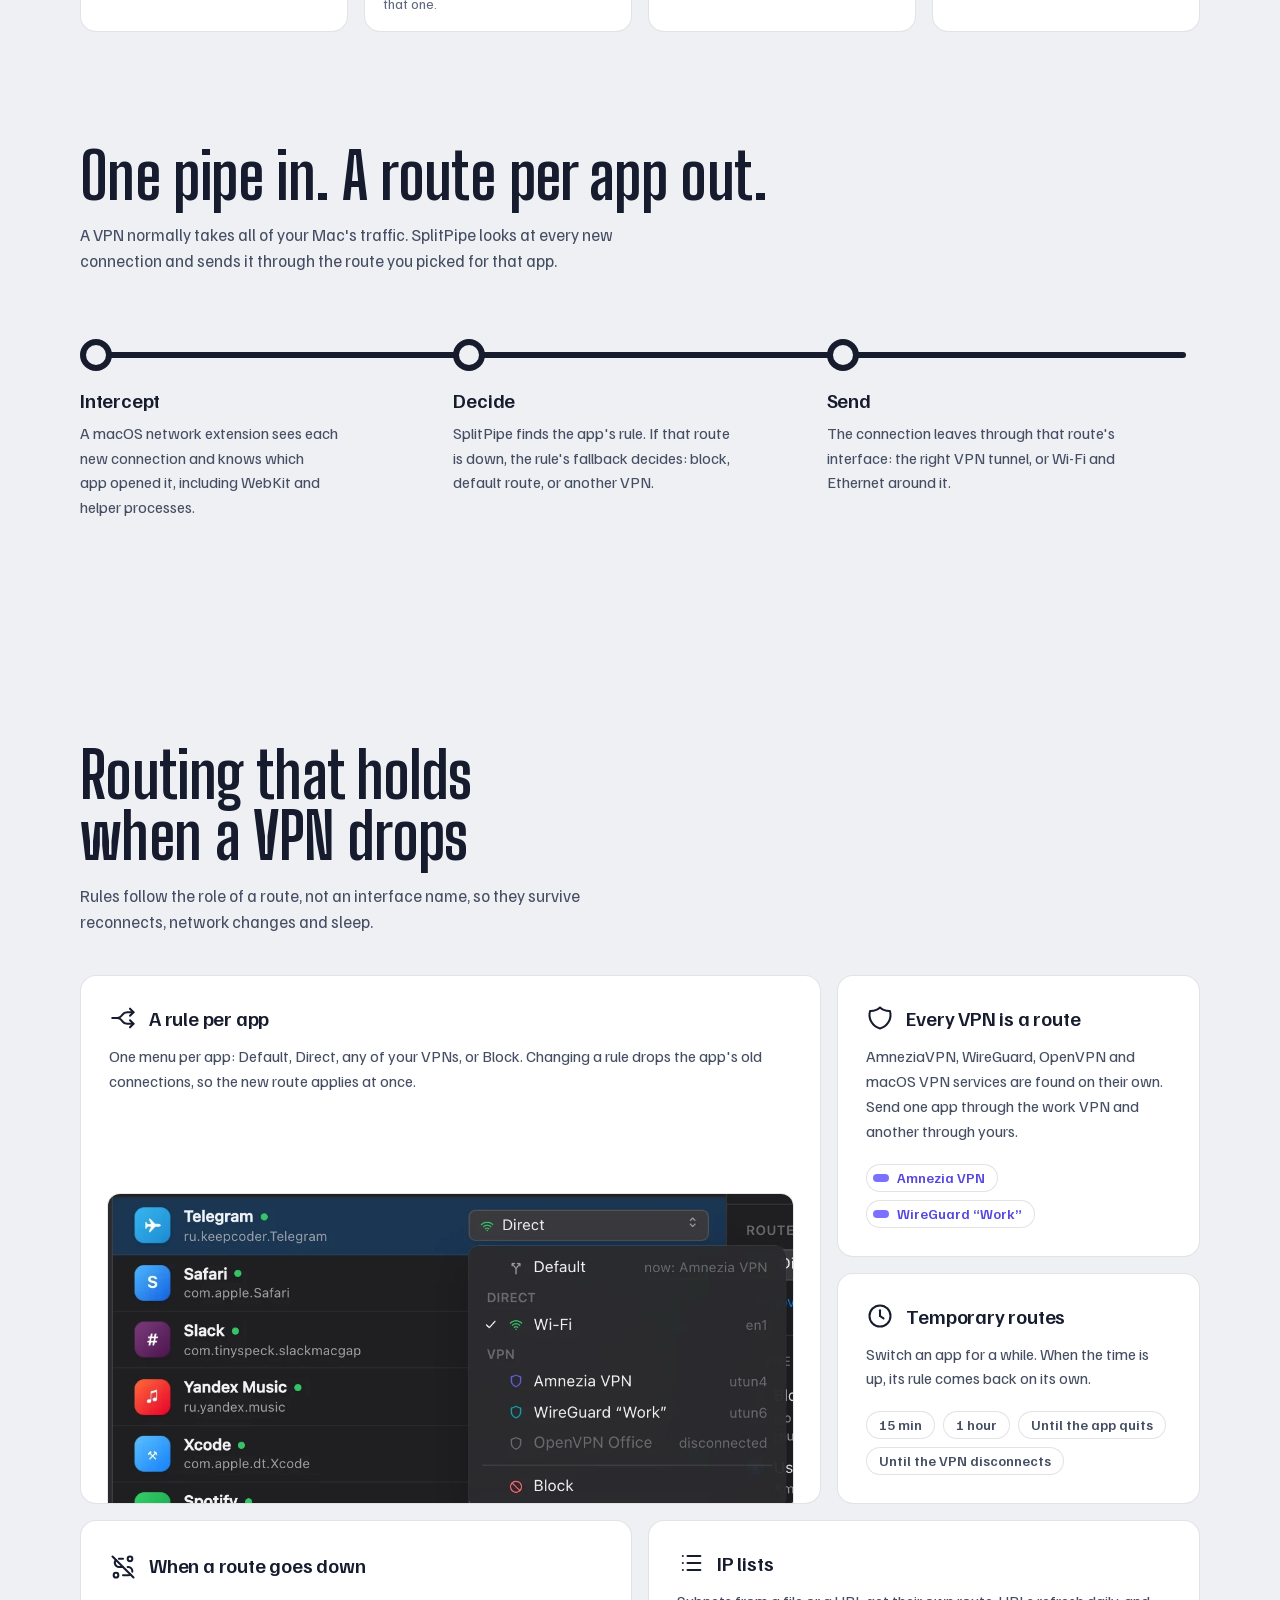
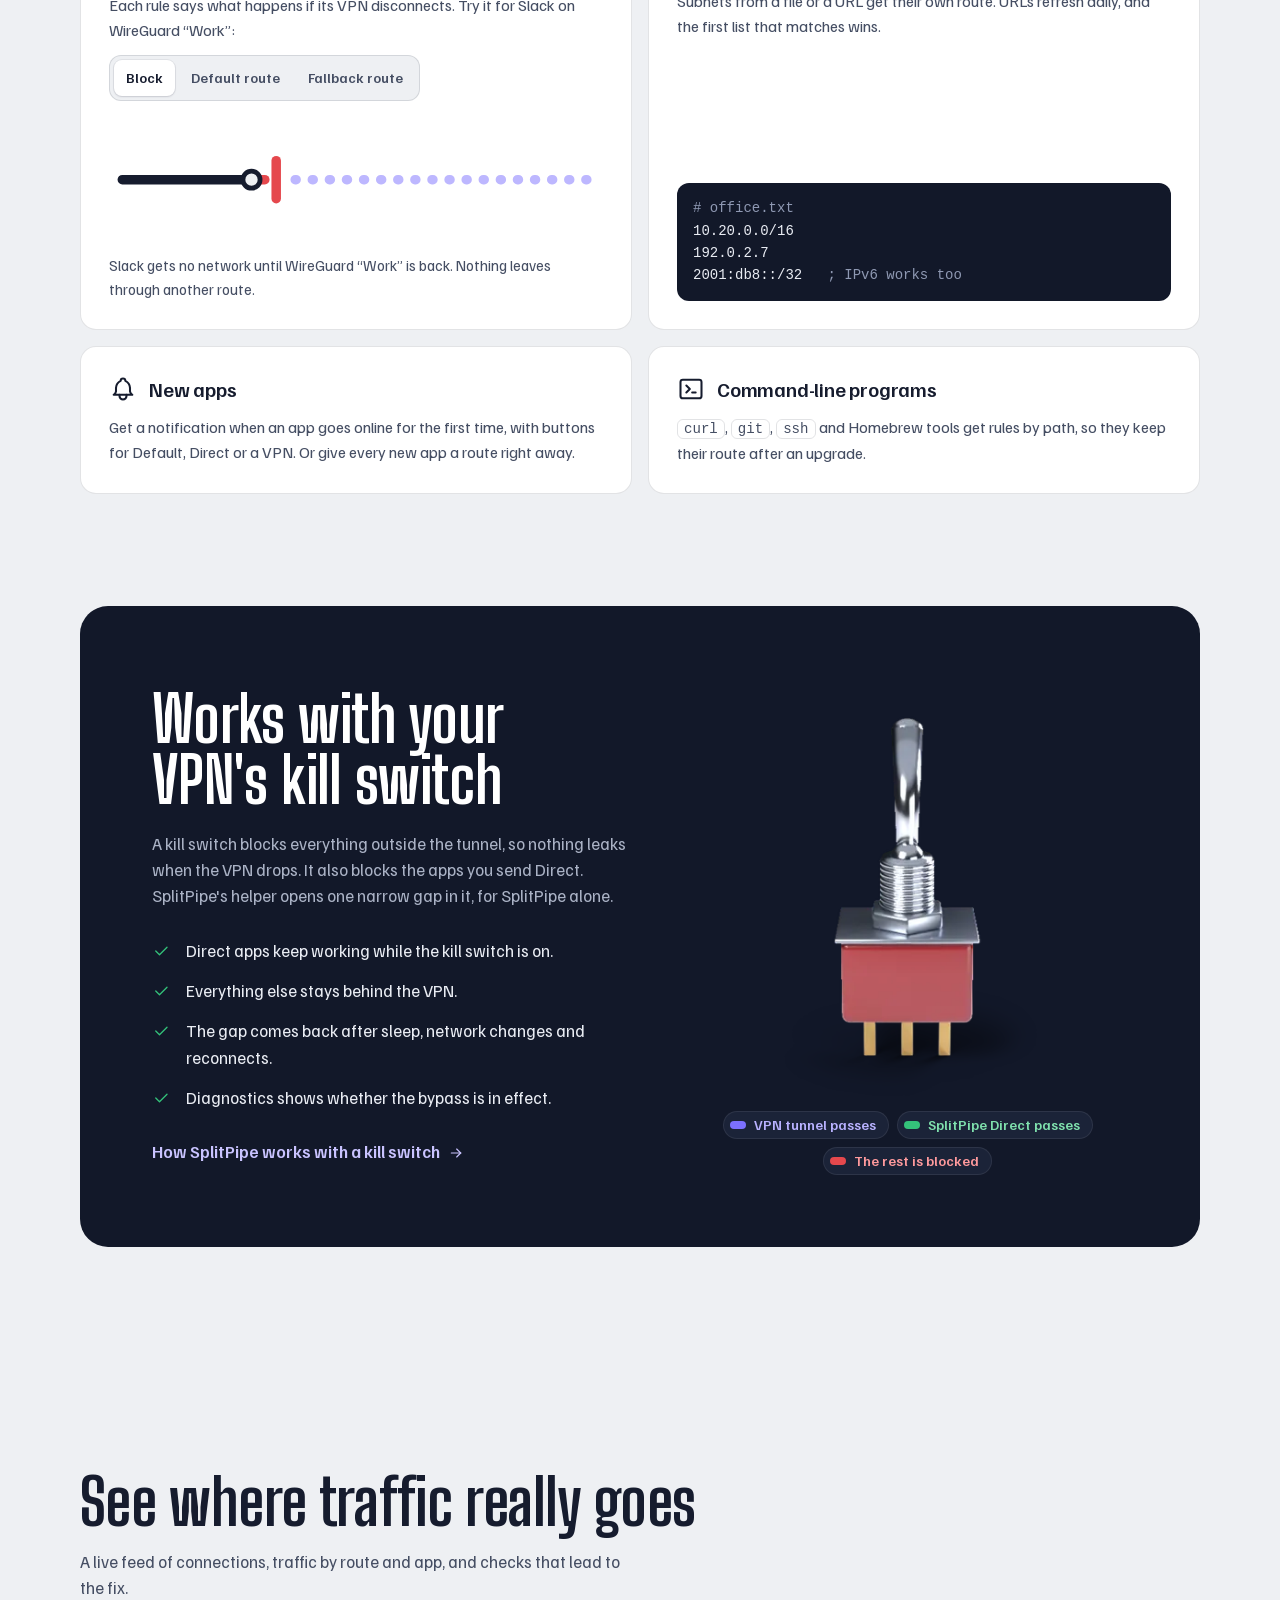
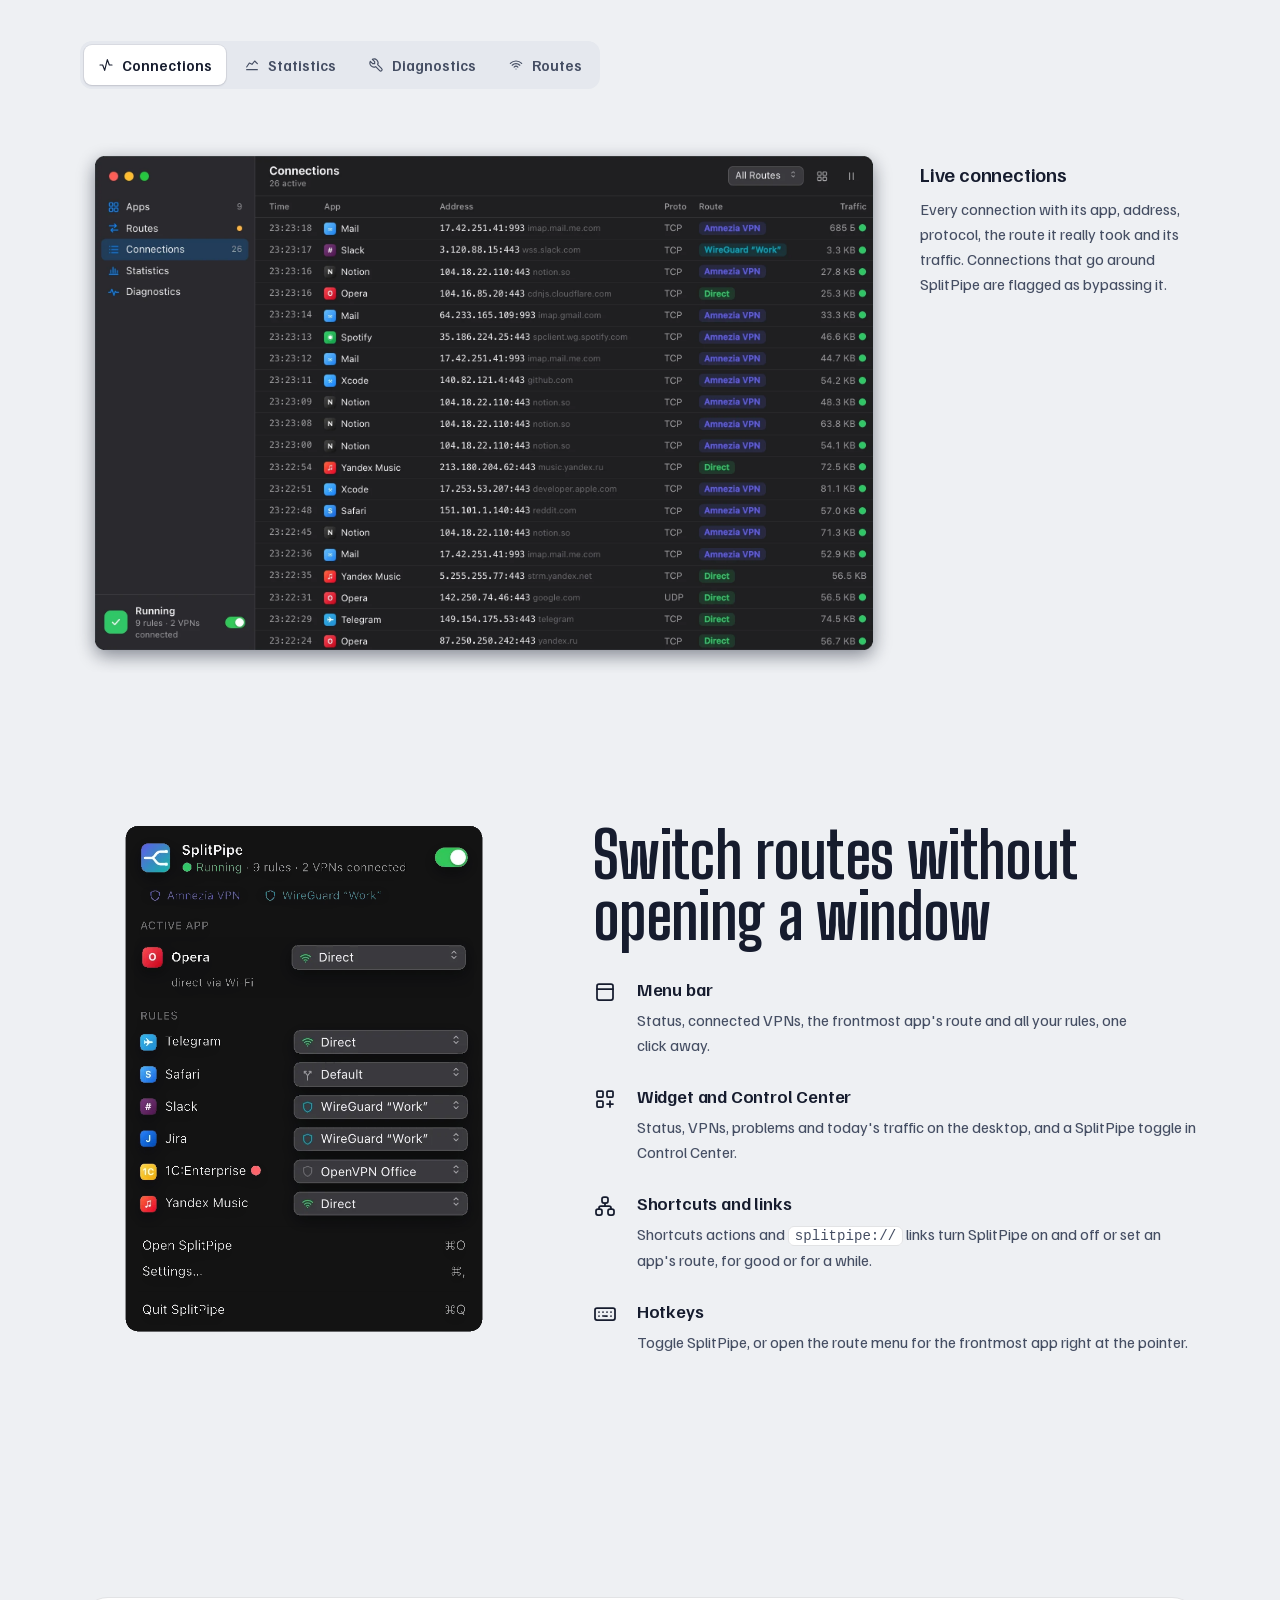
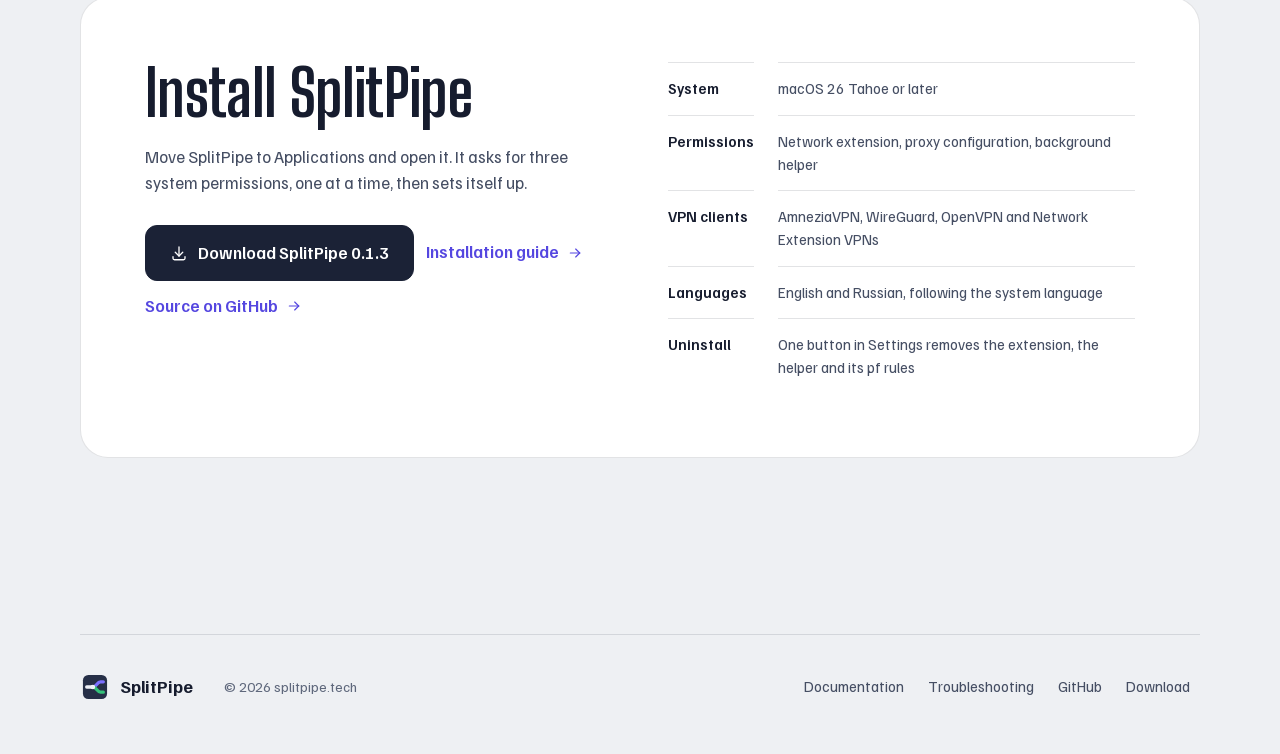
==== commit 80335538: "Point site downloads to 0.1.3" ====
--- a/site/index.html
+++ b/site/index.html
@@ -38,10 +38,10 @@
         <p class="lead">SplitPipe for macOS sends each app's traffic where you choose: into a specific VPN, straight out over Wi-Fi around it, or nowhere at all.</p>
         <div class="dl-card">
           <div class="btn-row">
-            <a class="btn lg primary" href="download/SplitPipe-0.1.2.dmg"><svg class="icon" aria-hidden="true"><use href="assets/icons/sprite.svg#i-download"/></svg>Download for macOS</a>
+            <a class="btn lg primary" href="download/SplitPipe-0.1.3.dmg"><svg class="icon" aria-hidden="true"><use href="assets/icons/sprite.svg#i-download"/></svg>Download for macOS</a>
             <a class="btn lg" href="docs.html">Read the docs</a>
           </div>
-          <span class="meta">Version 0.1.2. Requires macOS 26 or later.</span>
+          <span class="meta">Version 0.1.3. Requires macOS 26 or later.</span>
         </div>
       </div>
       <div class="hero-device">
@@ -268,7 +268,7 @@
           <h2 class="display" id="install-h">Install SplitPipe</h2>
           <p class="sub">Move SplitPipe to Applications and open it. It asks for three system permissions, one at a time, then sets itself up.</p>
           <div class="btn-row">
-            <a class="btn lg primary" href="download/SplitPipe-0.1.2.dmg"><svg class="icon" aria-hidden="true"><use href="assets/icons/sprite.svg#i-download"/></svg>Download SplitPipe 0.1.2</a>
+            <a class="btn lg primary" href="download/SplitPipe-0.1.3.dmg"><svg class="icon" aria-hidden="true"><use href="assets/icons/sprite.svg#i-download"/></svg>Download SplitPipe 0.1.3</a>
             <a class="link-arrow" href="docs.html#install">Installation guide<svg class="icon" aria-hidden="true"><use href="assets/icons/sprite.svg#i-arrow"/></svg></a>
             <a class="link-arrow" href="https://github.com/gigimon/splitpipe">Source on GitHub<svg class="icon" aria-hidden="true"><use href="assets/icons/sprite.svg#i-arrow"/></svg></a>
           </div>
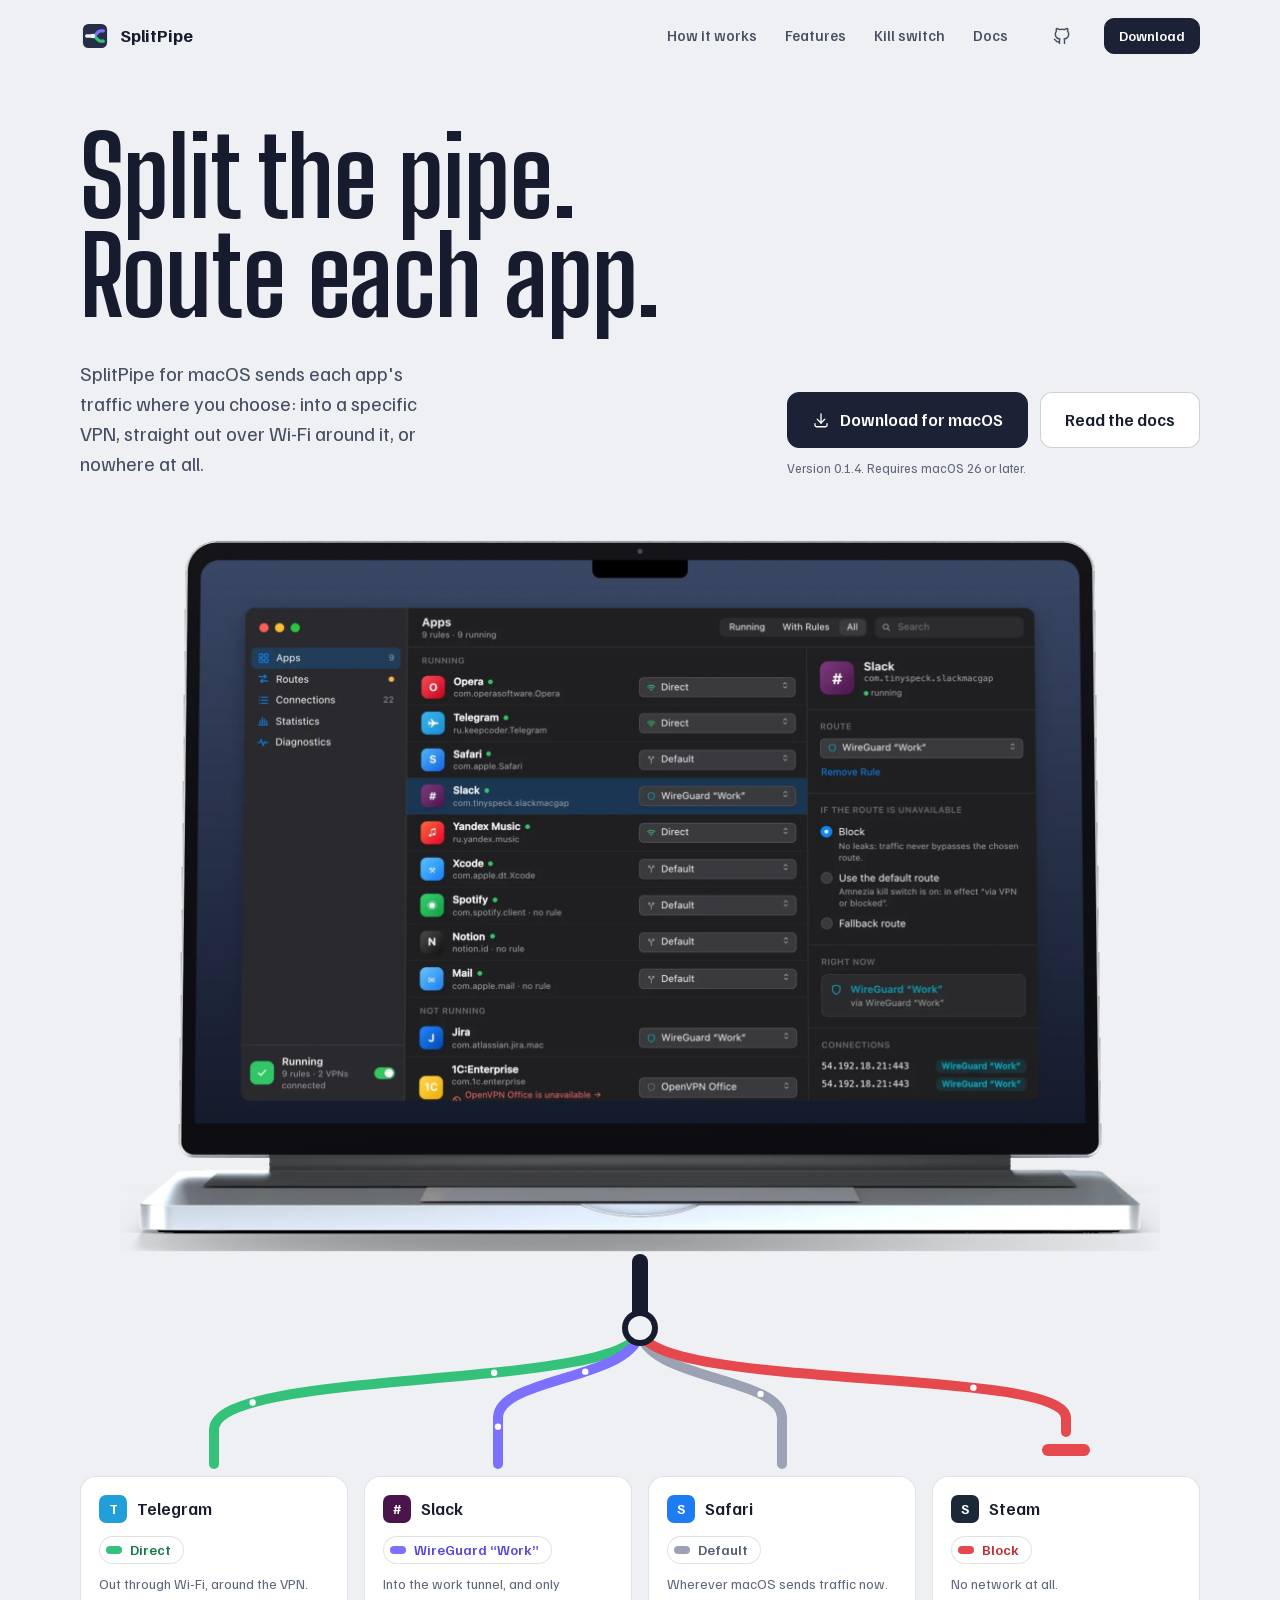
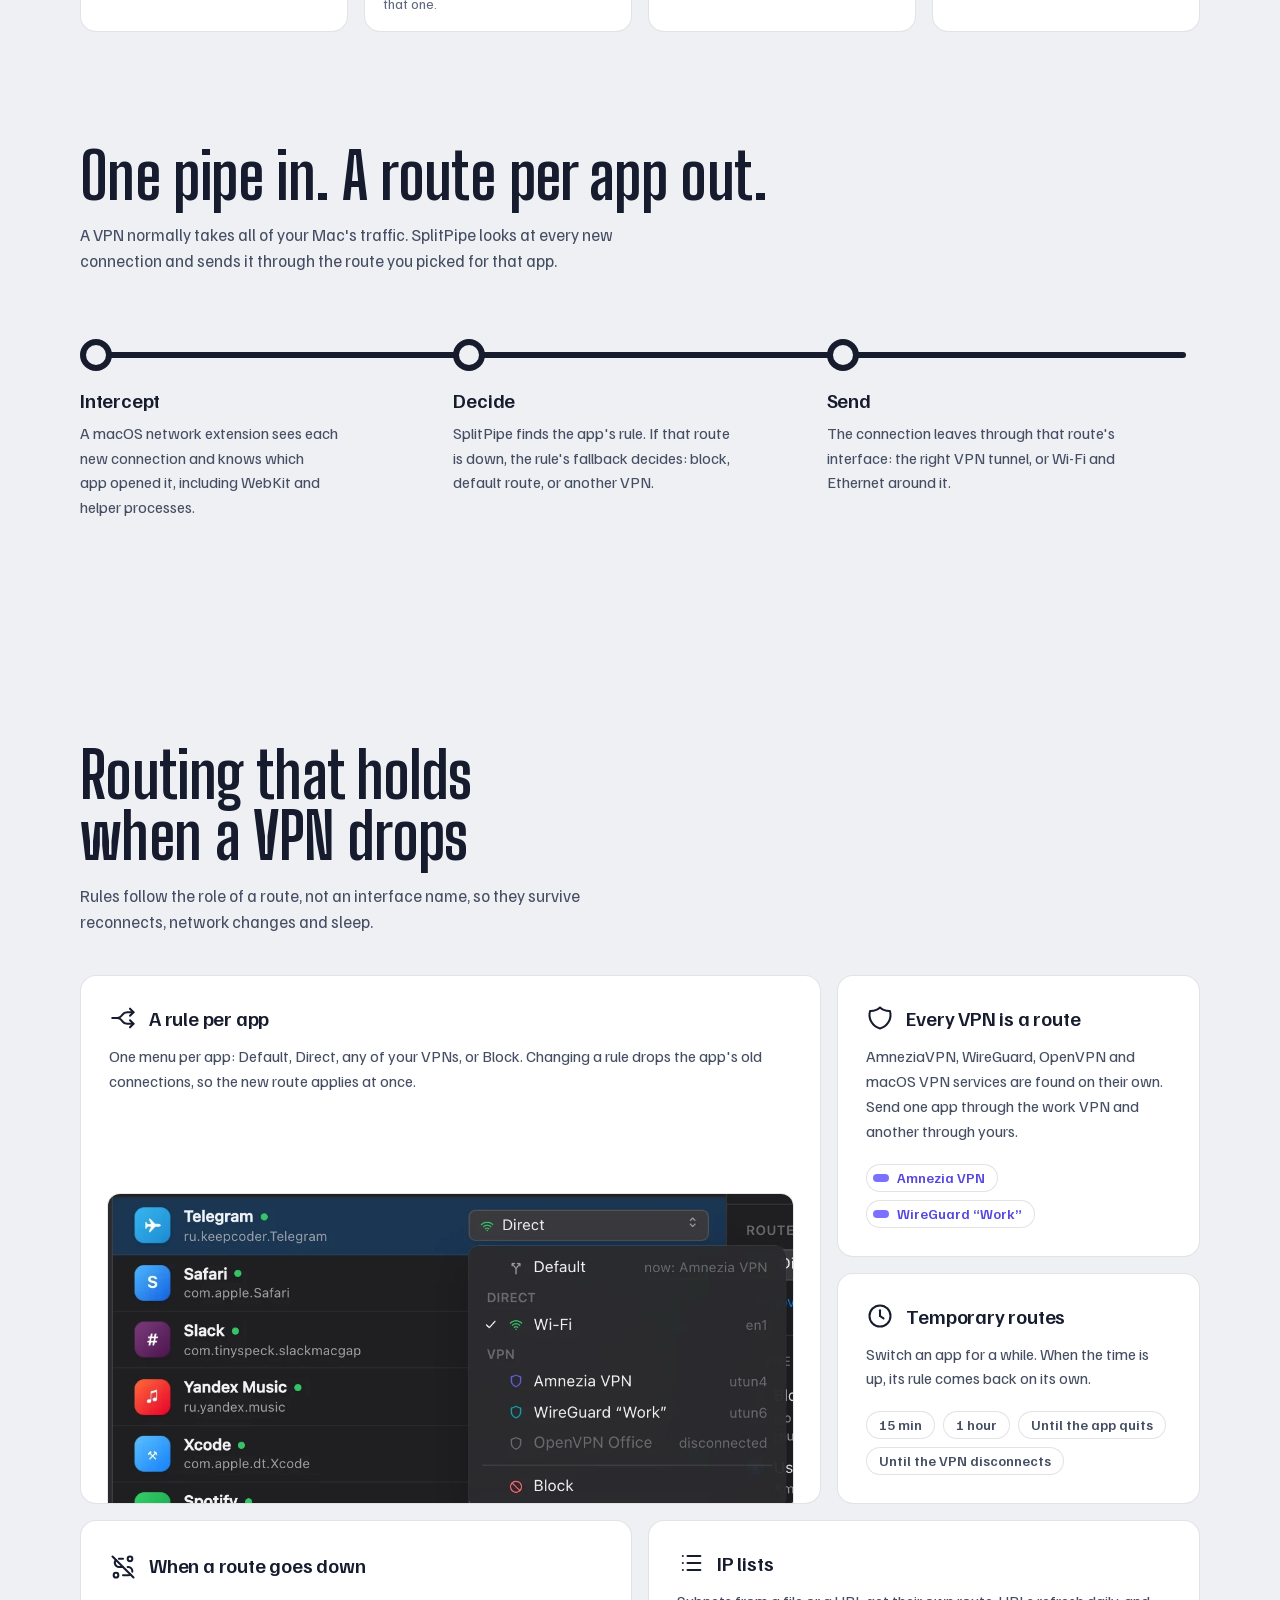
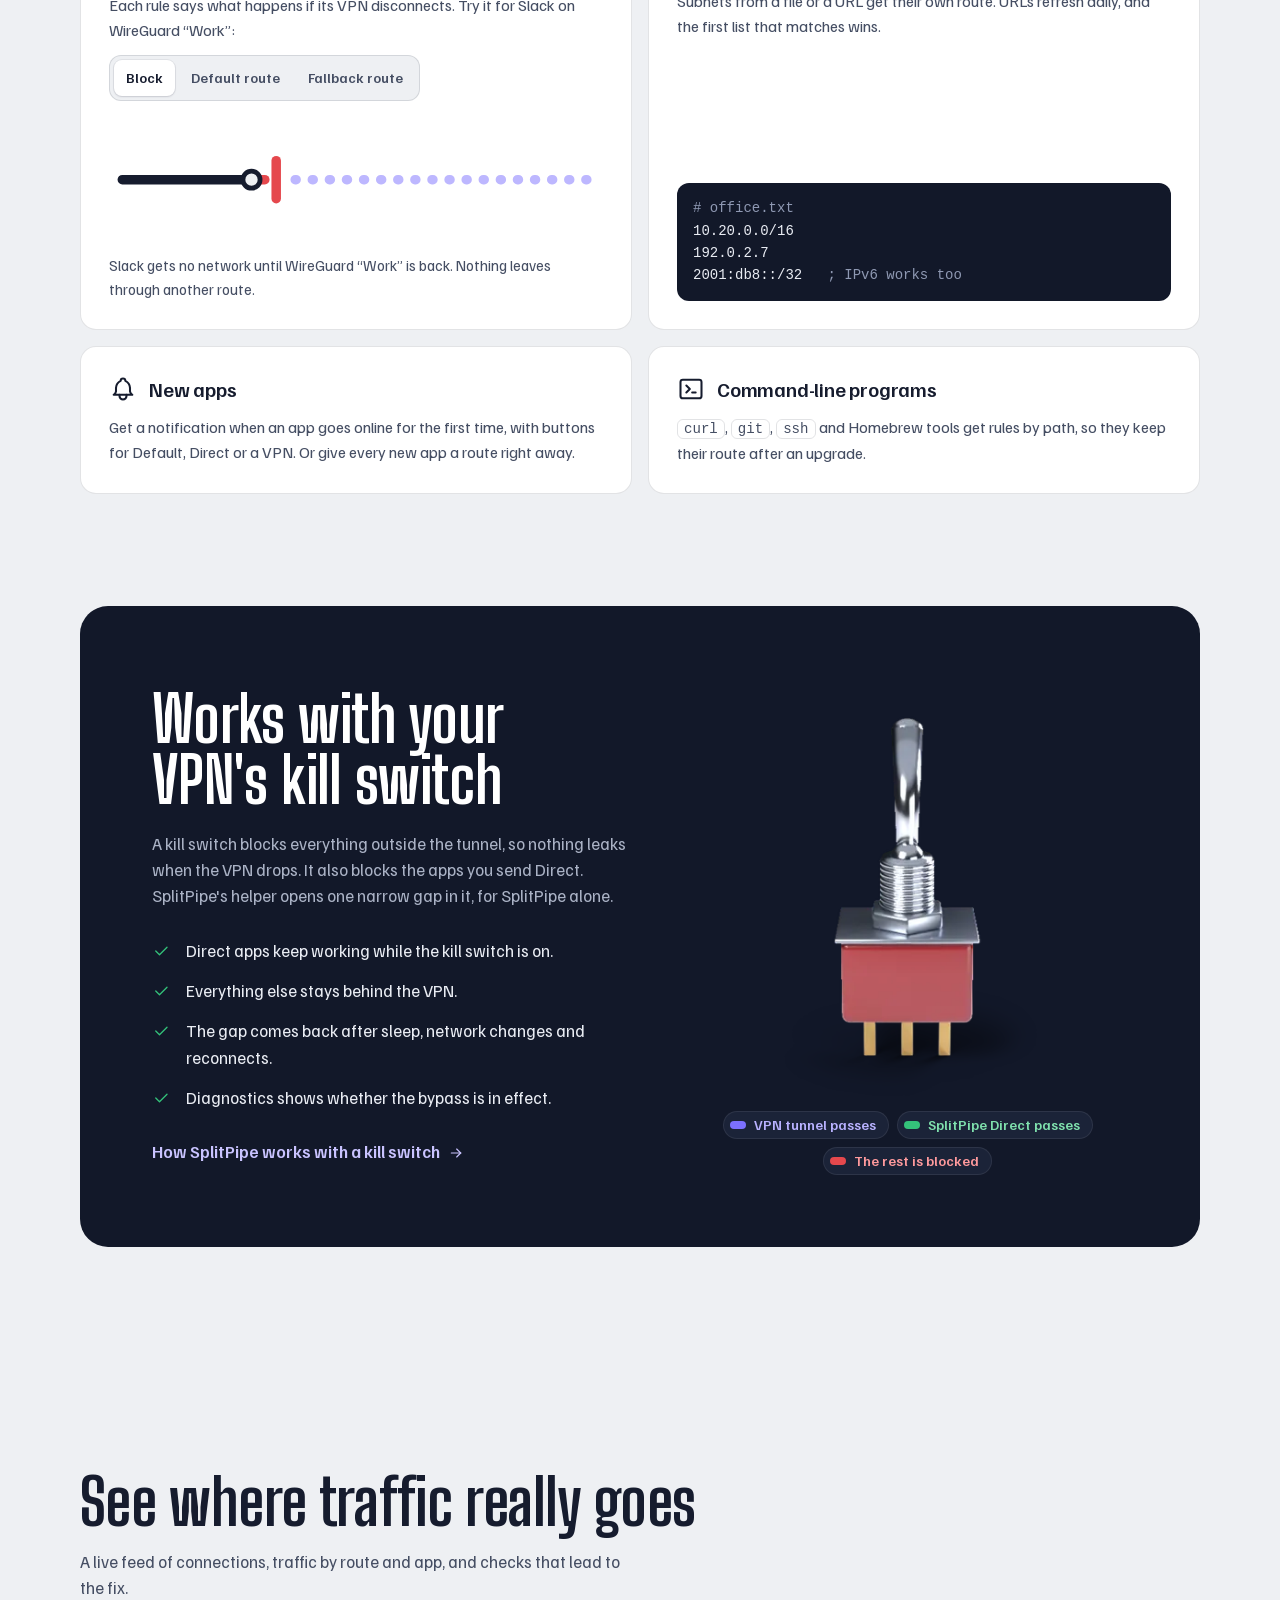
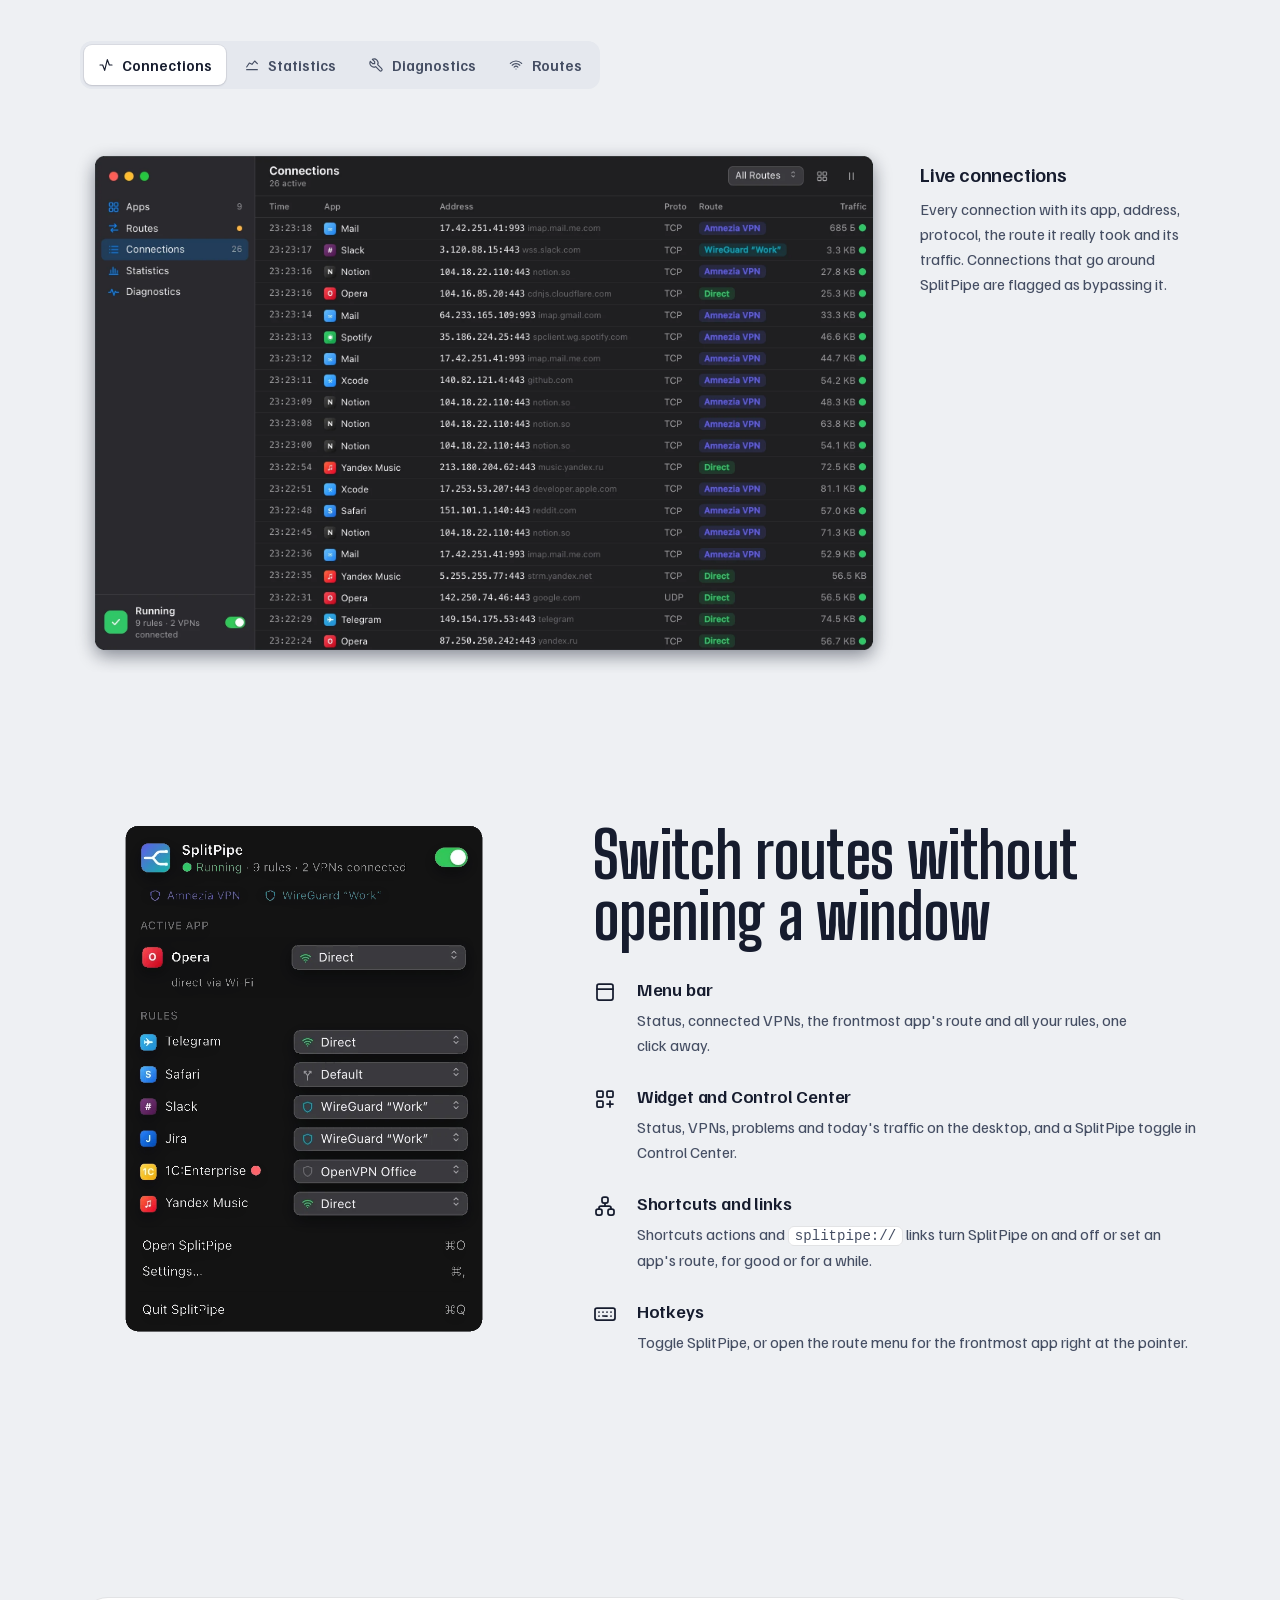
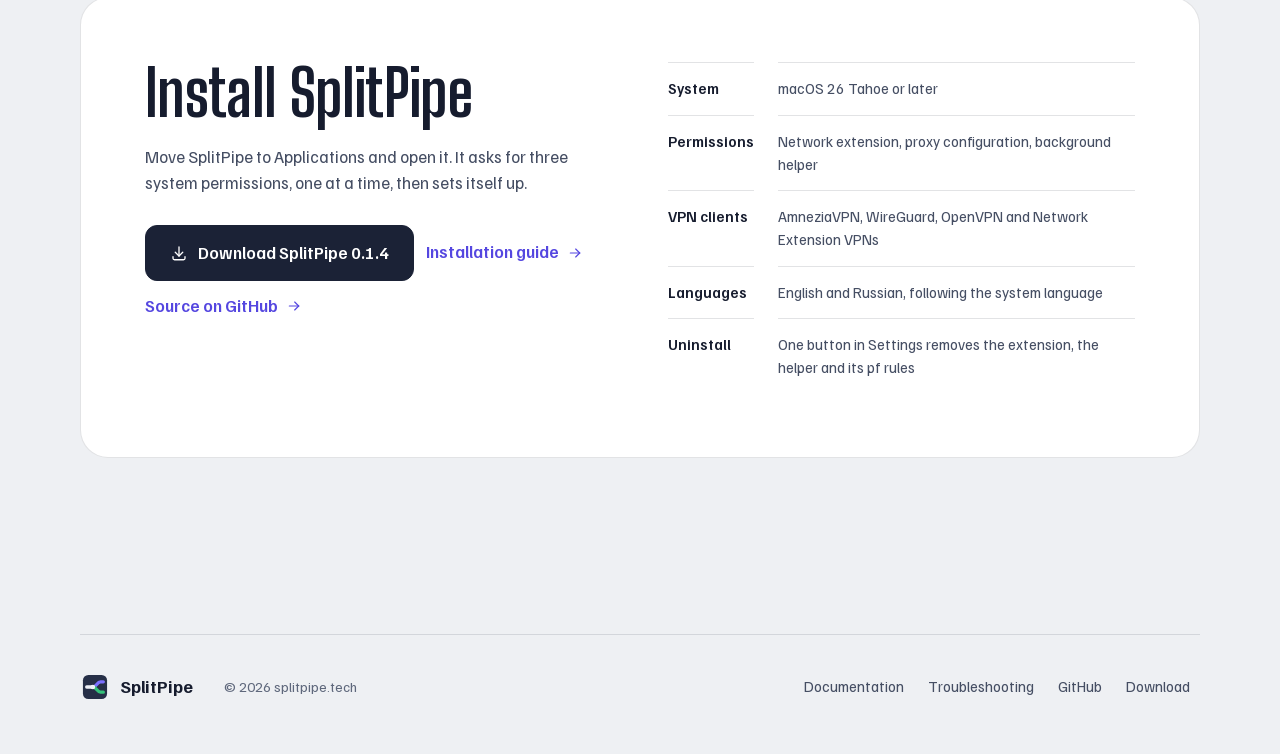
==== commit 1ddc9da9: "Point site downloads to 0.1.4" ====
--- a/site/index.html
+++ b/site/index.html
@@ -38,10 +38,10 @@
         <p class="lead">SplitPipe for macOS sends each app's traffic where you choose: into a specific VPN, straight out over Wi-Fi around it, or nowhere at all.</p>
         <div class="dl-card">
           <div class="btn-row">
-            <a class="btn lg primary" href="download/SplitPipe-0.1.3.dmg"><svg class="icon" aria-hidden="true"><use href="assets/icons/sprite.svg#i-download"/></svg>Download for macOS</a>
+            <a class="btn lg primary" href="download/SplitPipe-0.1.4.dmg"><svg class="icon" aria-hidden="true"><use href="assets/icons/sprite.svg#i-download"/></svg>Download for macOS</a>
             <a class="btn lg" href="docs.html">Read the docs</a>
           </div>
-          <span class="meta">Version 0.1.3. Requires macOS 26 or later.</span>
+          <span class="meta">Version 0.1.4. Requires macOS 26 or later.</span>
         </div>
       </div>
       <div class="hero-device">
@@ -268,7 +268,7 @@
           <h2 class="display" id="install-h">Install SplitPipe</h2>
           <p class="sub">Move SplitPipe to Applications and open it. It asks for three system permissions, one at a time, then sets itself up.</p>
           <div class="btn-row">
-            <a class="btn lg primary" href="download/SplitPipe-0.1.3.dmg"><svg class="icon" aria-hidden="true"><use href="assets/icons/sprite.svg#i-download"/></svg>Download SplitPipe 0.1.3</a>
+            <a class="btn lg primary" href="download/SplitPipe-0.1.4.dmg"><svg class="icon" aria-hidden="true"><use href="assets/icons/sprite.svg#i-download"/></svg>Download SplitPipe 0.1.4</a>
             <a class="link-arrow" href="docs.html#install">Installation guide<svg class="icon" aria-hidden="true"><use href="assets/icons/sprite.svg#i-arrow"/></svg></a>
             <a class="link-arrow" href="https://github.com/gigimon/splitpipe">Source on GitHub<svg class="icon" aria-hidden="true"><use href="assets/icons/sprite.svg#i-arrow"/></svg></a>
           </div>
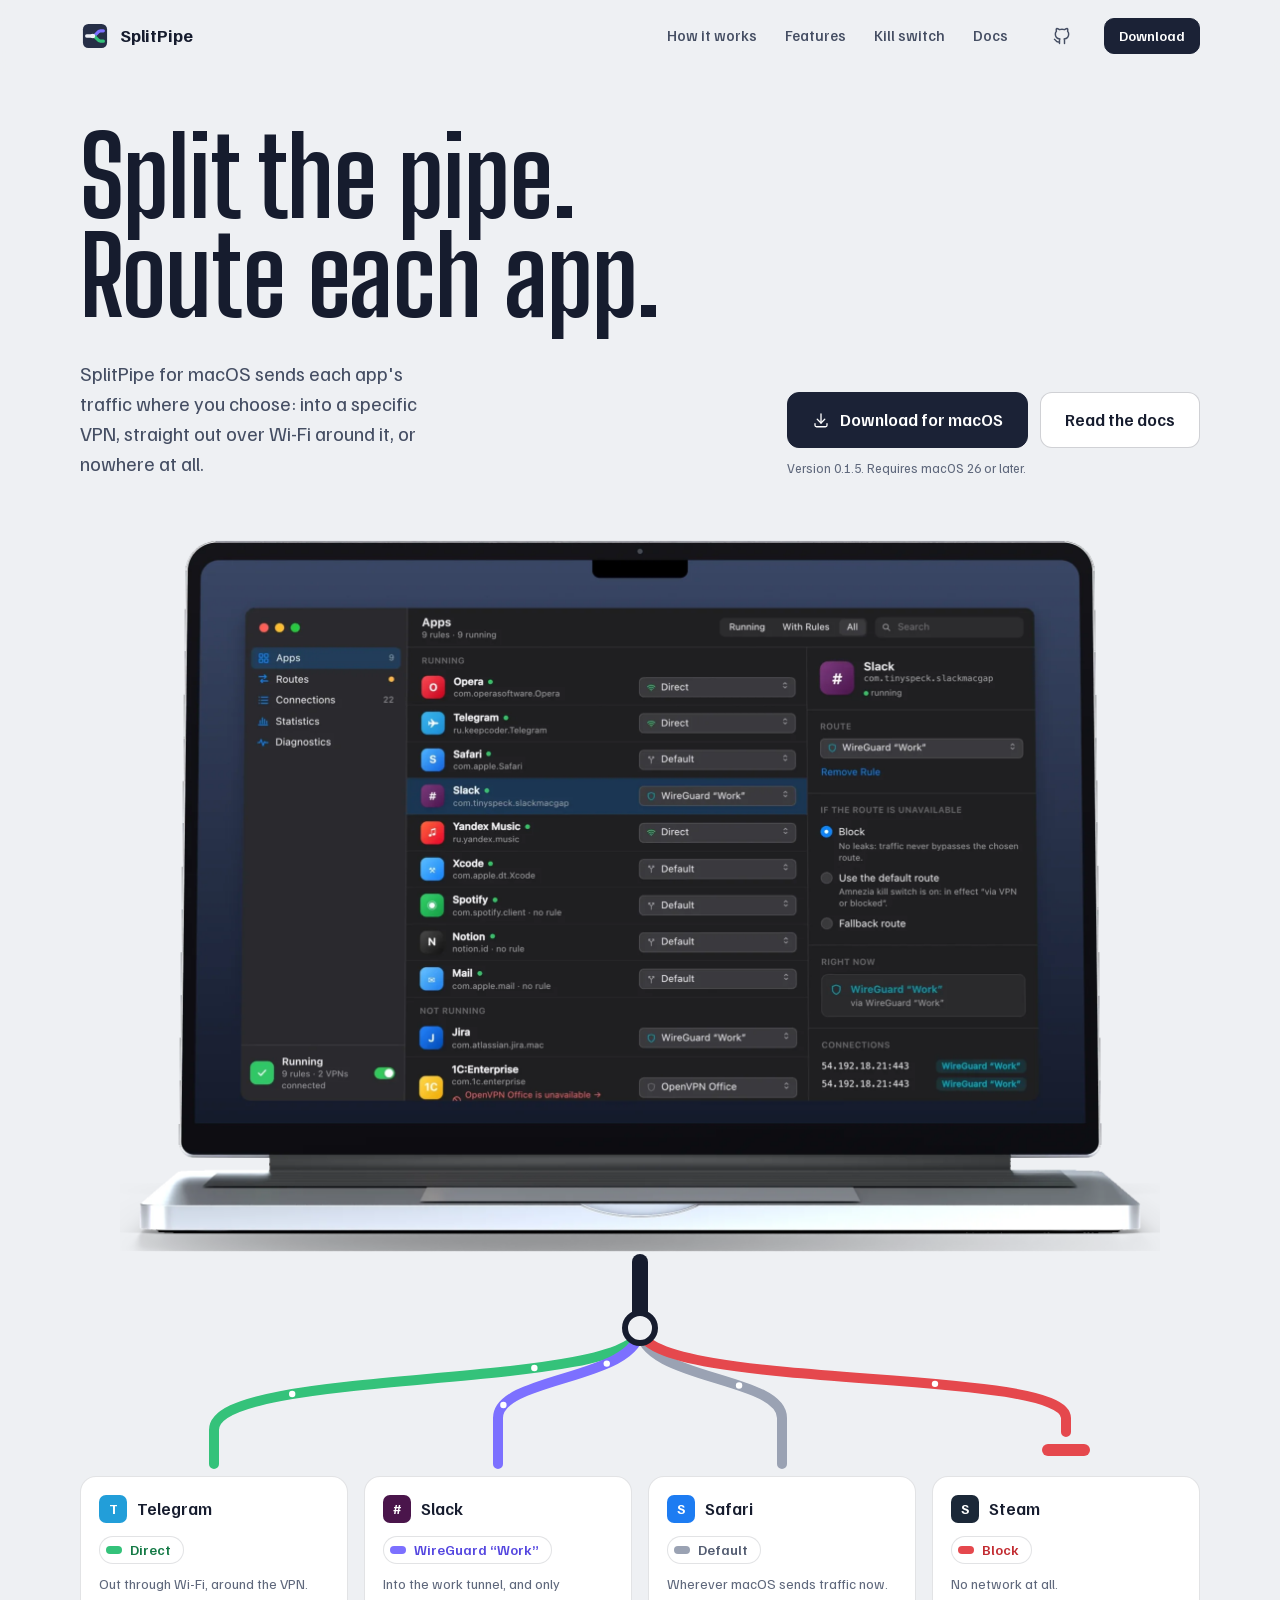
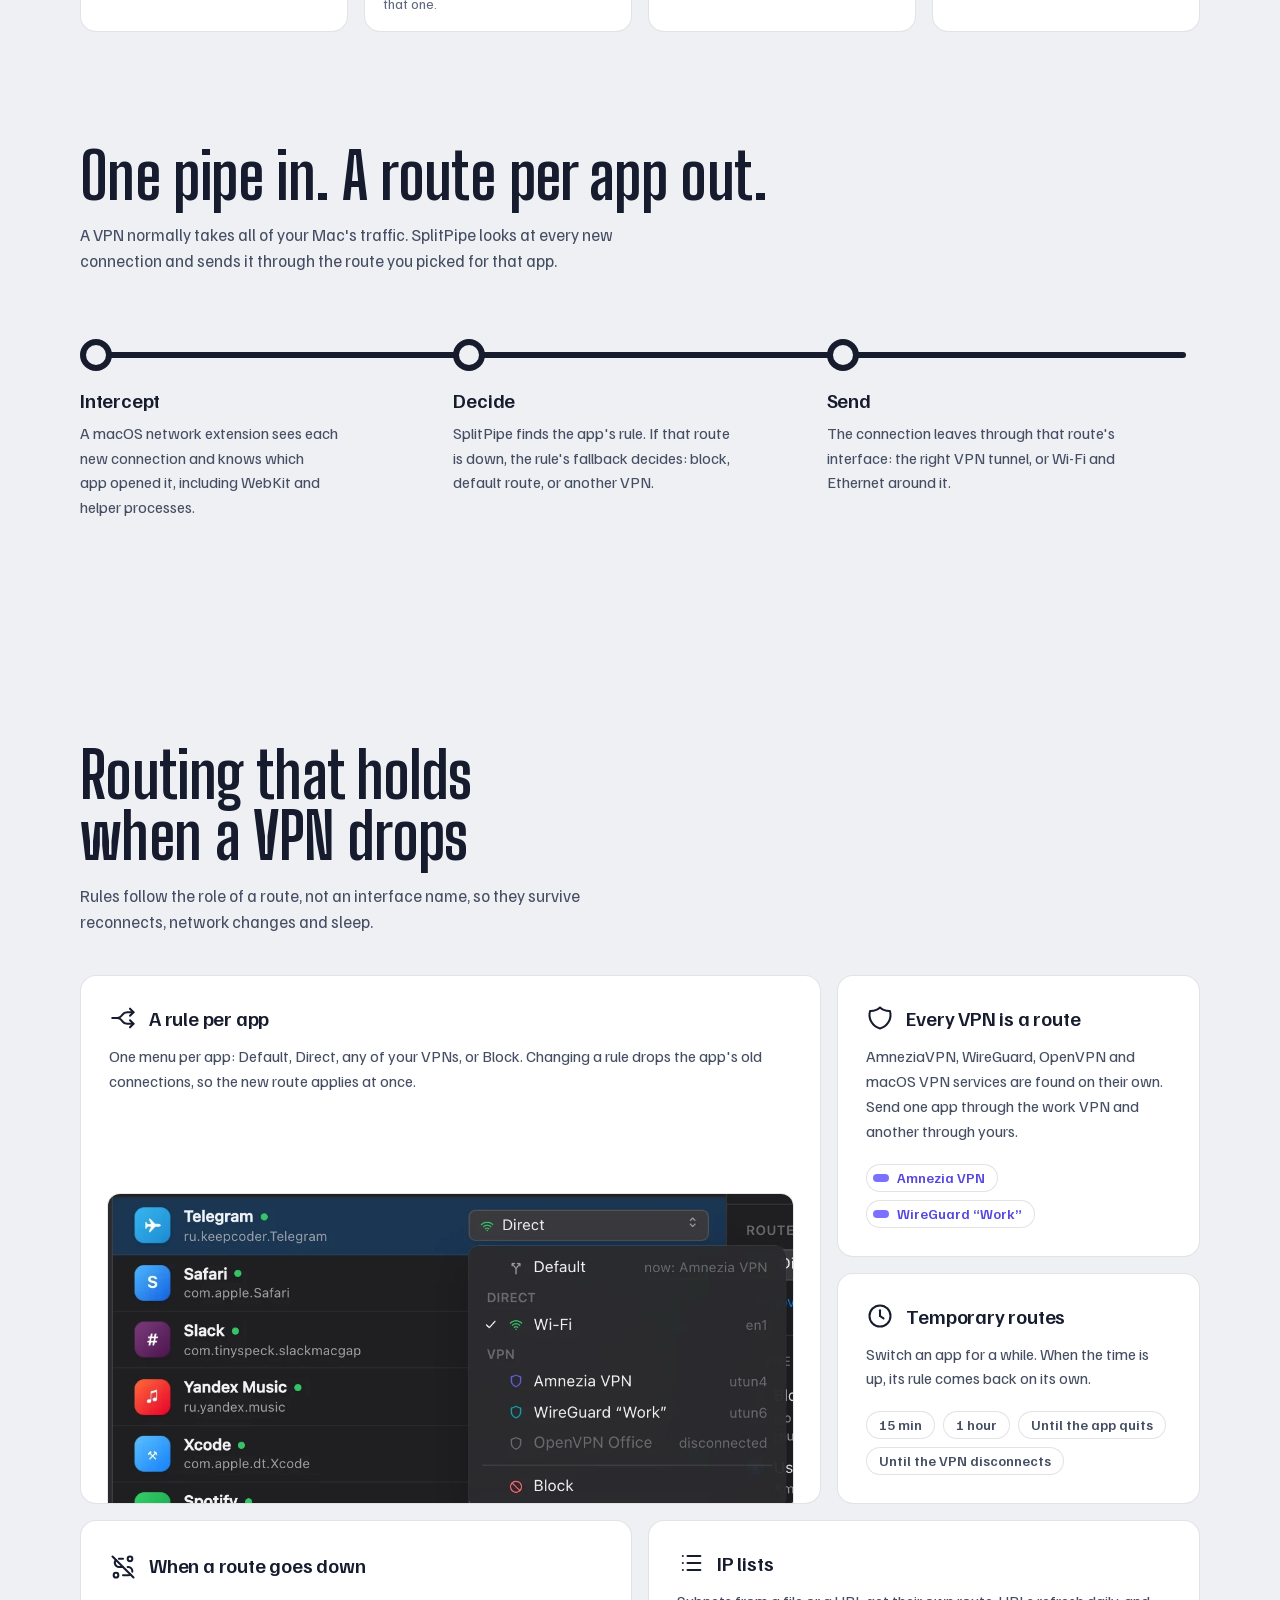
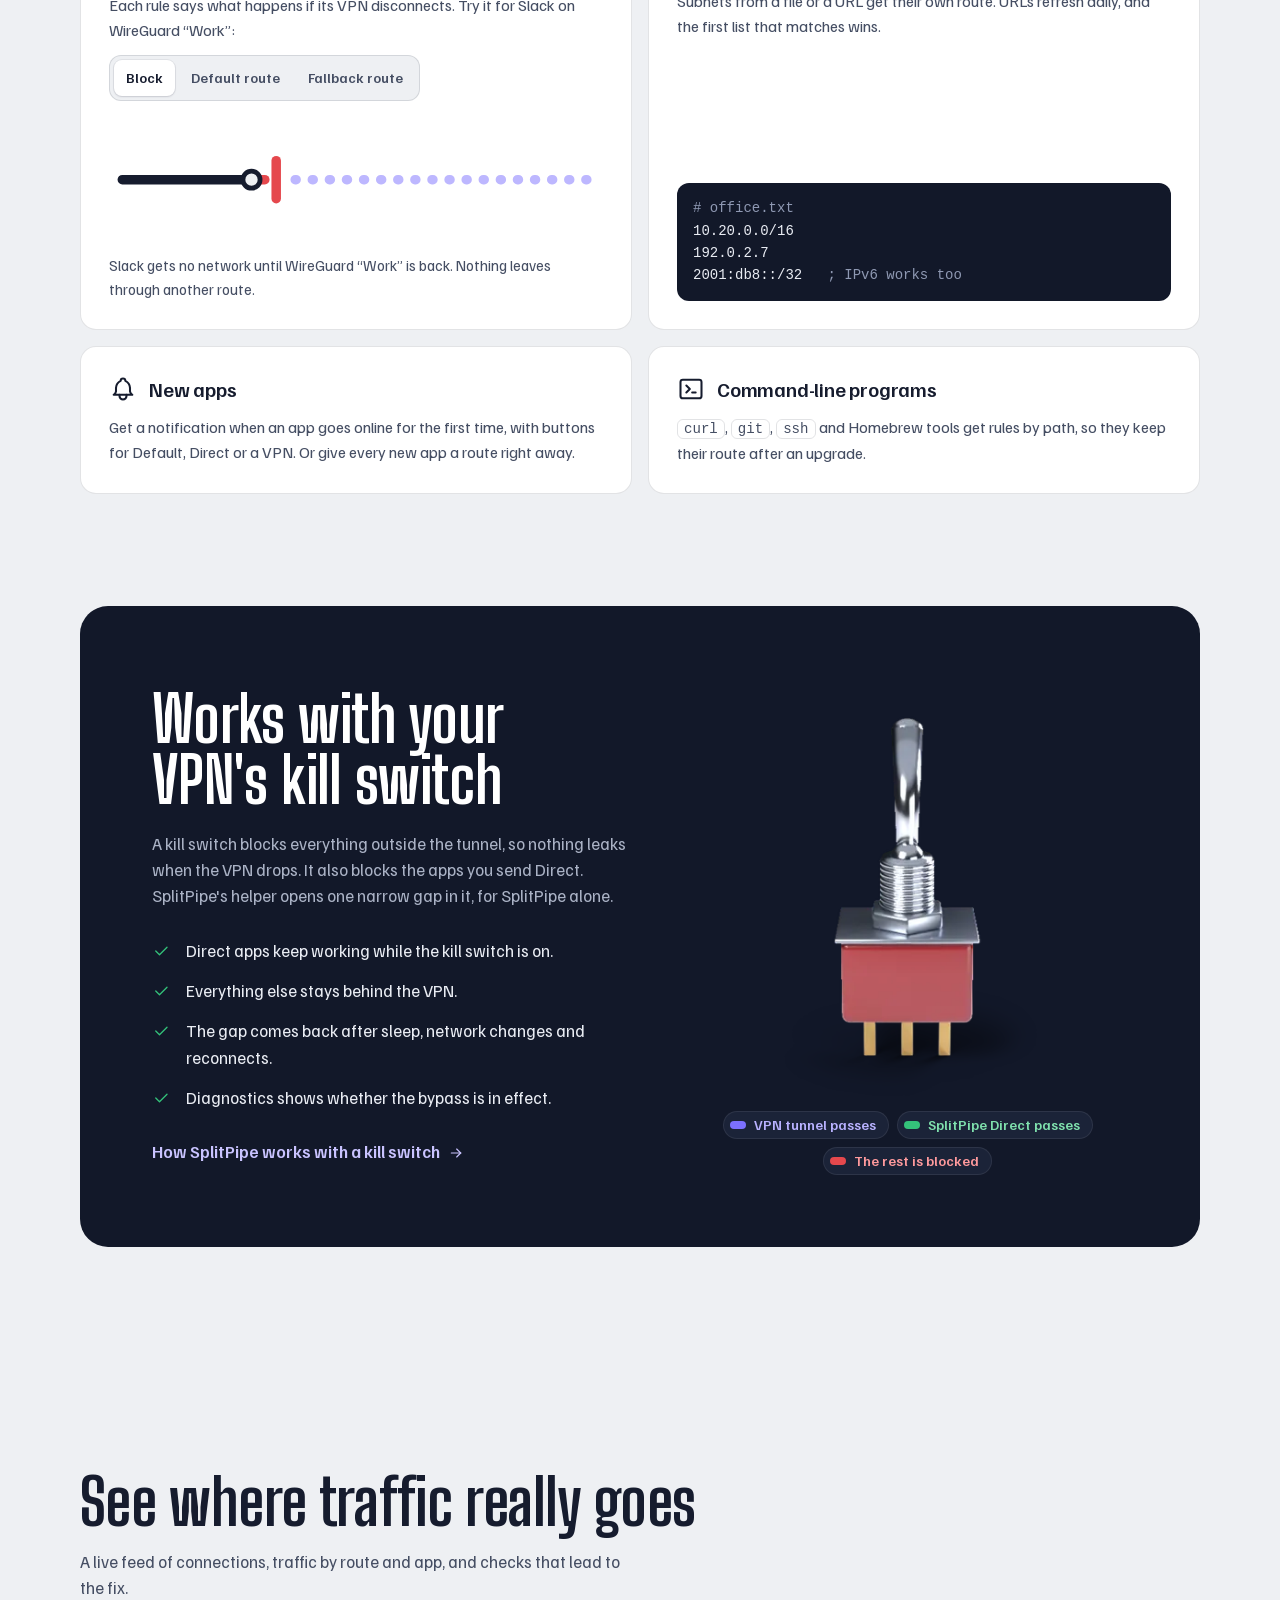
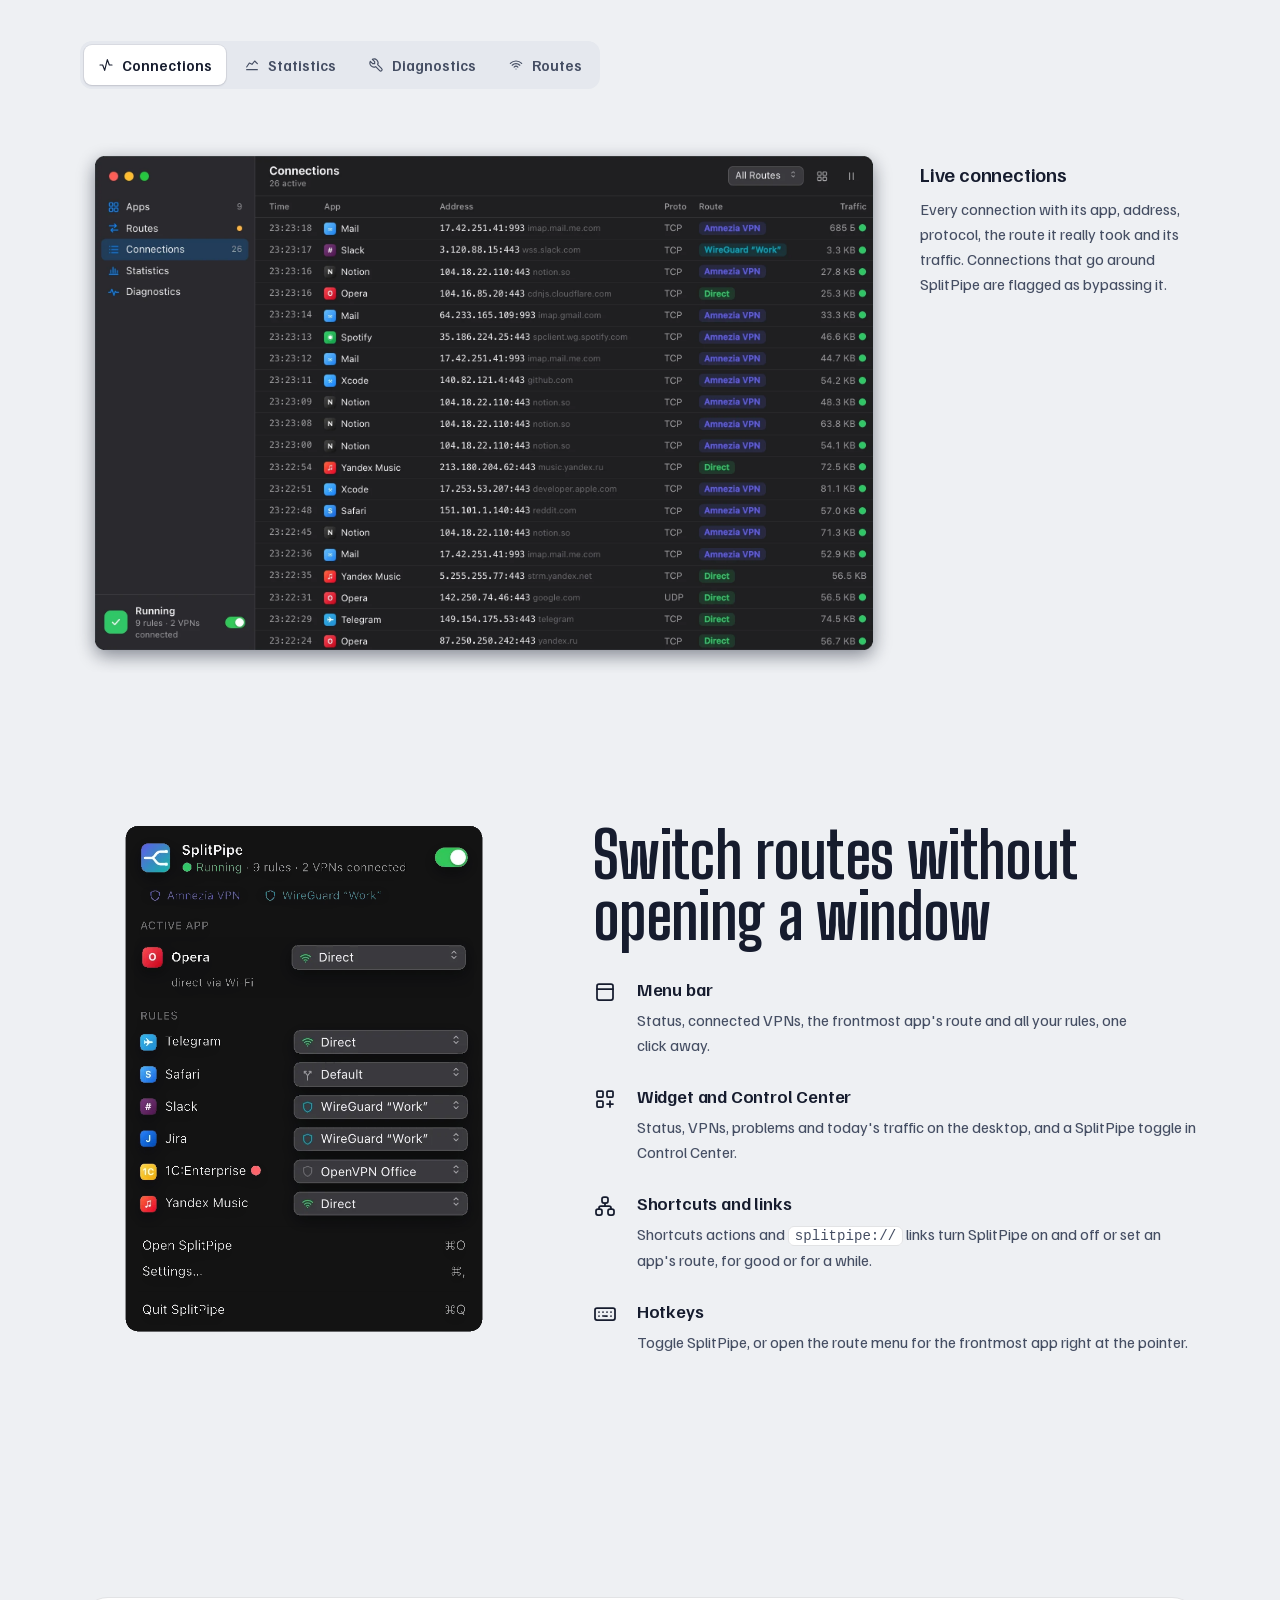
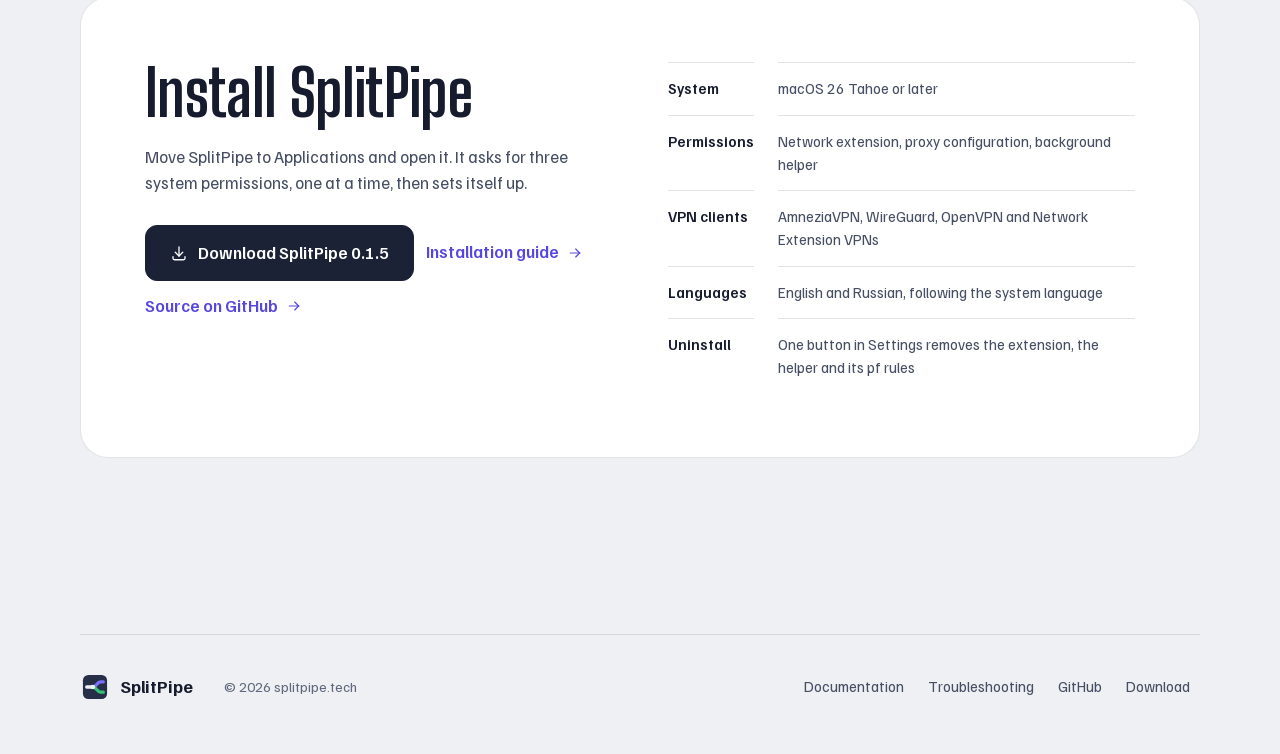
==== commit dc629dfb: "Point site downloads to 0.1.5" ====
--- a/site/index.html
+++ b/site/index.html
@@ -38,10 +38,10 @@
         <p class="lead">SplitPipe for macOS sends each app's traffic where you choose: into a specific VPN, straight out over Wi-Fi around it, or nowhere at all.</p>
         <div class="dl-card">
           <div class="btn-row">
-            <a class="btn lg primary" href="download/SplitPipe-0.1.4.dmg"><svg class="icon" aria-hidden="true"><use href="assets/icons/sprite.svg#i-download"/></svg>Download for macOS</a>
+            <a class="btn lg primary" href="download/SplitPipe-0.1.5.dmg"><svg class="icon" aria-hidden="true"><use href="assets/icons/sprite.svg#i-download"/></svg>Download for macOS</a>
             <a class="btn lg" href="docs.html">Read the docs</a>
           </div>
-          <span class="meta">Version 0.1.4. Requires macOS 26 or later.</span>
+          <span class="meta">Version 0.1.5. Requires macOS 26 or later.</span>
         </div>
       </div>
       <div class="hero-device">
@@ -268,7 +268,7 @@
           <h2 class="display" id="install-h">Install SplitPipe</h2>
           <p class="sub">Move SplitPipe to Applications and open it. It asks for three system permissions, one at a time, then sets itself up.</p>
           <div class="btn-row">
-            <a class="btn lg primary" href="download/SplitPipe-0.1.4.dmg"><svg class="icon" aria-hidden="true"><use href="assets/icons/sprite.svg#i-download"/></svg>Download SplitPipe 0.1.4</a>
+            <a class="btn lg primary" href="download/SplitPipe-0.1.5.dmg"><svg class="icon" aria-hidden="true"><use href="assets/icons/sprite.svg#i-download"/></svg>Download SplitPipe 0.1.5</a>
             <a class="link-arrow" href="docs.html#install">Installation guide<svg class="icon" aria-hidden="true"><use href="assets/icons/sprite.svg#i-arrow"/></svg></a>
             <a class="link-arrow" href="https://github.com/gigimon/splitpipe">Source on GitHub<svg class="icon" aria-hidden="true"><use href="assets/icons/sprite.svg#i-arrow"/></svg></a>
           </div>
